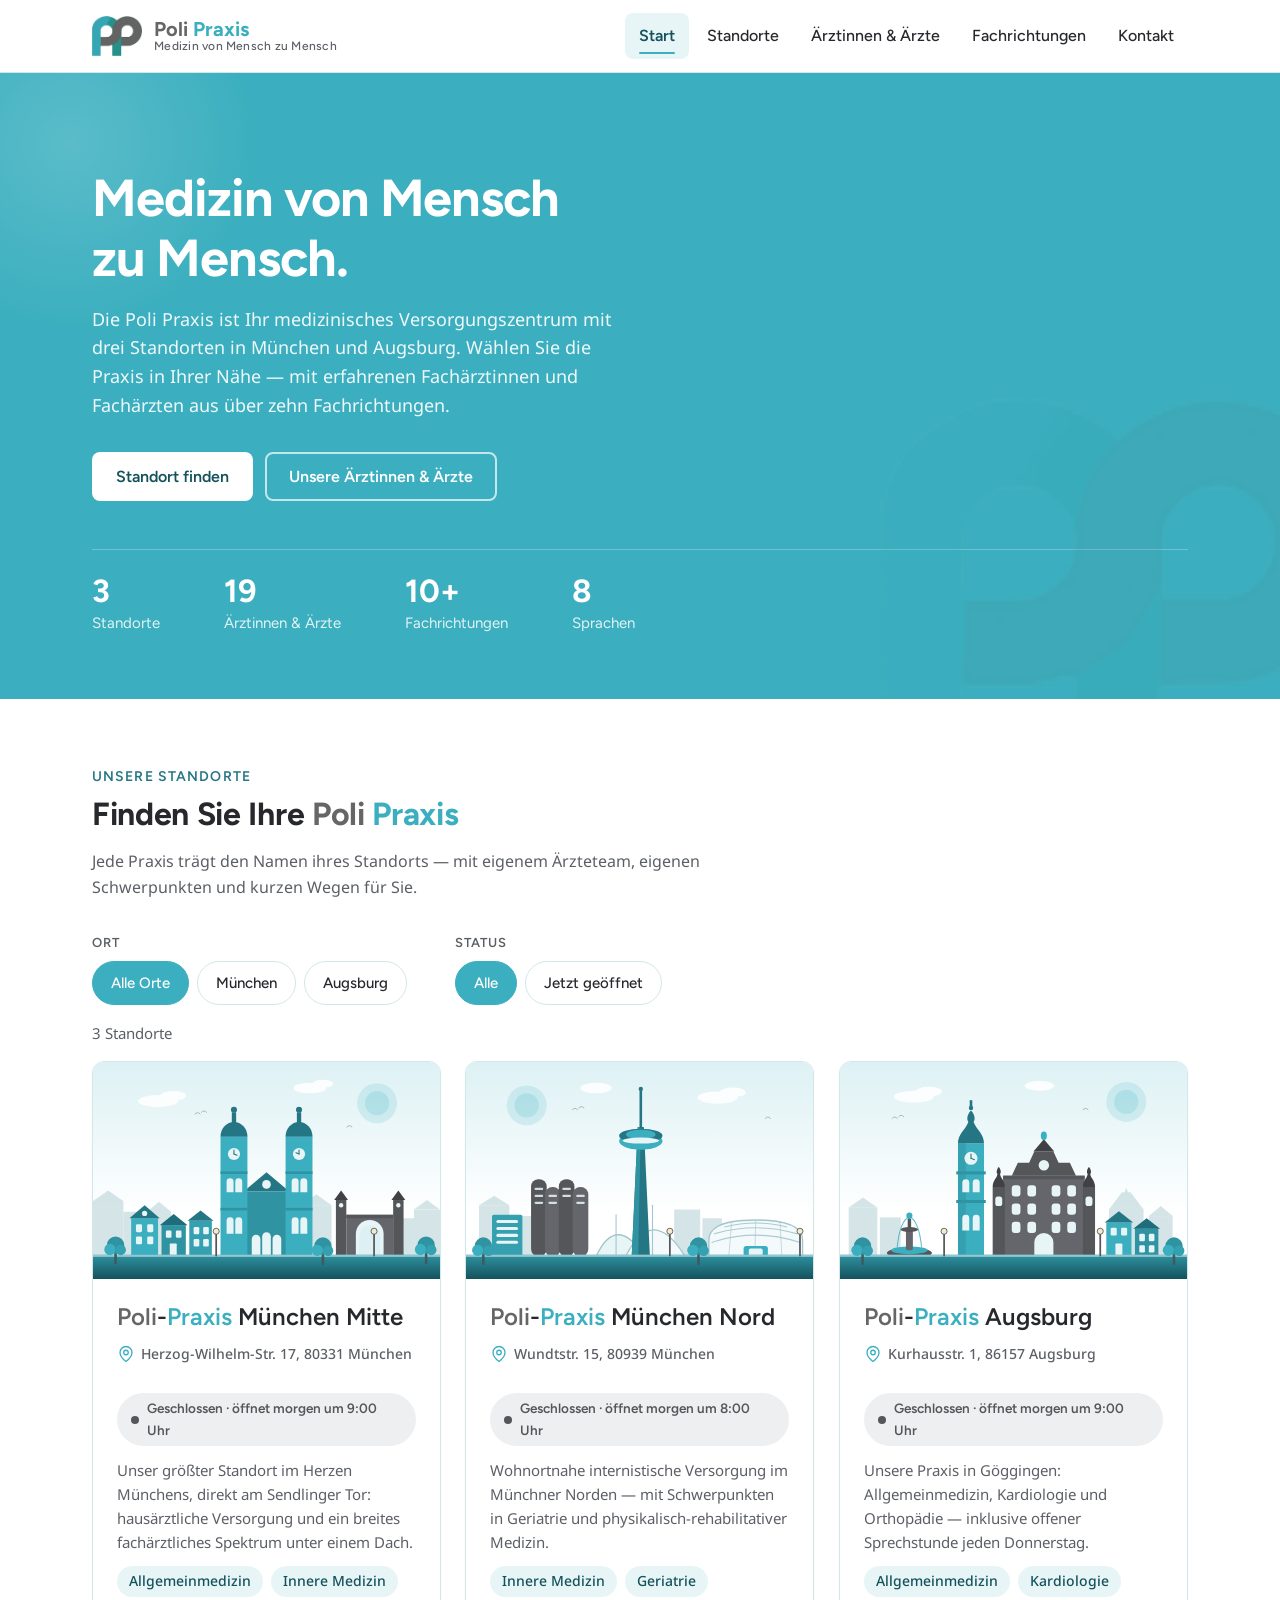
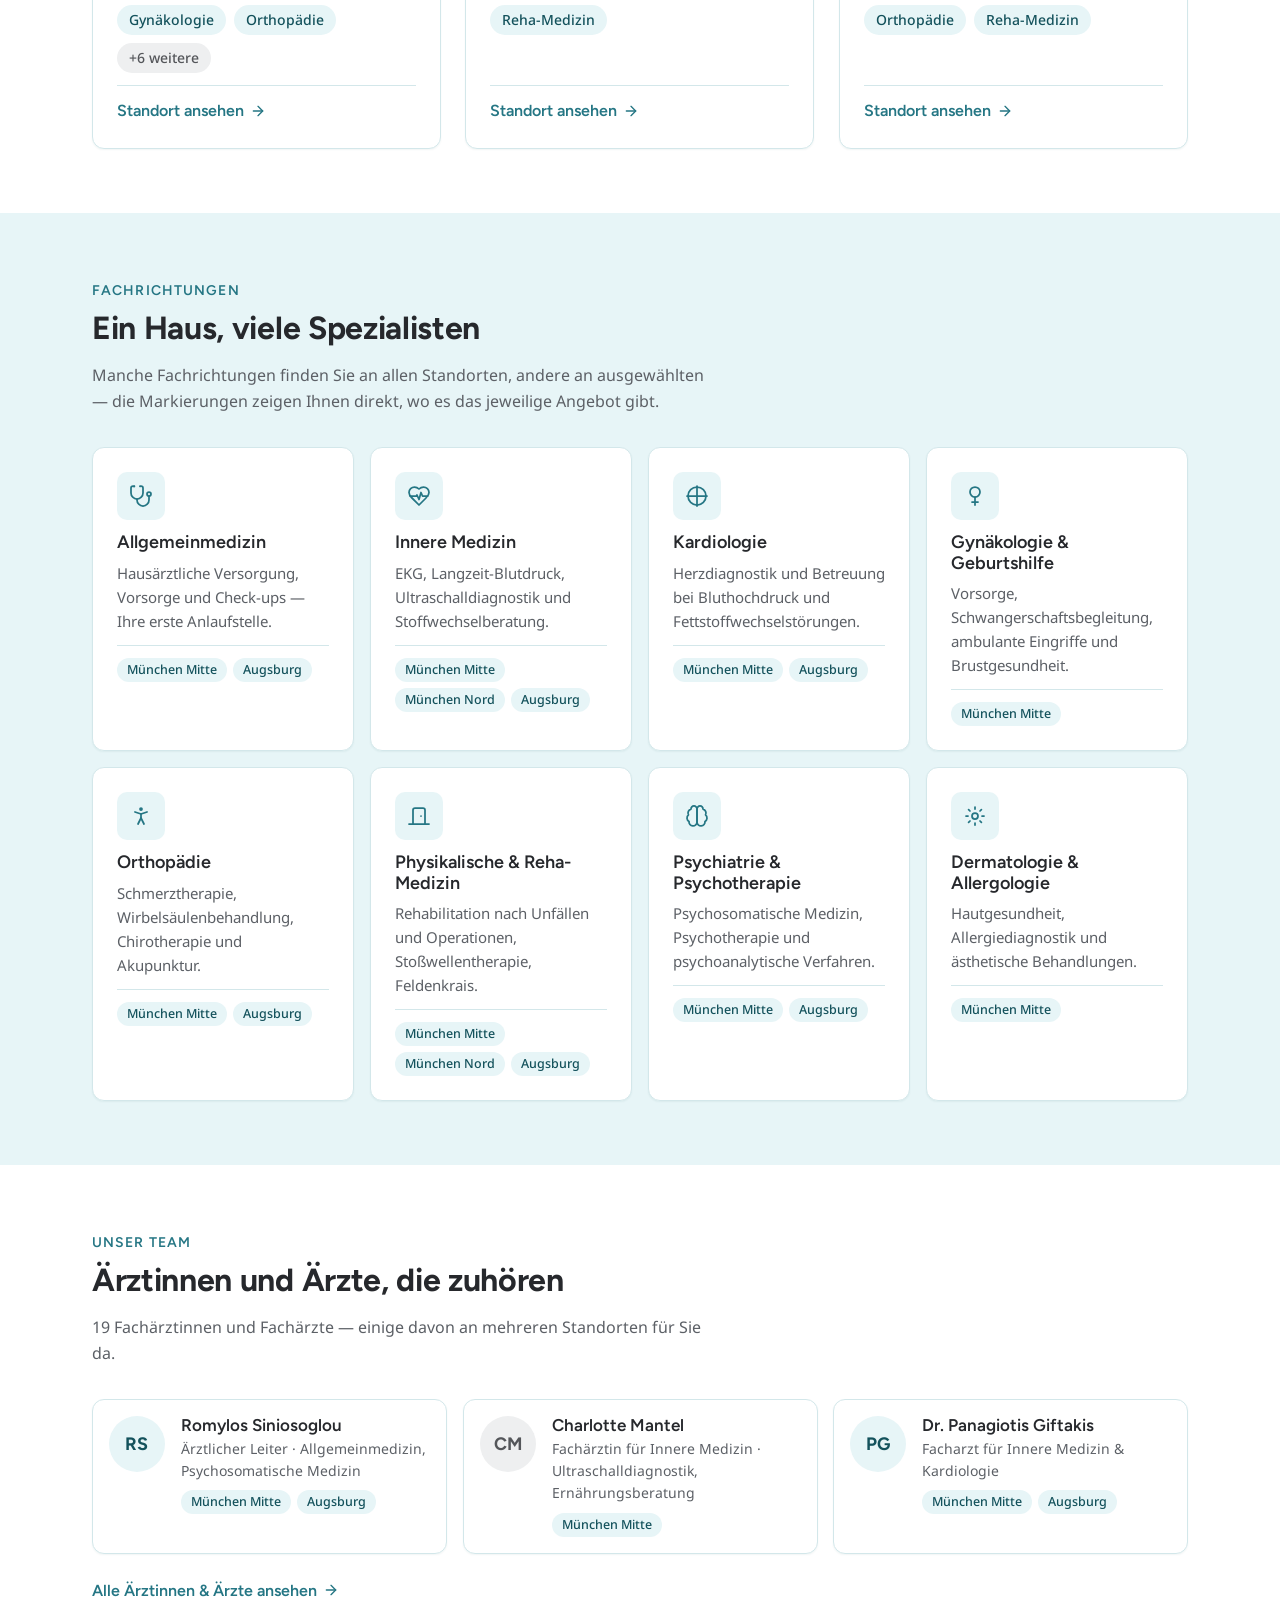
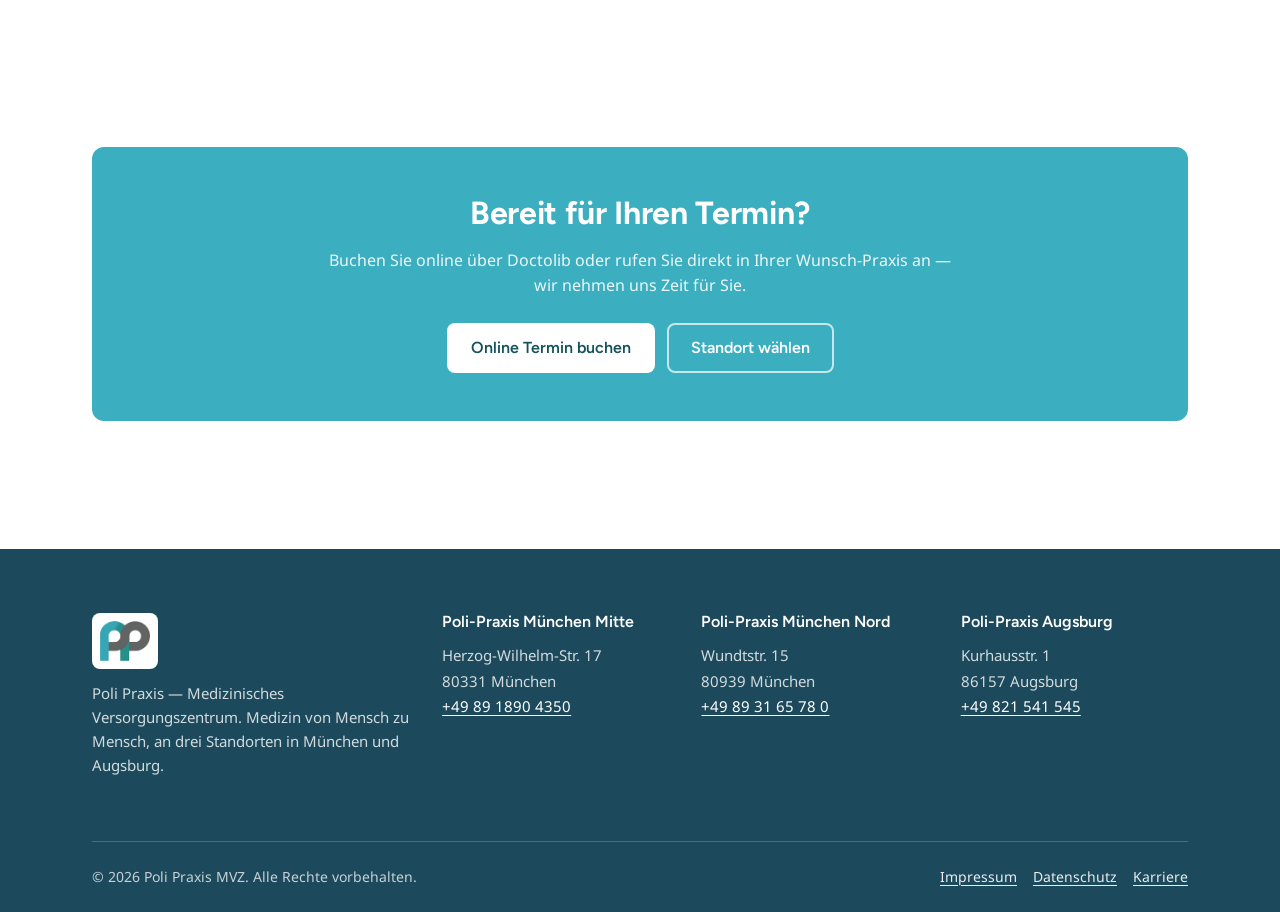
==== index.html @ f50aab5e "Add title glow treatment, homepage office filters, and header cleanup - Location page titles: white " ====
<!DOCTYPE html>
<html lang="de">
<head>
  <meta charset="UTF-8">
  <meta name="viewport" content="width=device-width, initial-scale=1">
  <title>Poli Praxis — Medizin von Mensch zu Mensch | Standorte München &amp; Augsburg</title>
  <meta name="description" content="Die Poli-Praxis-Standorte auf einen Blick: Poli-Praxis München Mitte, Poli-Praxis München Nord und Poli-Praxis Augsburg. Finden Sie Ihre Praxis nach Standort — mit Ärzteteam und Fachrichtungen.">
  <link rel="icon" type="image/png" href="assets/img/logo.png">
  <link rel="stylesheet" href="assets/css/styles.css">
</head>
<body>
  <a class="skip-link" href="#main">Zum Inhalt springen</a>

  <header class="site-header">
    <div class="container site-header__inner">
      <a class="brand" href="index.html" aria-label="Poli Praxis — Startseite">
        <img src="assets/img/logo.png" alt="" width="53" height="40">
        <span class="brand__name"><span class="brand-poli">Poli</span> <span class="brand-praxis">Praxis</span><span class="brand__sub">Medizin von Mensch zu Mensch</span></span>
      </a>

      <nav id="main-nav" class="main-nav" aria-label="Hauptnavigation">
        <ul>
          <li><a href="index.html" aria-current="page">Start</a></li>
          <li><a href="index.html#standorte">Standorte</a></li>
          <li><a href="aerzte.html">Ärztinnen &amp; Ärzte</a></li>
          <li><a href="index.html#fachrichtungen">Fachrichtungen</a></li>
          <li><a href="index.html#kontakt">Kontakt</a></li>
        </ul>
      </nav>


      <button class="nav-toggle" type="button" aria-expanded="false" aria-controls="main-nav">
        <svg width="24" height="24" viewBox="0 0 24 24" fill="none" stroke="currentColor" stroke-width="1.75" stroke-linecap="round" aria-hidden="true">
          <line x1="4" y1="6" x2="20" y2="6"/><line x1="4" y1="12" x2="20" y2="12"/><line x1="4" y1="18" x2="20" y2="18"/>
        </svg>
        <span class="visually-hidden">Menü öffnen</span>
      </button>
    </div>
  </header>

  <main id="main">

    <!-- ================= HERO ================= -->
    <section class="hero">
      <div class="container">
        <h1>Medizin von Mensch zu Mensch.</h1>
        <p class="lead">Die Poli Praxis ist Ihr medizinisches Versorgungszentrum mit drei Standorten in München und Augsburg. Wählen Sie die Praxis in Ihrer Nähe — mit erfahrenen Fachärztinnen und Fachärzten aus über zehn Fachrichtungen.</p>
        <div class="hero__actions">
          <a class="btn btn--primary" href="#standorte">Standort finden</a>
          <a class="btn btn--ghost-light" href="aerzte.html">Unsere Ärztinnen &amp; Ärzte</a>
        </div>
        <div class="hero__stats" role="list">
          <div class="hero__stat" role="listitem"><strong data-count="3">3</strong><span>Standorte</span></div>
          <div class="hero__stat" role="listitem"><strong data-count="19">19</strong><span>Ärztinnen &amp; Ärzte</span></div>
          <div class="hero__stat" role="listitem"><strong data-count="10" data-suffix="+">10+</strong><span>Fachrichtungen</span></div>
          <div class="hero__stat" role="listitem"><strong data-count="8">8</strong><span>Sprachen</span></div>
        </div>
      </div>
    </section>

    <!-- ================= STANDORTE ================= -->
    <section class="section" id="standorte">
      <div class="container">
        <div class="section-head">
          <span class="eyebrow">Unsere Standorte</span>
          <h2>Finden Sie Ihre <span class="brand-poli">Poli</span> <span class="brand-praxis">Praxis</span></h2>
          <p>Jede Praxis trägt den Namen ihres Standorts — mit eigenem Ärzteteam, eigenen Schwerpunkten und kurzen Wegen für Sie.</p>
        </div>

        <div class="office-filters">
          <div class="filter-group">
            <span class="filter-label" id="filter-label-ort">Ort</span>
            <div class="filter-bar" data-city-filter role="group" aria-labelledby="filter-label-ort">
              <button class="filter-btn" type="button" data-city="alle" aria-pressed="true">Alle Orte</button>
              <button class="filter-btn" type="button" data-city="muenchen" aria-pressed="false">München</button>
              <button class="filter-btn" type="button" data-city="augsburg" aria-pressed="false">Augsburg</button>
            </div>
          </div>
          <div class="filter-group">
            <span class="filter-label" id="filter-label-status">Status</span>
            <div class="filter-bar" data-status-filter role="group" aria-labelledby="filter-label-status">
              <button class="filter-btn" type="button" data-status="alle" aria-pressed="true">Alle</button>
              <button class="filter-btn" type="button" data-status="offen" aria-pressed="false">Jetzt geöffnet</button>
            </div>
          </div>
        </div>
        <p class="filter-count" data-office-count aria-live="polite"></p>

        <div class="office-grid">

          <!-- Poli-Praxis München Mitte -->
          <article class="office-card" data-office-card data-city="muenchen" data-slug="muenchen-mitte">
            <div class="office-card__media">
              <img src="assets/img/standort-mitte.svg" alt="Illustration: Frauenkirche und Sendlinger Tor in München Mitte" width="800" height="500" loading="lazy">
            </div>
            <div class="office-card__body">
              <h3><a href="standort-muenchen-mitte.html"><span class="brand-poli">Poli</span>-<span class="brand-praxis">Praxis</span> München&nbsp;Mitte</a></h3>
              <p class="office-card__location">
                <svg width="18" height="18" viewBox="0 0 24 24" fill="none" stroke="currentColor" stroke-width="1.75" stroke-linecap="round" stroke-linejoin="round" aria-hidden="true"><path d="M20 10c0 6-8 12-8 12s-8-6-8-12a8 8 0 0 1 16 0Z"/><circle cx="12" cy="10" r="3"/></svg>
                Herzog-Wilhelm-Str. 17, 80331 München
              </p>
              <span class="status-badge" data-open-status="muenchen-mitte" hidden></span>
              <p class="office-card__desc">Unser größter Standort im Herzen Münchens, direkt am Sendlinger Tor: hausärztliche Versorgung und ein breites fachärztliches Spektrum unter einem Dach.</p>
              <ul class="office-card__chips" aria-label="Schwerpunkte">
                <li class="chip">Allgemeinmedizin</li>
                <li class="chip">Innere Medizin</li>
                <li class="chip">Gynäkologie</li>
                <li class="chip">Orthopädie</li>
                <li class="chip chip--gray">+6 weitere</li>
              </ul>
              <div class="office-card__footer">
                <span class="text-link">Standort ansehen
                  <svg width="16" height="16" viewBox="0 0 24 24" fill="none" stroke="currentColor" stroke-width="2" stroke-linecap="round" stroke-linejoin="round" aria-hidden="true"><path d="M5 12h14"/><path d="m12 5 7 7-7 7"/></svg>
                </span>
              </div>
            </div>
          </article>

          <!-- Poli-Praxis München Nord -->
          <article class="office-card" data-office-card data-city="muenchen" data-slug="muenchen-nord">
            <div class="office-card__media">
              <img src="assets/img/standort-nord.svg" alt="Illustration: Olympiaturm und moderne Gebäude in München Nord" width="800" height="500" loading="lazy">
            </div>
            <div class="office-card__body">
              <h3><a href="standort-muenchen-nord.html"><span class="brand-poli">Poli</span>-<span class="brand-praxis">Praxis</span> München&nbsp;Nord</a></h3>
              <p class="office-card__location">
                <svg width="18" height="18" viewBox="0 0 24 24" fill="none" stroke="currentColor" stroke-width="1.75" stroke-linecap="round" stroke-linejoin="round" aria-hidden="true"><path d="M20 10c0 6-8 12-8 12s-8-6-8-12a8 8 0 0 1 16 0Z"/><circle cx="12" cy="10" r="3"/></svg>
                Wundtstr. 15, 80939 München
              </p>
              <span class="status-badge" data-open-status="muenchen-nord" hidden></span>
              <p class="office-card__desc">Wohnortnahe internistische Versorgung im Münchner Norden — mit Schwerpunkten in Geriatrie und physikalisch-rehabilitativer Medizin.</p>
              <ul class="office-card__chips" aria-label="Schwerpunkte">
                <li class="chip">Innere Medizin</li>
                <li class="chip">Geriatrie</li>
                <li class="chip">Reha-Medizin</li>
              </ul>
              <div class="office-card__footer">
                <span class="text-link">Standort ansehen
                  <svg width="16" height="16" viewBox="0 0 24 24" fill="none" stroke="currentColor" stroke-width="2" stroke-linecap="round" stroke-linejoin="round" aria-hidden="true"><path d="M5 12h14"/><path d="m12 5 7 7-7 7"/></svg>
                </span>
              </div>
            </div>
          </article>

          <!-- Poli-Praxis Augsburg -->
          <article class="office-card" data-office-card data-city="augsburg" data-slug="augsburg">
            <div class="office-card__media">
              <img src="assets/img/standort-augsburg.svg" alt="Illustration: Rathaus und Perlachturm in Augsburg" width="800" height="500" loading="lazy">
            </div>
            <div class="office-card__body">
              <h3><a href="standort-augsburg.html"><span class="brand-poli">Poli</span>-<span class="brand-praxis">Praxis</span> Augsburg</a></h3>
              <p class="office-card__location">
                <svg width="18" height="18" viewBox="0 0 24 24" fill="none" stroke="currentColor" stroke-width="1.75" stroke-linecap="round" stroke-linejoin="round" aria-hidden="true"><path d="M20 10c0 6-8 12-8 12s-8-6-8-12a8 8 0 0 1 16 0Z"/><circle cx="12" cy="10" r="3"/></svg>
                Kurhausstr. 1, 86157 Augsburg
              </p>
              <span class="status-badge" data-open-status="augsburg" hidden></span>
              <p class="office-card__desc">Unsere Praxis in Göggingen: Allgemeinmedizin, Kardiologie und Orthopädie — inklusive offener Sprechstunde jeden Donnerstag.</p>
              <ul class="office-card__chips" aria-label="Schwerpunkte">
                <li class="chip">Allgemeinmedizin</li>
                <li class="chip">Kardiologie</li>
                <li class="chip">Orthopädie</li>
                <li class="chip">Reha-Medizin</li>
              </ul>
              <div class="office-card__footer">
                <span class="text-link">Standort ansehen
                  <svg width="16" height="16" viewBox="0 0 24 24" fill="none" stroke="currentColor" stroke-width="2" stroke-linecap="round" stroke-linejoin="round" aria-hidden="true"><path d="M5 12h14"/><path d="m12 5 7 7-7 7"/></svg>
                </span>
              </div>
            </div>
          </article>

        </div>
      </div>
    </section>

    <!-- ================= FACHRICHTUNGEN ================= -->
    <section class="section section--tint" id="fachrichtungen">
      <div class="container">
        <div class="section-head">
          <span class="eyebrow">Fachrichtungen</span>
          <h2>Ein Haus, viele Spezialisten</h2>
          <p>Manche Fachrichtungen finden Sie an allen Standorten, andere an ausgewählten — die Markierungen zeigen Ihnen direkt, wo es das jeweilige Angebot gibt.</p>
        </div>

        <div class="feature-grid">
          <div class="feature-card">
            <span class="feature-card__icon" aria-hidden="true">
              <svg width="24" height="24" viewBox="0 0 24 24" fill="none" stroke="currentColor" stroke-width="1.75" stroke-linecap="round" stroke-linejoin="round"><path d="M4.8 2.3A.3.3 0 1 0 5 2H4a2 2 0 0 0-2 2v5a6 6 0 0 0 6 6a6 6 0 0 0 6-6V4a2 2 0 0 0-2-2h-1a.2.2 0 1 0 .3.3"/><path d="M8 15v1a6 6 0 0 0 6 6a6 6 0 0 0 6-6v-4"/><circle cx="20" cy="10" r="2"/></svg>
            </span>
            <h3>Allgemeinmedizin</h3>
            <p>Hausärztliche Versorgung, Vorsorge und Check-ups — Ihre erste Anlaufstelle.</p>
            <div class="feature-card__tags" aria-label="Verfügbar an folgenden Standorten"><span class="chip">München Mitte</span><span class="chip">Augsburg</span></div>
          </div>
          <div class="feature-card">
            <span class="feature-card__icon" aria-hidden="true">
              <svg width="24" height="24" viewBox="0 0 24 24" fill="none" stroke="currentColor" stroke-width="1.75" stroke-linecap="round" stroke-linejoin="round"><path d="M19 14c1.49-1.46 3-3.21 3-5.5A5.5 5.5 0 0 0 16.5 3c-1.76 0-3 .5-4.5 2-1.5-1.5-2.74-2-4.5-2A5.5 5.5 0 0 0 2 8.5c0 2.3 1.5 4.05 3 5.5l7 7Z"/><path d="M3.22 12H9.5l.5-1 2 4.5 2-7 1.5 3.5h5.27"/></svg>
            </span>
            <h3>Innere Medizin</h3>
            <p>EKG, Langzeit-Blutdruck, Ultraschalldiagnostik und Stoffwechselberatung.</p>
            <div class="feature-card__tags" aria-label="Verfügbar an folgenden Standorten"><span class="chip">München Mitte</span><span class="chip">München Nord</span><span class="chip">Augsburg</span></div>
          </div>
          <div class="feature-card">
            <span class="feature-card__icon" aria-hidden="true">
              <svg width="24" height="24" viewBox="0 0 24 24" fill="none" stroke="currentColor" stroke-width="1.75" stroke-linecap="round" stroke-linejoin="round"><path d="M12 2v20"/><path d="M2 12h20"/><circle cx="12" cy="12" r="9"/></svg>
            </span>
            <h3>Kardiologie</h3>
            <p>Herzdiagnostik und Betreuung bei Bluthochdruck und Fettstoffwechselstörungen.</p>
            <div class="feature-card__tags" aria-label="Verfügbar an folgenden Standorten"><span class="chip">München Mitte</span><span class="chip">Augsburg</span></div>
          </div>
          <div class="feature-card">
            <span class="feature-card__icon" aria-hidden="true">
              <svg width="24" height="24" viewBox="0 0 24 24" fill="none" stroke="currentColor" stroke-width="1.75" stroke-linecap="round" stroke-linejoin="round"><circle cx="12" cy="8" r="5"/><path d="M12 13v8"/><path d="M9 18h6"/></svg>
            </span>
            <h3>Gynäkologie &amp; Geburtshilfe</h3>
            <p>Vorsorge, Schwangerschaftsbegleitung, ambulante Eingriffe und Brustgesundheit.</p>
            <div class="feature-card__tags" aria-label="Verfügbar an folgenden Standorten"><span class="chip">München Mitte</span></div>
          </div>
          <div class="feature-card">
            <span class="feature-card__icon" aria-hidden="true">
              <svg width="24" height="24" viewBox="0 0 24 24" fill="none" stroke="currentColor" stroke-width="1.75" stroke-linecap="round" stroke-linejoin="round"><circle cx="12" cy="5" r="1"/><path d="m9 20 3-6 3 6"/><path d="m6 8 6 2 6-2"/><path d="M12 10v4"/></svg>
            </span>
            <h3>Orthopädie</h3>
            <p>Schmerztherapie, Wirbelsäulenbehandlung, Chirotherapie und Akupunktur.</p>
            <div class="feature-card__tags" aria-label="Verfügbar an folgenden Standorten"><span class="chip">München Mitte</span><span class="chip">Augsburg</span></div>
          </div>
          <div class="feature-card">
            <span class="feature-card__icon" aria-hidden="true">
              <svg width="24" height="24" viewBox="0 0 24 24" fill="none" stroke="currentColor" stroke-width="1.75" stroke-linecap="round" stroke-linejoin="round"><path d="M18 20V6a2 2 0 0 0-2-2H8a2 2 0 0 0-2 2v14"/><path d="M2 20h20"/><path d="M14 12v.01"/></svg>
            </span>
            <h3>Physikalische &amp; Reha-Medizin</h3>
            <p>Rehabilitation nach Unfällen und Operationen, Stoßwellentherapie, Feldenkrais.</p>
            <div class="feature-card__tags" aria-label="Verfügbar an folgenden Standorten"><span class="chip">München Mitte</span><span class="chip">München Nord</span><span class="chip">Augsburg</span></div>
          </div>
          <div class="feature-card">
            <span class="feature-card__icon" aria-hidden="true">
              <svg width="24" height="24" viewBox="0 0 24 24" fill="none" stroke="currentColor" stroke-width="1.75" stroke-linecap="round" stroke-linejoin="round"><path d="M12 5a3 3 0 1 0-5.997.125 4 4 0 0 0-2.526 5.77 4 4 0 0 0 .556 6.588A4 4 0 1 0 12 18Z"/><path d="M12 5a3 3 0 1 1 5.997.125 4 4 0 0 1 2.526 5.77 4 4 0 0 1-.556 6.588A4 4 0 1 1 12 18Z"/></svg>
            </span>
            <h3>Psychiatrie &amp; Psychotherapie</h3>
            <p>Psychosomatische Medizin, Psychotherapie und psychoanalytische Verfahren.</p>
            <div class="feature-card__tags" aria-label="Verfügbar an folgenden Standorten"><span class="chip">München Mitte</span><span class="chip">Augsburg</span></div>
          </div>
          <div class="feature-card">
            <span class="feature-card__icon" aria-hidden="true">
              <svg width="24" height="24" viewBox="0 0 24 24" fill="none" stroke="currentColor" stroke-width="1.75" stroke-linecap="round" stroke-linejoin="round"><circle cx="12" cy="12" r="3"/><path d="M12 3v2"/><path d="M12 19v2"/><path d="m5.6 5.6 1.4 1.4"/><path d="m17 17 1.4 1.4"/><path d="M3 12h2"/><path d="M19 12h2"/><path d="m5.6 18.4 1.4-1.4"/><path d="m17 7 1.4-1.4"/></svg>
            </span>
            <h3>Dermatologie &amp; Allergologie</h3>
            <p>Hautgesundheit, Allergiediagnostik und ästhetische Behandlungen.</p>
            <div class="feature-card__tags" aria-label="Verfügbar an folgenden Standorten"><span class="chip">München Mitte</span></div>
          </div>
        </div>
      </div>
    </section>

    <!-- ================= ÄRZTE-TEASER ================= -->
    <section class="section">
      <div class="container">
        <div class="section-head">
          <span class="eyebrow">Unser Team</span>
          <h2>Ärztinnen und Ärzte, die zuhören</h2>
          <p>19 Fachärztinnen und Fachärzte — einige davon an mehreren Standorten für Sie da.</p>
        </div>

        <div class="doctor-grid">
          <article class="doctor-card">
            <span class="avatar" aria-hidden="true">RS</span>
            <div class="doctor-card__body">
              <h3>Romylos Siniosoglou</h3>
              <p class="doctor-card__specialty">Ärztlicher Leiter · Allgemeinmedizin, Psychosomatische Medizin</p>
              <div class="doctor-card__tags">
                <span class="chip">München Mitte</span>
                <span class="chip">Augsburg</span>
              </div>
            </div>
          </article>
          <article class="doctor-card">
            <span class="avatar" aria-hidden="true">CM</span>
            <div class="doctor-card__body">
              <h3>Charlotte Mantel</h3>
              <p class="doctor-card__specialty">Fachärztin für Innere Medizin · Ultraschalldiagnostik, Ernährungsberatung</p>
              <div class="doctor-card__tags">
                <span class="chip">München Mitte</span>
              </div>
            </div>
          </article>
          <article class="doctor-card">
            <span class="avatar" aria-hidden="true">PG</span>
            <div class="doctor-card__body">
              <h3>Dr. Panagiotis Giftakis</h3>
              <p class="doctor-card__specialty">Facharzt für Innere Medizin &amp; Kardiologie</p>
              <div class="doctor-card__tags">
                <span class="chip">München Mitte</span>
                <span class="chip">Augsburg</span>
              </div>
            </div>
          </article>
        </div>

        <p style="margin-top: var(--sp-5);">
          <a class="text-link" href="aerzte.html">Alle Ärztinnen &amp; Ärzte ansehen
            <svg width="16" height="16" viewBox="0 0 24 24" fill="none" stroke="currentColor" stroke-width="2" stroke-linecap="round" stroke-linejoin="round" aria-hidden="true"><path d="M5 12h14"/><path d="m12 5 7 7-7 7"/></svg>
          </a>
        </p>
      </div>
    </section>

    <!-- ================= CTA ================= -->
    <section class="section" aria-label="Termin vereinbaren">
      <div class="container">
        <div class="cta-band">
          <h2>Bereit für Ihren Termin?</h2>
          <p>Buchen Sie online über Doctolib oder rufen Sie direkt in Ihrer Wunsch-Praxis an — wir nehmen uns Zeit für Sie.</p>
          <div class="cta-band__actions">
            <a class="btn btn--primary" href="https://www.doctolib.de" rel="noopener">Online Termin buchen</a>
            <a class="btn btn--ghost-light" href="#standorte">Standort wählen</a>
          </div>
        </div>
      </div>
    </section>

  </main>

  <!-- ================= FOOTER ================= -->
  <footer class="site-footer" id="kontakt">
    <div class="container">
      <div class="footer-grid">
        <div class="footer-brand">
          <img src="assets/img/logo.png" alt="Poli Praxis Logo" width="59" height="44">
          <p>Poli Praxis — Medizinisches Versorgungszentrum. Medizin von Mensch zu Mensch, an drei Standorten in München und Augsburg.</p>
        </div>
        <div class="footer-office">
          <h3>Poli-Praxis München Mitte</h3>
          <address>Herzog-Wilhelm-Str. 17<br>80331 München</address>
          <a href="tel:+498918904350">+49 89 1890 4350</a>
        </div>
        <div class="footer-office">
          <h3>Poli-Praxis München Nord</h3>
          <address>Wundtstr. 15<br>80939 München</address>
          <a href="tel:+49893165780">+49 89 31 65 78 0</a>
        </div>
        <div class="footer-office">
          <h3>Poli-Praxis Augsburg</h3>
          <address>Kurhausstr. 1<br>86157 Augsburg</address>
          <a href="tel:+49821541545">+49 821 541 545</a>
        </div>
      </div>
      <div class="footer-bottom">
        <p class="mb-0">© 2026 Poli Praxis MVZ. Alle Rechte vorbehalten.</p>
        <ul>
          <li><a href="#">Impressum</a></li>
          <li><a href="#">Datenschutz</a></li>
          <li><a href="#">Karriere</a></li>
        </ul>
      </div>
    </div>
  </footer>

  <script src="assets/js/main.js"></script>
</body>
</html>
---- assets/css/styles.css ----
/* ==========================================================================
   Poli-Praxis — Design System Stylesheet
   Source of truth: design-system/MASTER.md
   ========================================================================== */

@import url('https://fonts.googleapis.com/css2?family=Figtree:wght@400;600;700&family=Noto+Sans:wght@400;500;700&display=swap');

/* --------------------------------------------------------------------------
   1. Design Tokens
   -------------------------------------------------------------------------- */
:root {
  /* Brand colors (from PP logo) */
  --pp-teal:       #3BAFBF;
  --pp-teal-dark:  #257684;
  --pp-teal-deep:  #14525C;
  --pp-teal-night: #1C4A5C; /* footer: dark petrol, hue-matched to #3BAFBF (less green) */
  --pp-teal-tint:  #E7F5F7;
  --pp-gray:       #54565A;
  --pp-ink:        #26282C;
  --pp-text-muted: #5C6066;
  --pp-bg:         #FFFFFF;
  --pp-surface:    #F6FAF9;
  --pp-border:     #D3E7EA;
  --pp-ring:       #3BAFBF;
  --pp-danger:     #C4342D;

  /* Typography */
  --font-heading: 'Figtree', 'Segoe UI', sans-serif;
  --font-body: 'Noto Sans', 'Segoe UI', sans-serif;

  /* Spacing scale */
  --sp-1: 4px;  --sp-2: 8px;  --sp-3: 12px; --sp-4: 16px;
  --sp-5: 24px; --sp-6: 32px; --sp-7: 48px; --sp-8: 64px; --sp-9: 96px;

  /* Radii & shadows */
  --radius-card: 12px;
  --radius-btn: 8px;
  --radius-pill: 999px;
  --shadow-sm: 0 1px 2px rgba(20, 82, 92, .06);
  --shadow-md: 0 6px 24px rgba(20, 82, 92, .10);

  /* Motion */
  --ease-out: cubic-bezier(.16, 1, .3, 1);
  --dur: 200ms;
}

/* --------------------------------------------------------------------------
   2. Base
   -------------------------------------------------------------------------- */
*, *::before, *::after { box-sizing: border-box; }

html { scroll-behavior: smooth; }

body {
  margin: 0;
  font-family: var(--font-body);
  font-size: 16px;
  line-height: 1.6;
  color: var(--pp-ink);
  background: var(--pp-bg);
  -webkit-font-smoothing: antialiased;
}

h1, h2, h3, h4 {
  font-family: var(--font-heading);
  line-height: 1.15;
  color: var(--pp-ink);
  margin: 0 0 var(--sp-4);
}

h1 { font-size: clamp(32px, 5vw, 52px); font-weight: 700; letter-spacing: -.02em; }
h2 { font-size: clamp(26px, 3.5vw, 32px); font-weight: 700; letter-spacing: -.01em; }
h3 { font-size: 24px; font-weight: 600; }
h4 { font-size: 20px; font-weight: 600; }

p { margin: 0 0 var(--sp-4); max-width: 70ch; }

a { color: var(--pp-teal-dark); text-decoration-thickness: 1px; text-underline-offset: 3px; }
a:hover { color: var(--pp-teal-deep); }

img, svg { display: block; max-width: 100%; }

ul { margin: 0; padding: 0; list-style: none; }

/* [hidden] must always win — even over display:flex on cards (filters rely on it) */
[hidden] { display: none !important; }

/* Visible focus for keyboard users */
:focus-visible {
  outline: 3px solid var(--pp-ring);
  outline-offset: 2px;
  border-radius: 4px;
}

.skip-link {
  position: absolute;
  left: -9999px;
  top: 0;
  background: var(--pp-teal-deep);
  color: #fff;
  padding: var(--sp-3) var(--sp-4);
  border-radius: 0 0 var(--radius-btn) 0;
  z-index: 200;
}
.skip-link:focus { left: 0; color: #fff; }

@media (prefers-reduced-motion: reduce) {
  *, *::before, *::after {
    animation-duration: .01ms !important;
    transition-duration: .01ms !important;
    scroll-behavior: auto !important;
  }
}

/* --------------------------------------------------------------------------
   3. Layout helpers
   -------------------------------------------------------------------------- */
.container {
  max-width: 1160px;
  margin-inline: auto;
  padding-inline: 20px;
}
@media (min-width: 768px) {
  .container { padding-inline: 32px; }
}

.section { padding-block: var(--sp-8); }
.section--tint { background: var(--pp-teal-tint); }
.section--surface { background: var(--pp-surface); }

.section-head { max-width: 640px; margin-bottom: var(--sp-6); }
.section-head .eyebrow {
  display: inline-block;
  font-family: var(--font-heading);
  font-weight: 600;
  font-size: 14px;
  letter-spacing: .08em;
  text-transform: uppercase;
  color: var(--pp-teal-dark);
  margin-bottom: var(--sp-2);
}
.section-head p { color: var(--pp-text-muted); margin-bottom: 0; }

/* --------------------------------------------------------------------------
   4. Buttons & chips
   -------------------------------------------------------------------------- */
.btn {
  display: inline-flex;
  align-items: center;
  justify-content: center;
  gap: var(--sp-2);
  min-height: 44px;
  padding: 10px 22px;
  border-radius: var(--radius-btn);
  border: 2px solid transparent;
  font-family: var(--font-heading);
  font-size: 16px;
  font-weight: 600;
  text-decoration: none;
  cursor: pointer;
  transition: background-color var(--dur) var(--ease-out),
              border-color var(--dur) var(--ease-out),
              color var(--dur) var(--ease-out),
              transform var(--dur) var(--ease-out);
}
.btn:active { transform: scale(.98); }

.btn--primary { background: var(--pp-teal); color: #fff; }
.btn--primary:hover { background: var(--pp-teal-dark); color: #fff; }

.btn--secondary {
  background: #fff;
  color: var(--pp-teal-deep);
  border-color: var(--pp-teal);
}
.btn--secondary:hover { background: var(--pp-teal-tint); color: var(--pp-teal-deep); }

.btn--ghost-light { background: transparent; color: #fff; border-color: rgba(255,255,255,.7); }
.btn--ghost-light:hover { background: rgba(255,255,255,.12); color: #fff; }

.chip {
  display: inline-flex;
  align-items: center;
  gap: 6px;
  padding: 4px 12px;
  border-radius: var(--radius-pill);
  background: var(--pp-teal-tint);
  color: var(--pp-teal-deep);
  font-size: 14px;
  font-weight: 500;
  white-space: nowrap;
}
.chip--gray { background: #EEEFF0; color: var(--pp-gray); }

.text-link {
  display: inline-flex;
  align-items: center;
  gap: 6px;
  font-family: var(--font-heading);
  font-weight: 600;
  color: var(--pp-teal-dark);
  text-decoration: none;
}
.text-link:hover { color: var(--pp-teal-deep); text-decoration: underline; }
.text-link svg { transition: transform var(--dur) var(--ease-out); }
.text-link:hover svg { transform: translateX(3px); }

/* --------------------------------------------------------------------------
   5. Header / Navigation
   -------------------------------------------------------------------------- */
.site-header {
  position: sticky;
  top: 0;
  z-index: 100;
  background: rgba(255, 255, 255, .95);
  backdrop-filter: blur(8px);
  border-bottom: 1px solid var(--pp-border);
}

.site-header__inner {
  display: flex;
  align-items: center;
  justify-content: space-between;
  gap: var(--sp-4);
  min-height: 72px;
}

.brand {
  display: inline-flex;
  align-items: center;
  gap: var(--sp-3);
  text-decoration: none;
}
.brand img { height: 40px; width: auto; }
.brand__name {
  font-family: var(--font-heading);
  font-size: 20px;
  font-weight: 700;
  color: var(--pp-ink);
  line-height: 1.1;
}
.brand__name .brand__sub { display: block; font-size: 12px; font-weight: 500; color: var(--pp-text-muted); letter-spacing: .02em; }

/* Two-tone wordmark: "Poli" gray, "Praxis" teal (on light backgrounds) */
.brand-poli { color: #666666; }
.brand-praxis { color: #3BAFBF; }
/* On teal surfaces the wordmark stays white for readability */
.hero .brand-poli, .hero .brand-praxis,
.page-hero .brand-poli, .page-hero .brand-praxis,
.cta-band .brand-poli, .cta-band .brand-praxis,
.site-footer .brand-poli, .site-footer .brand-praxis { color: inherit; }

.main-nav ul { display: flex; gap: var(--sp-1); }
.main-nav a {
  display: inline-block;
  padding: 10px 14px;
  border-radius: var(--radius-btn);
  font-family: var(--font-heading);
  font-weight: 500;
  font-size: 16px;
  color: var(--pp-ink);
  text-decoration: none;
  transition: background-color var(--dur) var(--ease-out), color var(--dur) var(--ease-out);
}
.main-nav a:hover { background: var(--pp-teal-tint); color: var(--pp-teal-deep); }
.main-nav a[aria-current="page"] {
  color: var(--pp-teal-deep);
  background: var(--pp-teal-tint);
  font-weight: 600;
}

.header-cta { display: none; }

.nav-toggle {
  display: inline-flex;
  align-items: center;
  justify-content: center;
  width: 44px;
  height: 44px;
  border: 1px solid var(--pp-border);
  border-radius: var(--radius-btn);
  background: #fff;
  color: var(--pp-ink);
  cursor: pointer;
}

@media (max-width: 899px) {
  .main-nav {
    display: none;
    position: absolute;
    top: 100%;
    left: 0;
    right: 0;
    background: #fff;
    border-bottom: 1px solid var(--pp-border);
    box-shadow: var(--shadow-md);
    padding: var(--sp-3) 20px var(--sp-5);
  }
  .main-nav.is-open { display: block; }
  .main-nav ul { flex-direction: column; gap: 2px; }
  .main-nav a { display: block; padding: 12px 14px; }
  .main-nav .nav-cta { margin-top: var(--sp-3); }
}

@media (min-width: 900px) {
  .nav-toggle { display: none; }
  .header-cta { display: inline-flex; }
  .main-nav .nav-cta { display: none; }
}

/* --------------------------------------------------------------------------
   6. Hero
   -------------------------------------------------------------------------- */
.hero {
  background: var(--pp-teal);
  color: #fff;
  padding-block: var(--sp-9) var(--sp-8);
  position: relative;
  overflow: hidden;
}
.hero::after {
  /* subtle oversized PP monogram */
  content: "";
  position: absolute;
  right: -80px;
  bottom: -120px;
  width: 480px;
  height: 460px;
  background: url("../img/logo.png") no-repeat center / contain;
  opacity: .08;
  pointer-events: none;
}
.hero h1 { color: #fff; max-width: 15ch; }
.hero .lead {
  font-size: 18px;
  color: rgba(255, 255, 255, .92);
  max-width: 55ch;
  margin-bottom: var(--sp-6);
}
.hero__actions { display: flex; flex-wrap: wrap; gap: var(--sp-3); margin-bottom: var(--sp-7); }
.hero .btn--primary { background: #fff; color: var(--pp-teal-deep); }
.hero .btn--primary:hover { background: var(--pp-teal-tint); }

.hero__stats {
  display: flex;
  flex-wrap: wrap;
  gap: var(--sp-6) var(--sp-8);
  border-top: 1px solid rgba(255, 255, 255, .25);
  padding-top: var(--sp-5);
}
.hero__stat { font-family: var(--font-heading); }
.hero__stat strong { display: block; font-size: 32px; font-weight: 700; line-height: 1.1; }
.hero__stat span { font-size: 15px; color: rgba(255, 255, 255, .85); }

/* Sub-page hero */
.page-hero {
  position: relative;
  overflow: hidden;
  display: flex;
  align-items: center;
  min-height: 380px;
  background: var(--pp-teal);
  color: #fff;
  padding-block: var(--sp-7);
}
.page-hero .container { position: relative; z-index: 1; width: 100%; }

/* Location-specific hero art: city illustration blended behind the title.
   Width is capped relative to the hero height (image is 8:5) so the full
   scene — from tower tops to the ground line — fits without cropping. */
.page-hero__art {
  position: absolute;
  top: 0; bottom: 0; right: 0;
  width: min(56%, 620px);
  background-repeat: no-repeat;
  background-position: center bottom;
  background-size: cover;
}
.page-hero__art::before {
  content: "";
  position: absolute;
  inset: 0;
  background: linear-gradient(90deg,
    var(--pp-teal) 0%,
    rgba(59, 175, 191, .55) 40%,
    rgba(59, 175, 191, .25) 100%);
}
.page-hero--mitte    .page-hero__art { background-image: url("../img/standort-mitte.svg"); }
.page-hero--nord     .page-hero__art { background-image: url("../img/standort-nord.svg"); }
.page-hero--augsburg .page-hero__art { background-image: url("../img/standort-augsburg.svg"); }

/* Hero/header titles: white text, light logo gray on "Poli-", and a soft
   dark halo only behind "Praxis" — where the teal-on-teal actually needs it */
.hero h1,
.page-hero h1 { color: #fff; }
.hero h1 .brand-poli,
.page-hero h1 .brand-poli {
  color: #666666;
  position: relative;
  z-index: 1; /* keeps "Poli-" (incl. the hyphen) in front of the glow */
}
.hero h1 .brand-praxis,
.page-hero h1 .brand-praxis {
  color: #3BAFBF;
  position: relative;
  z-index: 0;
}
.hero h1 .brand-praxis::before,
.page-hero h1 .brand-praxis::before {
  content: "";
  position: absolute;
  inset: -.02em -.26em;
  z-index: -1;
  background: rgba(255, 255, 255, .8);
  border-radius: 999px;
  filter: blur(.22em); /* softer, wider fade into the teal */
}

@media (max-width: 699px) {
  .page-hero__art { width: 100%; }
  .page-hero__art::before { background: rgba(59, 175, 191, .78); }
}
.page-hero h1 { margin-bottom: var(--sp-2); } /* color comes from the halo-title rule above */
.page-hero .lead { color: rgba(255, 255, 255, .92); font-size: 18px; margin-bottom: 0; }
.breadcrumb {
  display: flex;
  flex-wrap: wrap;
  gap: var(--sp-2);
  font-size: 14px;
  margin-bottom: var(--sp-4);
  color: rgba(255, 255, 255, .8);
}
.breadcrumb a { color: rgba(255, 255, 255, .9); }
.breadcrumb a:hover { color: #fff; }

/* --------------------------------------------------------------------------
   7. Office cards (homepage)
   -------------------------------------------------------------------------- */
.office-grid {
  display: grid;
  gap: var(--sp-5);
  grid-template-columns: 1fr;
}
@media (min-width: 700px)  { .office-grid { grid-template-columns: repeat(2, 1fr); } }
@media (min-width: 1024px) { .office-grid { grid-template-columns: repeat(3, 1fr); } }

.office-card {
  display: flex;
  flex-direction: column;
  background: #fff;
  border: 1px solid var(--pp-border);
  border-radius: var(--radius-card);
  overflow: hidden;
  box-shadow: var(--shadow-sm);
  transition: transform var(--dur) var(--ease-out), box-shadow var(--dur) var(--ease-out);
}
.office-card:hover { transform: translateY(-3px); box-shadow: var(--shadow-md); }
.office-card:focus-within { box-shadow: var(--shadow-md); }

.office-card__media { aspect-ratio: 16 / 10; background: var(--pp-teal-tint); }
.office-card__media img { width: 100%; height: 100%; object-fit: cover; }

.office-card__body {
  display: flex;
  flex-direction: column;
  gap: var(--sp-3);
  padding: var(--sp-5);
  flex: 1;
}
.office-card__body h3 { margin: 0; }
.office-card__body h3 a {
  color: var(--pp-ink);
  text-decoration: none;
}
/* Stretch the title link over the whole card */
.office-card { position: relative; }
.office-card__body h3 a::after { content: ""; position: absolute; inset: 0; }
.office-card__body h3 a:hover { color: var(--pp-teal-deep); }

.office-card__location {
  display: flex;
  align-items: center;
  gap: 6px;
  font-size: 14px;
  font-weight: 500;
  color: var(--pp-text-muted);
}
.office-card__location svg { color: var(--pp-teal); flex-shrink: 0; }

.office-card__desc { color: var(--pp-text-muted); font-size: 15px; margin: 0; }

.office-card__chips { display: flex; flex-wrap: wrap; gap: var(--sp-2); }

.office-card__footer {
  margin-top: auto;
  padding-top: var(--sp-3);
  border-top: 1px solid var(--pp-border);
}

/* --------------------------------------------------------------------------
   8. Specialty & info cards
   -------------------------------------------------------------------------- */
.feature-grid {
  display: grid;
  gap: var(--sp-4);
  grid-template-columns: 1fr;
}
@media (min-width: 700px)  { .feature-grid { grid-template-columns: repeat(2, 1fr); } }
@media (min-width: 1024px) { .feature-grid { grid-template-columns: repeat(4, 1fr); } }

.feature-card {
  background: #fff;
  border: 1px solid var(--pp-border);
  border-radius: var(--radius-card);
  padding: var(--sp-5);
  box-shadow: var(--shadow-sm);
}
.feature-card__icon {
  display: inline-flex;
  align-items: center;
  justify-content: center;
  width: 48px;
  height: 48px;
  border-radius: 10px;
  background: var(--pp-teal-tint);
  color: var(--pp-teal-dark);
  margin-bottom: var(--sp-3);
}
.feature-card h3, .feature-card h4 { font-size: 18px; margin-bottom: var(--sp-2); }
.feature-card p { font-size: 15px; color: var(--pp-text-muted); margin: 0; }
.feature-card__tags {
  display: flex;
  flex-wrap: wrap;
  gap: 6px;
  margin-top: var(--sp-3);
  padding-top: var(--sp-3);
  border-top: 1px solid var(--pp-border);
}
.feature-card__tags .chip { font-size: 12.5px; padding: 2px 10px; }

.info-grid {
  display: grid;
  gap: var(--sp-4);
  grid-template-columns: 1fr;
}
@media (min-width: 900px) { .info-grid { grid-template-columns: repeat(3, 1fr); } }

.info-card {
  background: #fff;
  border: 1px solid var(--pp-border);
  border-radius: var(--radius-card);
  padding: var(--sp-5);
  box-shadow: var(--shadow-sm);
}
.info-card h2, .info-card h3 {
  display: flex;
  align-items: center;
  gap: var(--sp-2);
  font-size: 18px;
  margin-bottom: var(--sp-4);
}
.info-card h2 svg, .info-card h3 svg { color: var(--pp-teal-dark); flex-shrink: 0; }
.info-card address { font-style: normal; color: var(--pp-text-muted); }
.info-card a { font-weight: 500; }

.hours-table { width: 100%; border-collapse: collapse; font-size: 15px; }
.hours-table th, .hours-table td { text-align: left; padding: 6px 0; vertical-align: top; }
.hours-table th { font-weight: 600; color: var(--pp-ink); padding-right: var(--sp-4); white-space: nowrap; }
.hours-table td { color: var(--pp-text-muted); }
.hours-table tr + tr { border-top: 1px solid var(--pp-border); }

/* --------------------------------------------------------------------------
   9. Doctor cards
   -------------------------------------------------------------------------- */
.doctor-grid {
  display: grid;
  gap: var(--sp-4);
  grid-template-columns: 1fr;
}
@media (min-width: 640px)  { .doctor-grid { grid-template-columns: repeat(2, 1fr); } }
@media (min-width: 1024px) { .doctor-grid { grid-template-columns: repeat(3, 1fr); } }

.doctor-card {
  display: flex;
  gap: var(--sp-4);
  align-items: flex-start;
  background: #fff;
  border: 1px solid var(--pp-border);
  border-radius: var(--radius-card);
  padding: var(--sp-4);
  box-shadow: var(--shadow-sm);
}

.avatar {
  display: inline-flex;
  align-items: center;
  justify-content: center;
  width: 56px;
  height: 56px;
  border-radius: 50%;
  flex-shrink: 0;
  background: var(--pp-teal-tint);
  color: var(--pp-teal-deep);
  font-family: var(--font-heading);
  font-weight: 700;
  font-size: 18px;
  letter-spacing: .02em;
}
.doctor-card:nth-child(even) .avatar { background: #EEEFF0; color: var(--pp-gray); }

.doctor-card__body { min-width: 0; }
.doctor-card h3, .doctor-card h4 { font-size: 17px; margin-bottom: 2px; }
.doctor-card__specialty { font-size: 14px; color: var(--pp-text-muted); margin-bottom: var(--sp-2); }
.doctor-card__tags { display: flex; flex-wrap: wrap; gap: 6px; }
.doctor-card__tags .chip { font-size: 12.5px; padding: 2px 10px; }

/* Filter bar (Ärzte page) */
.filter-bar {
  display: flex;
  flex-wrap: wrap;
  gap: var(--sp-2);
  margin-bottom: var(--sp-6);
}
.filter-btn {
  min-height: 44px;
  padding: 8px 18px;
  border-radius: var(--radius-pill);
  border: 1.5px solid var(--pp-border);
  background: #fff;
  color: var(--pp-ink);
  font-family: var(--font-heading);
  font-size: 15px;
  font-weight: 500;
  cursor: pointer;
  transition: background-color var(--dur) var(--ease-out),
              border-color var(--dur) var(--ease-out),
              color var(--dur) var(--ease-out);
}
.filter-btn:hover { border-color: var(--pp-teal); color: var(--pp-teal-deep); }
.filter-btn[aria-pressed="true"] {
  background: var(--pp-teal);
  border-color: var(--pp-teal);
  color: #fff;
}
.filter-count { font-size: 15px; color: var(--pp-text-muted); margin-bottom: var(--sp-4); }

/* Filter groups (homepage office filters) */
.office-filters {
  display: flex;
  flex-wrap: wrap;
  gap: var(--sp-4) var(--sp-7);
  margin-bottom: var(--sp-4);
}
.office-filters .filter-bar { margin-bottom: 0; }
.filter-label {
  display: block;
  font-family: var(--font-heading);
  font-size: 13px;
  font-weight: 600;
  letter-spacing: .06em;
  text-transform: uppercase;
  color: var(--pp-text-muted);
  margin-bottom: var(--sp-2);
}

/* --------------------------------------------------------------------------
   10. CTA band & footer
   -------------------------------------------------------------------------- */
.cta-band {
  background: var(--pp-teal);
  color: #fff;
  border-radius: var(--radius-card);
  padding: var(--sp-7) var(--sp-5);
  text-align: center;
}
.cta-band h2 { color: #fff; }
.cta-band p { color: rgba(255,255,255,.9); margin-inline: auto; }
.cta-band .btn--primary { background: #fff; color: var(--pp-teal-deep); }
.cta-band .btn--primary:hover { background: var(--pp-teal-tint); }
.cta-band__actions { display: flex; flex-wrap: wrap; gap: var(--sp-3); justify-content: center; margin-top: var(--sp-5); }

.site-footer {
  background: var(--pp-teal-night);
  color: rgba(255, 255, 255, .88);
  padding-block: var(--sp-8) var(--sp-5);
  margin-top: var(--sp-8);
}
.site-footer a { color: #fff; }
.site-footer h3 {
  color: #fff;
  font-size: 16px;
  margin-bottom: var(--sp-3);
}
.footer-grid {
  display: grid;
  gap: var(--sp-6);
  grid-template-columns: 1fr;
  margin-bottom: var(--sp-7);
}
@media (min-width: 700px)  { .footer-grid { grid-template-columns: repeat(2, 1fr); } }
@media (min-width: 1024px) { .footer-grid { grid-template-columns: 1.4fr 1fr 1fr 1fr; } }

.footer-brand img { height: 56px; width: auto; margin-bottom: var(--sp-3); background: #fff; padding: 8px; border-radius: 8px; }
.footer-brand p { font-size: 15px; color: rgba(255,255,255,.8); }

.footer-office address { font-style: normal; font-size: 15px; line-height: 1.7; color: rgba(255,255,255,.8); }
.footer-office a { font-size: 15px; }

.footer-bottom {
  display: flex;
  flex-wrap: wrap;
  gap: var(--sp-4);
  justify-content: space-between;
  align-items: center;
  border-top: 1px solid rgba(255, 255, 255, .2);
  padding-top: var(--sp-5);
  font-size: 14px;
  color: rgba(255,255,255,.75);
}
.footer-bottom ul { display: flex; flex-wrap: wrap; gap: var(--sp-4); }
.footer-bottom a { color: rgba(255,255,255,.9); }

/* --------------------------------------------------------------------------
   11. Utilities
   -------------------------------------------------------------------------- */
.visually-hidden {
  position: absolute;
  width: 1px; height: 1px;
  margin: -1px; padding: 0;
  overflow: hidden;
  clip: rect(0 0 0 0);
  white-space: nowrap;
  border: 0;
}
.mt-0 { margin-top: 0; }
.mb-0 { margin-bottom: 0; }

/* --------------------------------------------------------------------------
   12. Dynamic layer — motion & live UI
   (all effects respect prefers-reduced-motion via the global override)
   -------------------------------------------------------------------------- */

/* Scroll reveal (only when JS is active, so content never hides without it) */
.js .reveal {
  opacity: 0;
  transform: translateY(22px);
  transition: opacity .55s var(--ease-out), transform .55s var(--ease-out);
  will-change: opacity, transform;
}
.js .reveal.is-visible { opacity: 1; transform: none; }

/* Header elevates once the page scrolls */
.site-header { transition: box-shadow var(--dur) var(--ease-out); }
.site-header.is-scrolled { box-shadow: 0 4px 18px rgba(20, 82, 92, .10); }

/* Animated underline on desktop nav links */
@media (min-width: 900px) {
  .main-nav a { position: relative; }
  .main-nav a::after {
    content: "";
    position: absolute;
    left: 14px; right: 14px; bottom: 5px;
    height: 2px;
    border-radius: 2px;
    background: var(--pp-teal);
    transform: scaleX(0);
    transform-origin: left;
    transition: transform var(--dur) var(--ease-out);
  }
  .main-nav a:hover::after,
  .main-nav a[aria-current="page"]::after { transform: scaleX(1); }
}

/* Mobile menu slides in */
.main-nav.is-open { animation: nav-drop .25s var(--ease-out); }
@keyframes nav-drop {
  from { opacity: 0; transform: translateY(-8px); }
  to   { opacity: 1; transform: none; }
}

/* Hero entrance + slow floating accents */
.hero .container > * { animation: rise-in .7s var(--ease-out) both; }
.hero h1             { animation-delay: .05s; }
.hero .lead          { animation-delay: .15s; }
.hero__actions       { animation-delay: .25s; }
.hero__stats         { animation-delay: .4s; }
@keyframes rise-in {
  from { opacity: 0; transform: translateY(26px); }
  to   { opacity: 1; transform: none; }
}
.hero::before {
  content: "";
  position: absolute;
  left: -120px; top: -120px;
  width: 380px; height: 380px;
  border-radius: 50%;
  background: radial-gradient(circle, rgba(255, 255, 255, .16), transparent 70%);
  animation: float 9s ease-in-out infinite alternate;
  pointer-events: none;
}
.hero::after { animation: float 13s ease-in-out infinite alternate-reverse; }
@keyframes float {
  from { transform: translate3d(0, 0, 0); }
  to   { transform: translate3d(26px, 18px, 0); }
}
.page-hero .container > * { animation: rise-in .6s var(--ease-out) both; }
.page-hero h1   { animation-delay: .08s; }
.page-hero .lead { animation-delay: .16s; }
.page-hero .status-badge { animation-delay: .26s; }

/* Office image zoom on card hover */
.office-card__media { overflow: hidden; }
.office-card__media img { transition: transform .5s var(--ease-out); }
.office-card:hover .office-card__media img,
.office-card:focus-within .office-card__media img { transform: scale(1.05); }

/* Lift for feature & doctor cards */
.feature-card, .doctor-card {
  transition: transform var(--dur) var(--ease-out), box-shadow var(--dur) var(--ease-out);
}
.feature-card:hover, .doctor-card:hover { transform: translateY(-3px); box-shadow: var(--shadow-md); }

/* Live opening-status badge (text is set by JS) */
.status-badge {
  display: inline-flex;
  align-items: center;
  gap: 8px;
  width: fit-content;
  padding: 5px 14px;
  border-radius: var(--radius-pill);
  font-family: var(--font-heading);
  font-size: 13.5px;
  font-weight: 600;
}
.status-badge__dot { width: 8px; height: 8px; border-radius: 50%; background: currentColor; flex-shrink: 0; }
.status-badge--open { background: #E3F4EC; color: #12684A; }
.status-badge--open .status-badge__dot { animation: pulse 2s infinite; }
.status-badge--closed { background: #EEEFF0; color: var(--pp-gray); }
.page-hero .status-badge { margin-top: var(--sp-4); }
@keyframes pulse {
  0%   { box-shadow: 0 0 0 0 rgba(18, 104, 74, .35); }
  70%  { box-shadow: 0 0 0 7px rgba(18, 104, 74, 0); }
  100% { box-shadow: 0 0 0 0 rgba(18, 104, 74, 0); }
}

/* Doctor cards pop back in after filtering */
.card-pop { animation: pop-in .35s var(--ease-out); }
@keyframes pop-in {
  from { opacity: 0; transform: scale(.96) translateY(8px); }
  to   { opacity: 1; transform: none; }
}

/* Google Maps embed (click-to-load for privacy) */
.map-embed {
  position: relative;
  display: flex;
  min-height: 420px;
  border: 1px solid var(--pp-border);
  border-radius: var(--radius-card);
  overflow: hidden;
  background:
    radial-gradient(circle at 20% 30%, rgba(59, 175, 191, .12), transparent 45%),
    radial-gradient(circle at 80% 70%, rgba(84, 86, 90, .08), transparent 45%),
    var(--pp-teal-tint);
  box-shadow: var(--shadow-sm);
}
.map-embed iframe { width: 100%; height: 420px; border: 0; display: block; }
.map-embed__placeholder {
  margin: auto;
  display: flex;
  flex-direction: column;
  align-items: center;
  gap: var(--sp-3);
  max-width: 480px;
  padding: var(--sp-6);
  text-align: center;
}
.map-embed__placeholder svg { color: var(--pp-teal-dark); }
.map-embed__placeholder p { color: var(--pp-text-muted); font-size: 15px; margin: 0; }

/* Back-to-top button (injected by JS) */
.back-to-top {
  position: fixed;
  right: 20px; bottom: 20px;
  width: 48px; height: 48px;
  border: none;
  border-radius: 50%;
  background: var(--pp-teal);
  color: #fff;
  display: inline-flex;
  align-items: center;
  justify-content: center;
  cursor: pointer;
  box-shadow: var(--shadow-md);
  opacity: 0;
  transform: translateY(12px);
  pointer-events: none;
  transition: opacity var(--dur) var(--ease-out), transform var(--dur) var(--ease-out), background-color var(--dur) var(--ease-out);
  z-index: 90;
}
.back-to-top.is-visible { opacity: 1; transform: none; pointer-events: auto; }
.back-to-top:hover { background: var(--pp-teal-deep); }
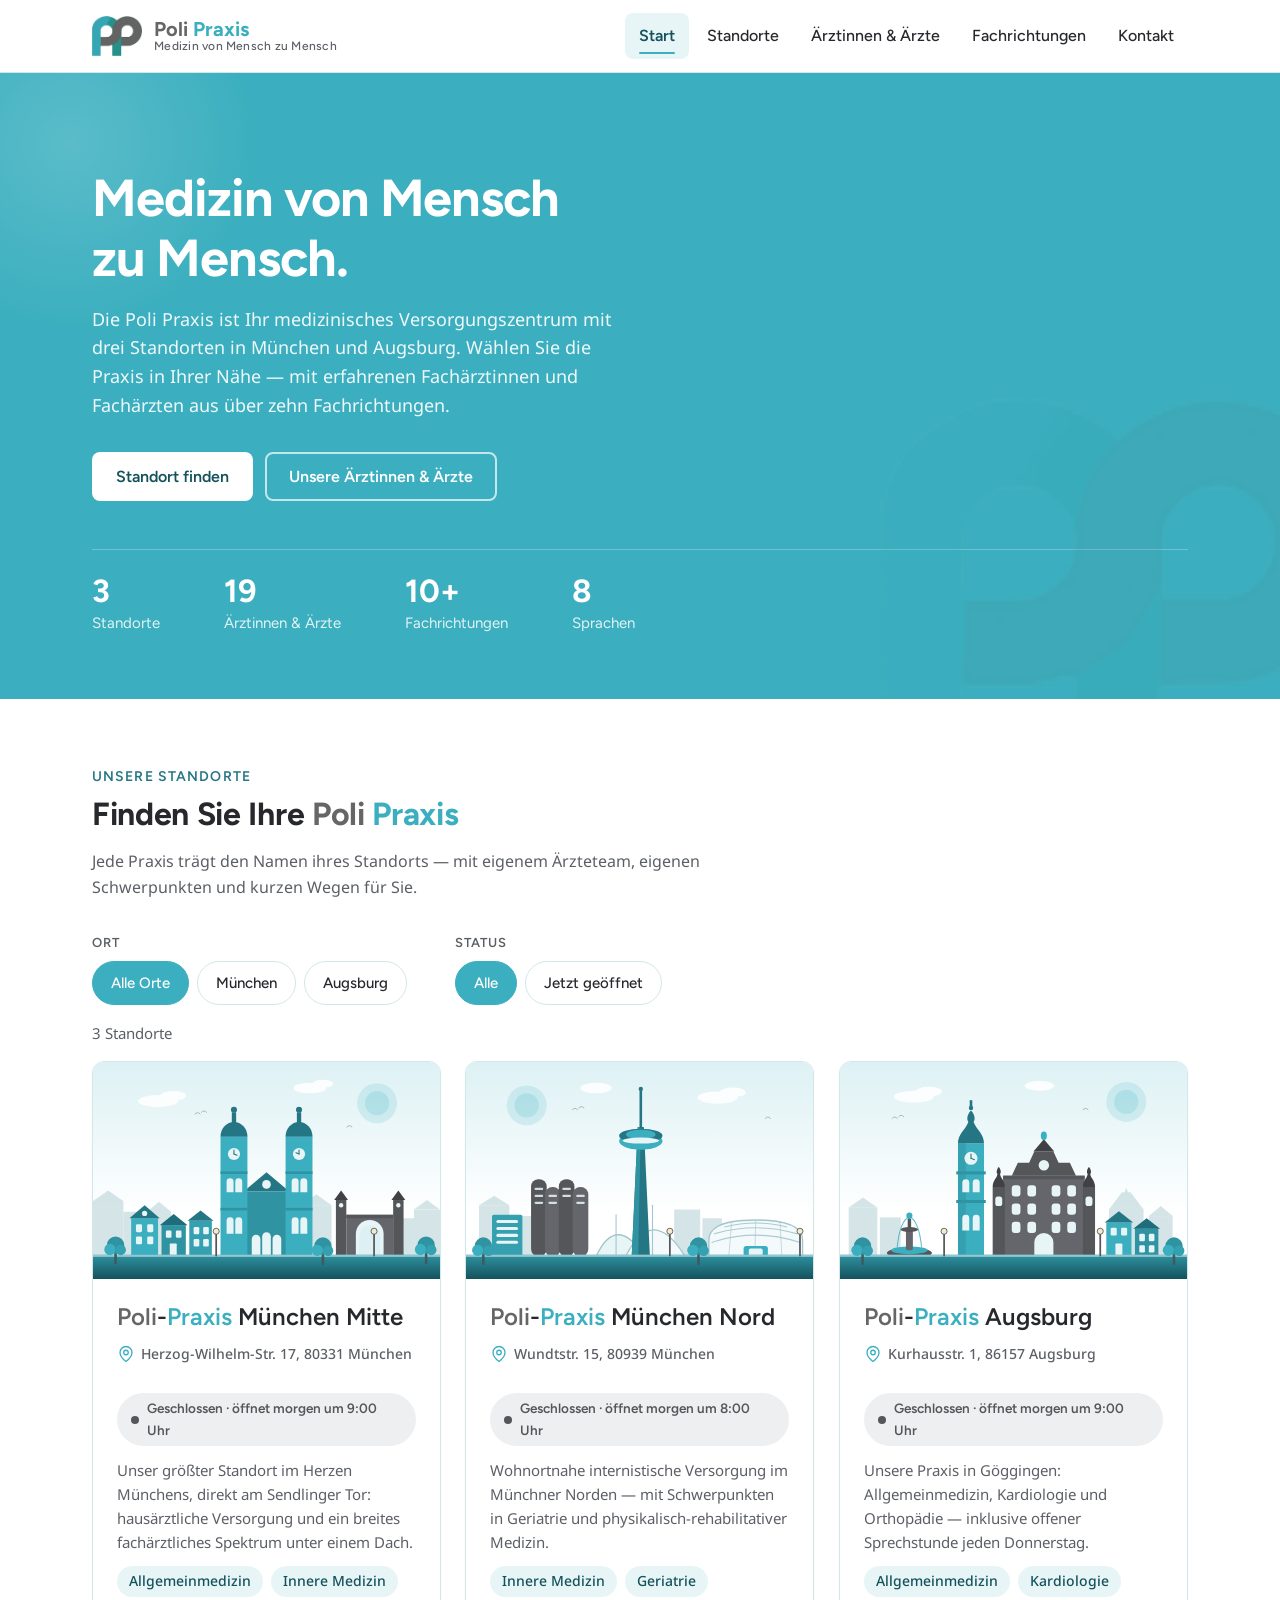
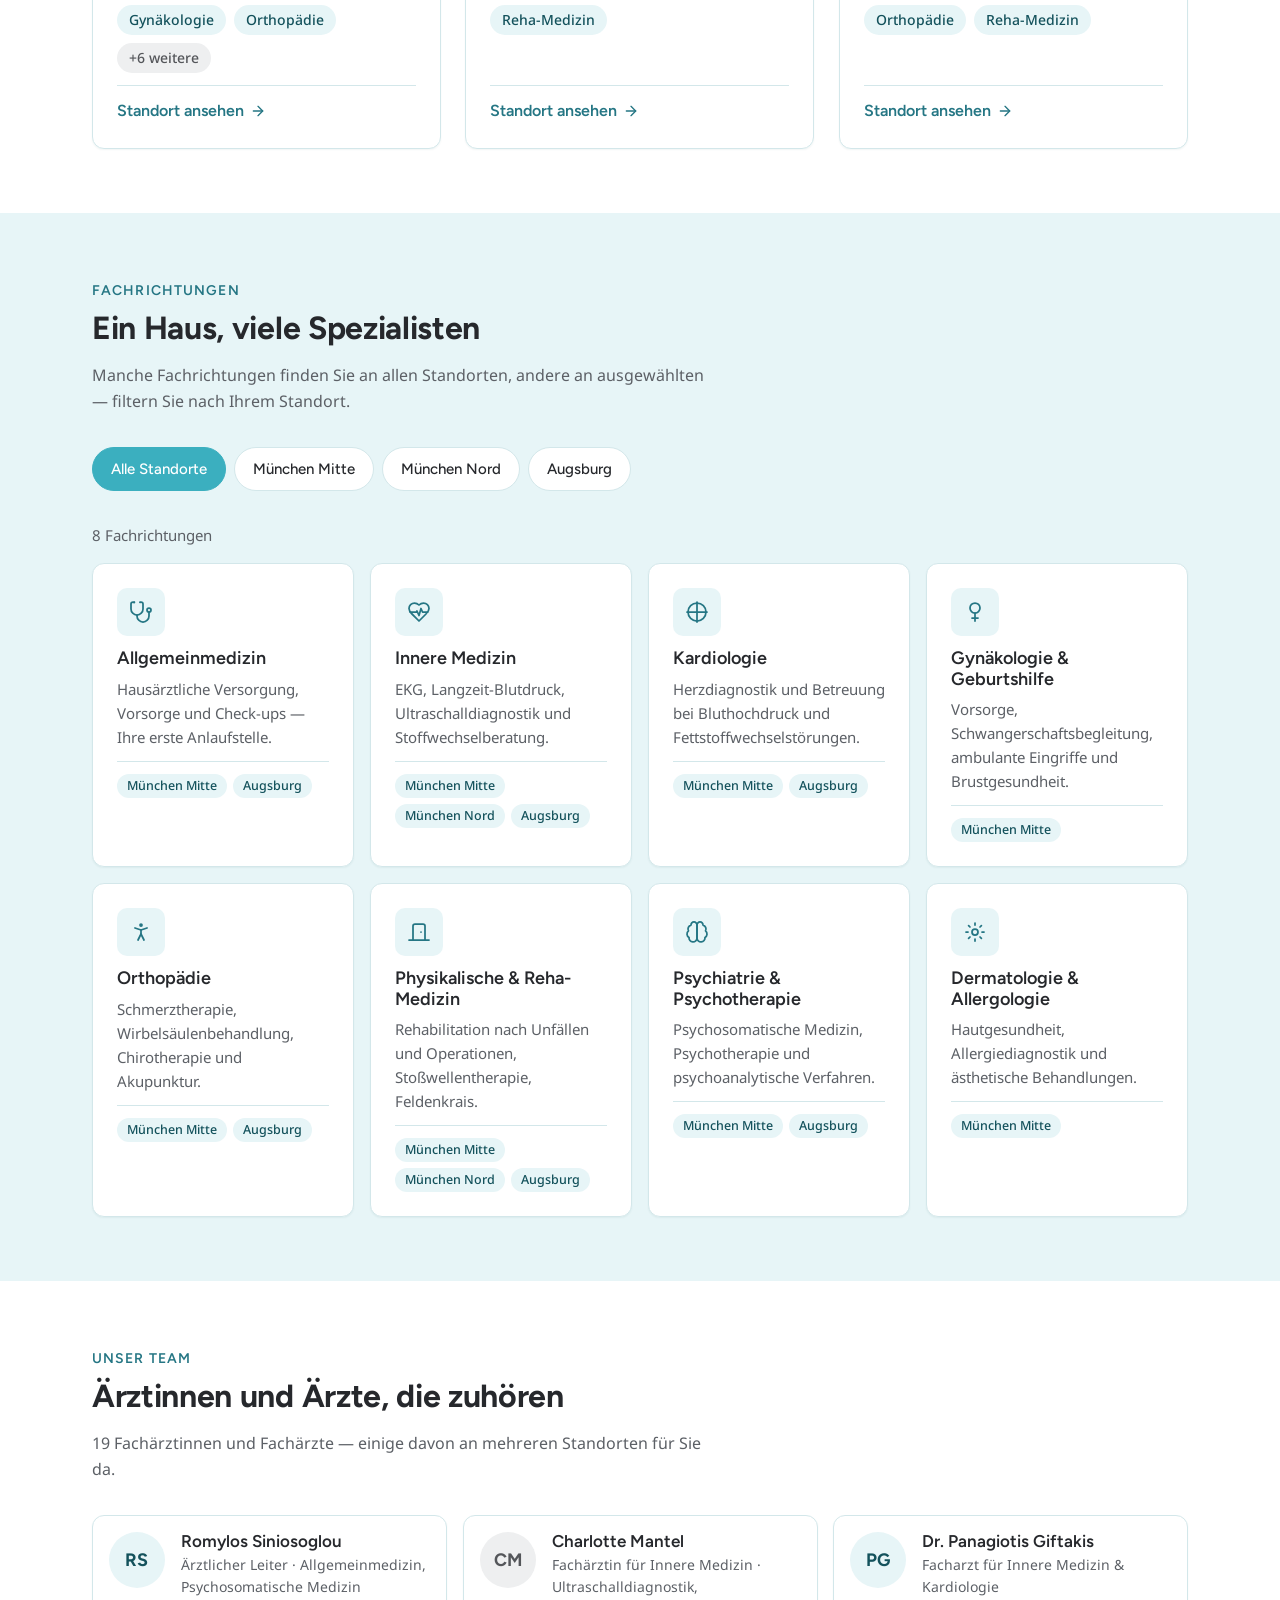
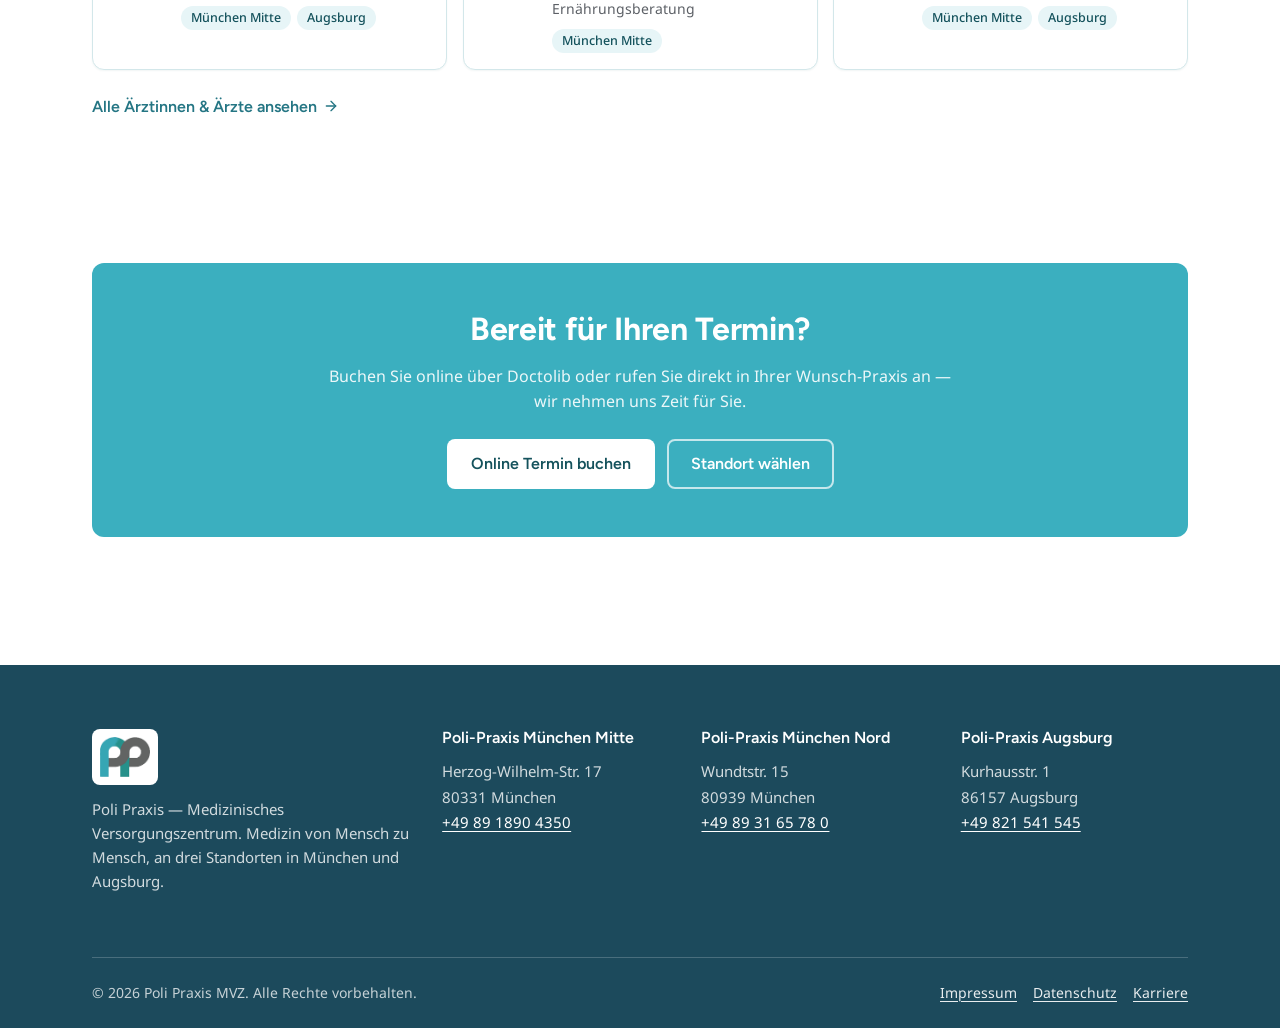
==== commit 788f551d: "Add specialty filters, per-day opening hours, and office emails - Fachrichtungen section: filter by " ====
--- a/index.html
+++ b/index.html
@@ -179,8 +179,16 @@
         <div class="section-head">
           <span class="eyebrow">Fachrichtungen</span>
           <h2>Ein Haus, viele Spezialisten</h2>
-          <p>Manche Fachrichtungen finden Sie an allen Standorten, andere an ausgewählten — die Markierungen zeigen Ihnen direkt, wo es das jeweilige Angebot gibt.</p>
-        </div>
+          <p>Manche Fachrichtungen finden Sie an allen Standorten, andere an ausgewählten — filtern Sie nach Ihrem Standort.</p>
+        </div>
+
+        <div class="filter-bar" data-filter-bar role="group" aria-label="Fachrichtungen nach Standort filtern">
+          <button class="filter-btn" type="button" data-office="alle" aria-pressed="true">Alle Standorte</button>
+          <button class="filter-btn" type="button" data-office="muenchen-mitte" aria-pressed="false">München Mitte</button>
+          <button class="filter-btn" type="button" data-office="muenchen-nord" aria-pressed="false">München Nord</button>
+          <button class="filter-btn" type="button" data-office="augsburg" aria-pressed="false">Augsburg</button>
+        </div>
+        <p class="filter-count" data-filter-count data-singular="Fachrichtung" data-plural="Fachrichtungen" aria-live="polite">8 Fachrichtungen</p>
 
         <div class="feature-grid">
           <div class="feature-card">
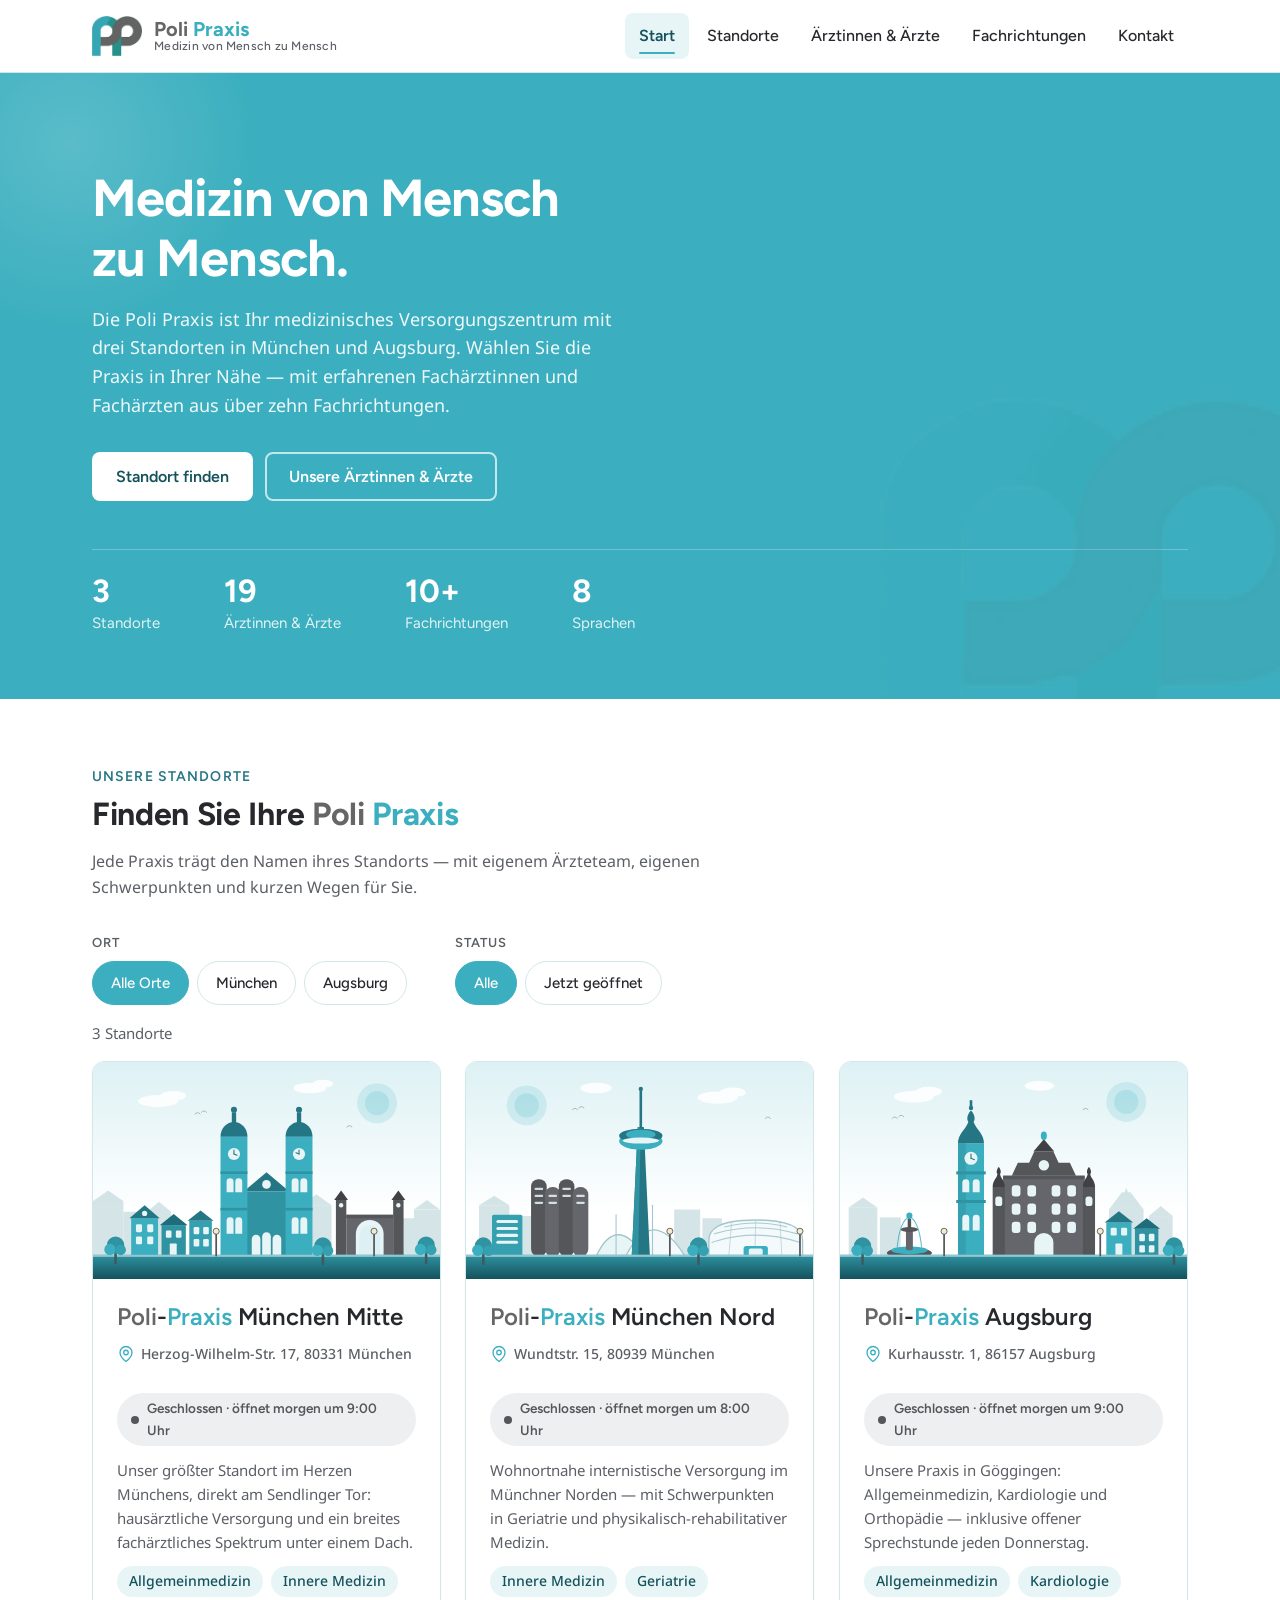
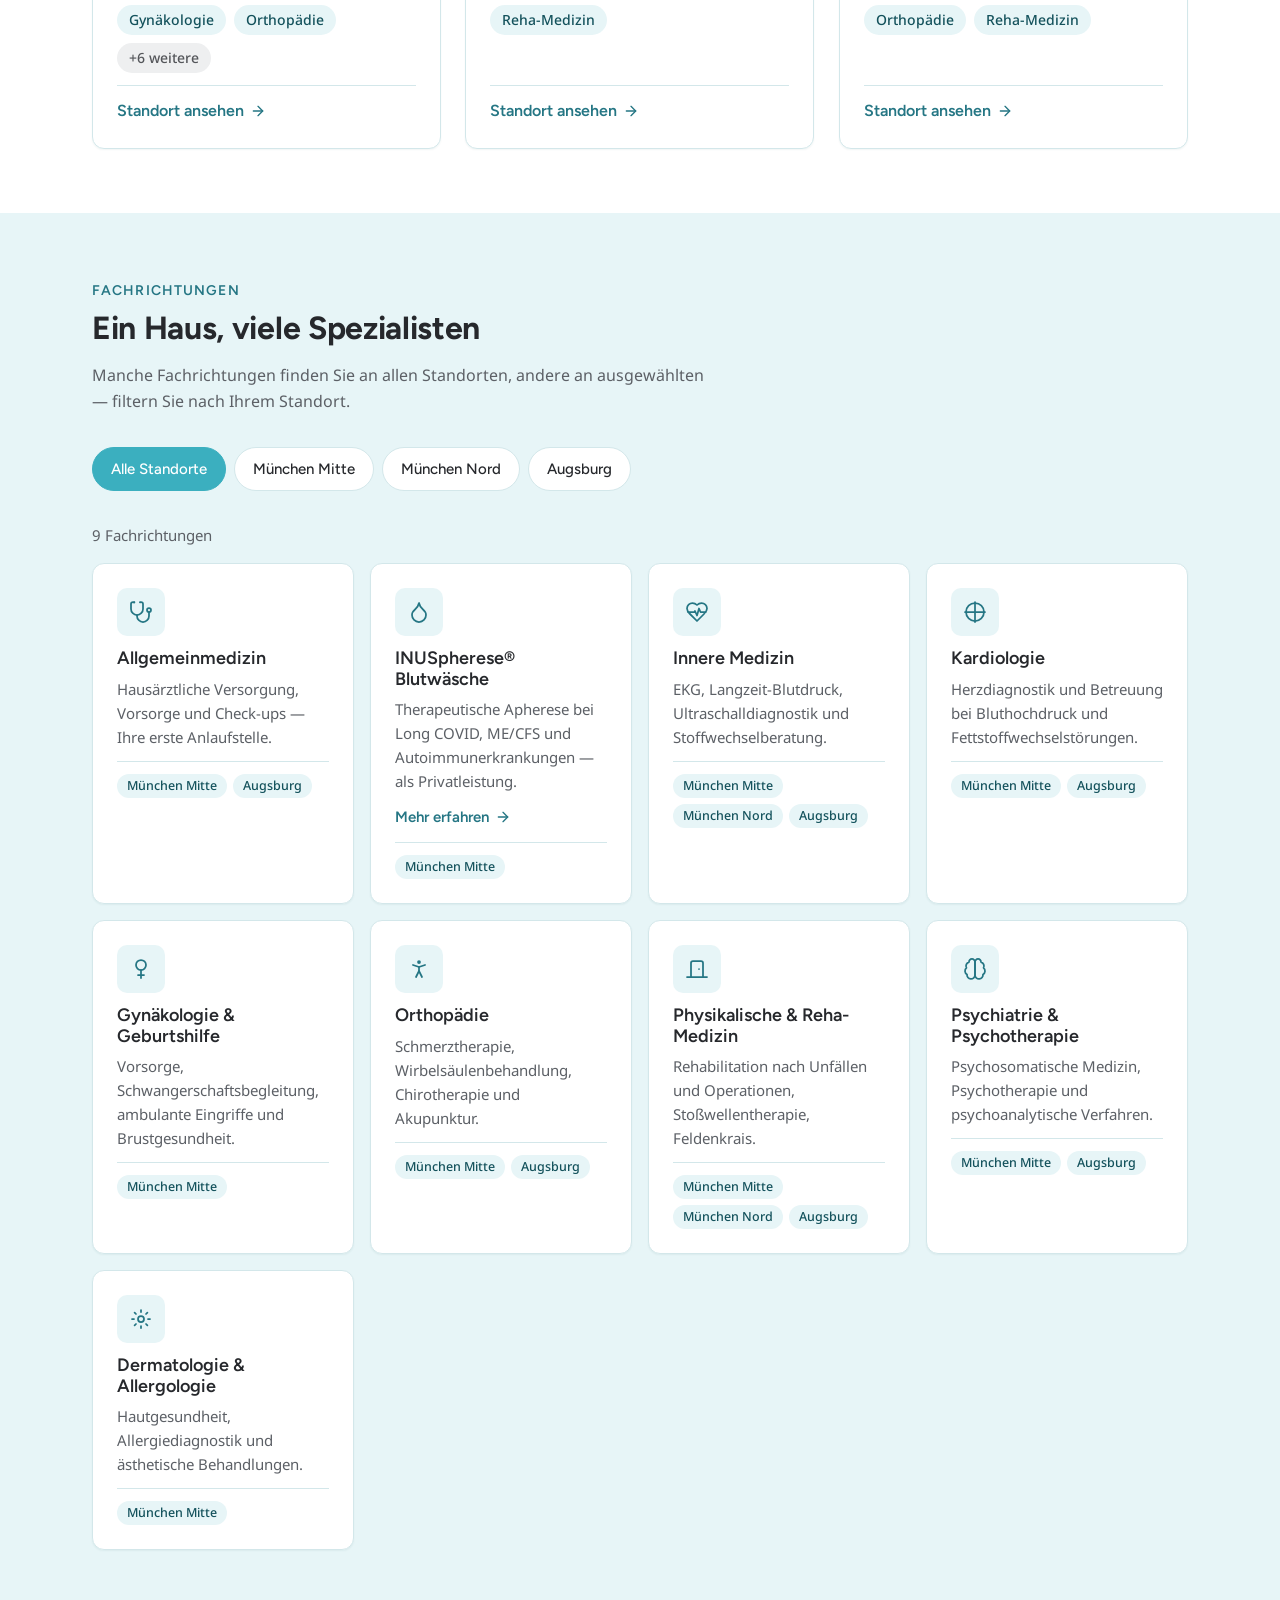
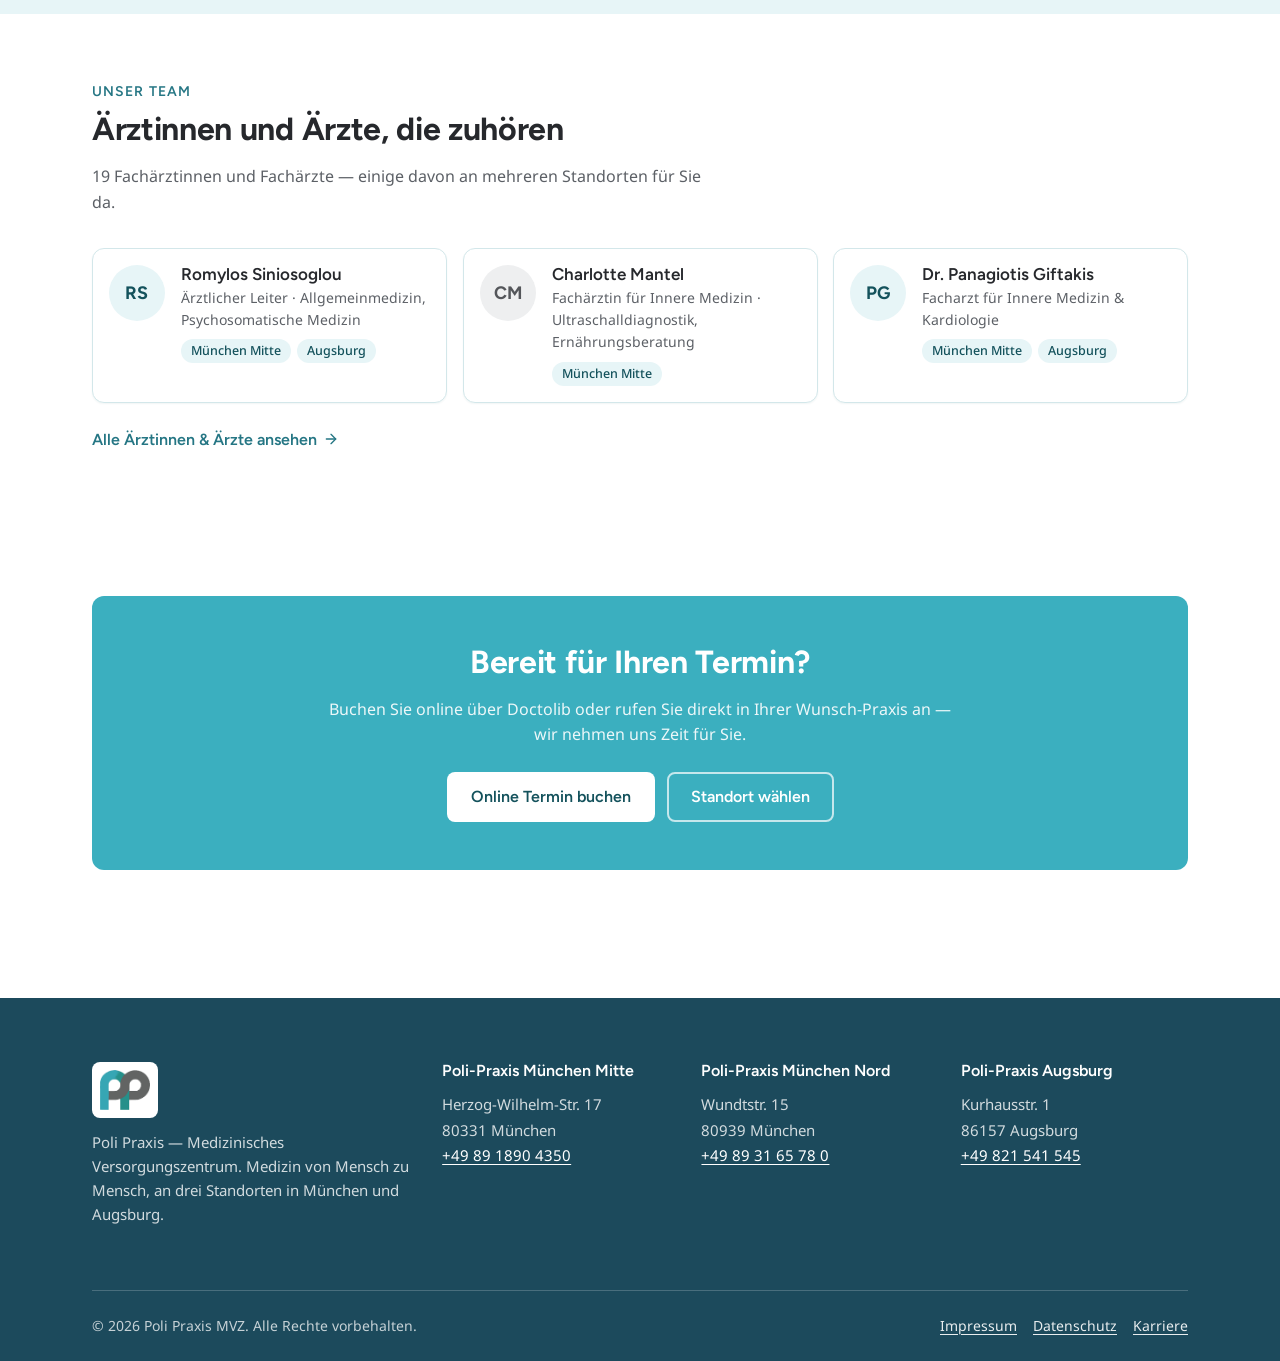
==== commit 724106dc: "Add INUSpherese therapy page, exclusive to Munich Mitte - inuspherese.html: full content from the Po" ====
--- a/index.html
+++ b/index.html
@@ -188,7 +188,7 @@
           <button class="filter-btn" type="button" data-office="muenchen-nord" aria-pressed="false">München Nord</button>
           <button class="filter-btn" type="button" data-office="augsburg" aria-pressed="false">Augsburg</button>
         </div>
-        <p class="filter-count" data-filter-count data-singular="Fachrichtung" data-plural="Fachrichtungen" aria-live="polite">8 Fachrichtungen</p>
+        <p class="filter-count" data-filter-count data-singular="Fachrichtung" data-plural="Fachrichtungen" aria-live="polite">9 Fachrichtungen</p>
 
         <div class="feature-grid">
           <div class="feature-card">
@@ -198,6 +198,17 @@
             <h3>Allgemeinmedizin</h3>
             <p>Hausärztliche Versorgung, Vorsorge und Check-ups — Ihre erste Anlaufstelle.</p>
             <div class="feature-card__tags" aria-label="Verfügbar an folgenden Standorten"><span class="chip">München Mitte</span><span class="chip">Augsburg</span></div>
+          </div>
+          <div class="feature-card">
+            <span class="feature-card__icon" aria-hidden="true">
+              <svg width="24" height="24" viewBox="0 0 24 24" fill="none" stroke="currentColor" stroke-width="1.75" stroke-linecap="round" stroke-linejoin="round"><path d="M12 22a7 7 0 0 0 7-7c0-2-1-3.9-3-5.5s-3.5-4-4-6.5c-.5 2.5-2 4.9-4 6.5C6 11.1 5 13 5 15a7 7 0 0 0 7 7Z"/></svg>
+            </span>
+            <h3><a href="inuspherese.html">INUSpherese® Blutwäsche</a></h3>
+            <p>Therapeutische Apherese bei Long COVID, ME/CFS und Autoimmunerkrankungen — als Privatleistung.</p>
+            <span class="text-link" style="font-size: 15px; margin-top: var(--sp-3);">Mehr erfahren
+              <svg width="16" height="16" viewBox="0 0 24 24" fill="none" stroke="currentColor" stroke-width="2" stroke-linecap="round" stroke-linejoin="round" aria-hidden="true"><path d="M5 12h14"/><path d="m12 5 7 7-7 7"/></svg>
+            </span>
+            <div class="feature-card__tags" aria-label="Verfügbar an folgenden Standorten"><span class="chip">München Mitte</span></div>
           </div>
           <div class="feature-card">
             <span class="feature-card__icon" aria-hidden="true">
--- a/assets/css/styles.css
+++ b/assets/css/styles.css
@@ -528,6 +528,12 @@
 }
 .feature-card h3, .feature-card h4 { font-size: 18px; margin-bottom: var(--sp-2); }
 .feature-card p { font-size: 15px; color: var(--pp-text-muted); margin: 0; }
+
+/* Linkable specialty card: title link stretches over the whole card */
+.feature-card { position: relative; }
+.feature-card h3 a { color: var(--pp-ink); text-decoration: none; }
+.feature-card h3 a::after { content: ""; position: absolute; inset: 0; }
+.feature-card h3 a:hover { color: var(--pp-teal-deep); }
 .feature-card__tags {
   display: flex;
   flex-wrap: wrap;
@@ -878,6 +884,93 @@
 .map-embed__placeholder svg { color: var(--pp-teal-dark); }
 .map-embed__placeholder p { color: var(--pp-text-muted); font-size: 15px; margin: 0; }
 
+/* Content pages (INUSpherese): two-column sections, TOC, quotes, prices */
+section[id] { scroll-margin-top: 90px; }
+
+.page-hero .toc {
+  columns: 2;
+  column-gap: var(--sp-6);
+  max-width: 680px;
+  margin-top: var(--sp-4);
+}
+.page-hero .toc li { padding: 4px 0; break-inside: avoid; }
+.page-hero .toc a {
+  display: inline-flex;
+  align-items: center;
+  gap: 8px;
+  color: #fff;
+  font-family: var(--font-heading);
+  font-weight: 500;
+  font-size: 15px;
+  text-decoration: none;
+}
+.page-hero .toc a::before {
+  content: "";
+  width: 6px; height: 6px;
+  border-radius: 50%;
+  background: #fff;
+  opacity: .8;
+  flex-shrink: 0;
+}
+.page-hero .toc a:hover { text-decoration: underline; }
+@media (max-width: 699px) { .page-hero .toc { columns: 1; } }
+
+.two-col {
+  display: grid;
+  grid-template-columns: 1fr;
+  gap: var(--sp-6);
+  align-items: center;
+}
+@media (min-width: 900px) {
+  .two-col { grid-template-columns: 1fr 1fr; gap: var(--sp-7); }
+  .two-col--reverse > :first-child { order: 2; }
+}
+.two-col img {
+  width: 100%;
+  height: auto;
+  border-radius: var(--radius-card);
+  box-shadow: var(--shadow-sm);
+}
+.two-col h2 { margin-bottom: var(--sp-4); }
+.two-col h2 span, .section-head h2 .accent { color: var(--pp-teal-dark); }
+
+.content-list {
+  list-style: disc;
+  padding-left: 22px;
+  margin: 0 0 var(--sp-4);
+  display: block;
+}
+.content-list li { margin-bottom: var(--sp-3); }
+.content-list li strong { color: var(--pp-ink); }
+
+.quote-teal {
+  border-left: 3px solid var(--pp-teal);
+  padding-left: var(--sp-4);
+  margin: var(--sp-4) 0;
+  font-style: italic;
+  color: var(--pp-ink);
+}
+.source-note { font-size: 14px; color: var(--pp-text-muted); }
+
+.price-card { text-align: center; }
+.price-card .price-label {
+  font-family: var(--font-heading);
+  font-size: 13px;
+  font-weight: 600;
+  letter-spacing: .1em;
+  text-transform: uppercase;
+  color: var(--pp-text-muted);
+  margin-bottom: var(--sp-2);
+}
+.price-card .price {
+  font-family: var(--font-heading);
+  font-size: 36px;
+  font-weight: 700;
+  color: var(--pp-teal-dark);
+  margin-bottom: var(--sp-2);
+}
+.price-card .price-note { font-size: 14.5px; color: var(--pp-text-muted); margin: 0; }
+
 /* Back-to-top button (injected by JS) */
 .back-to-top {
   position: fixed;
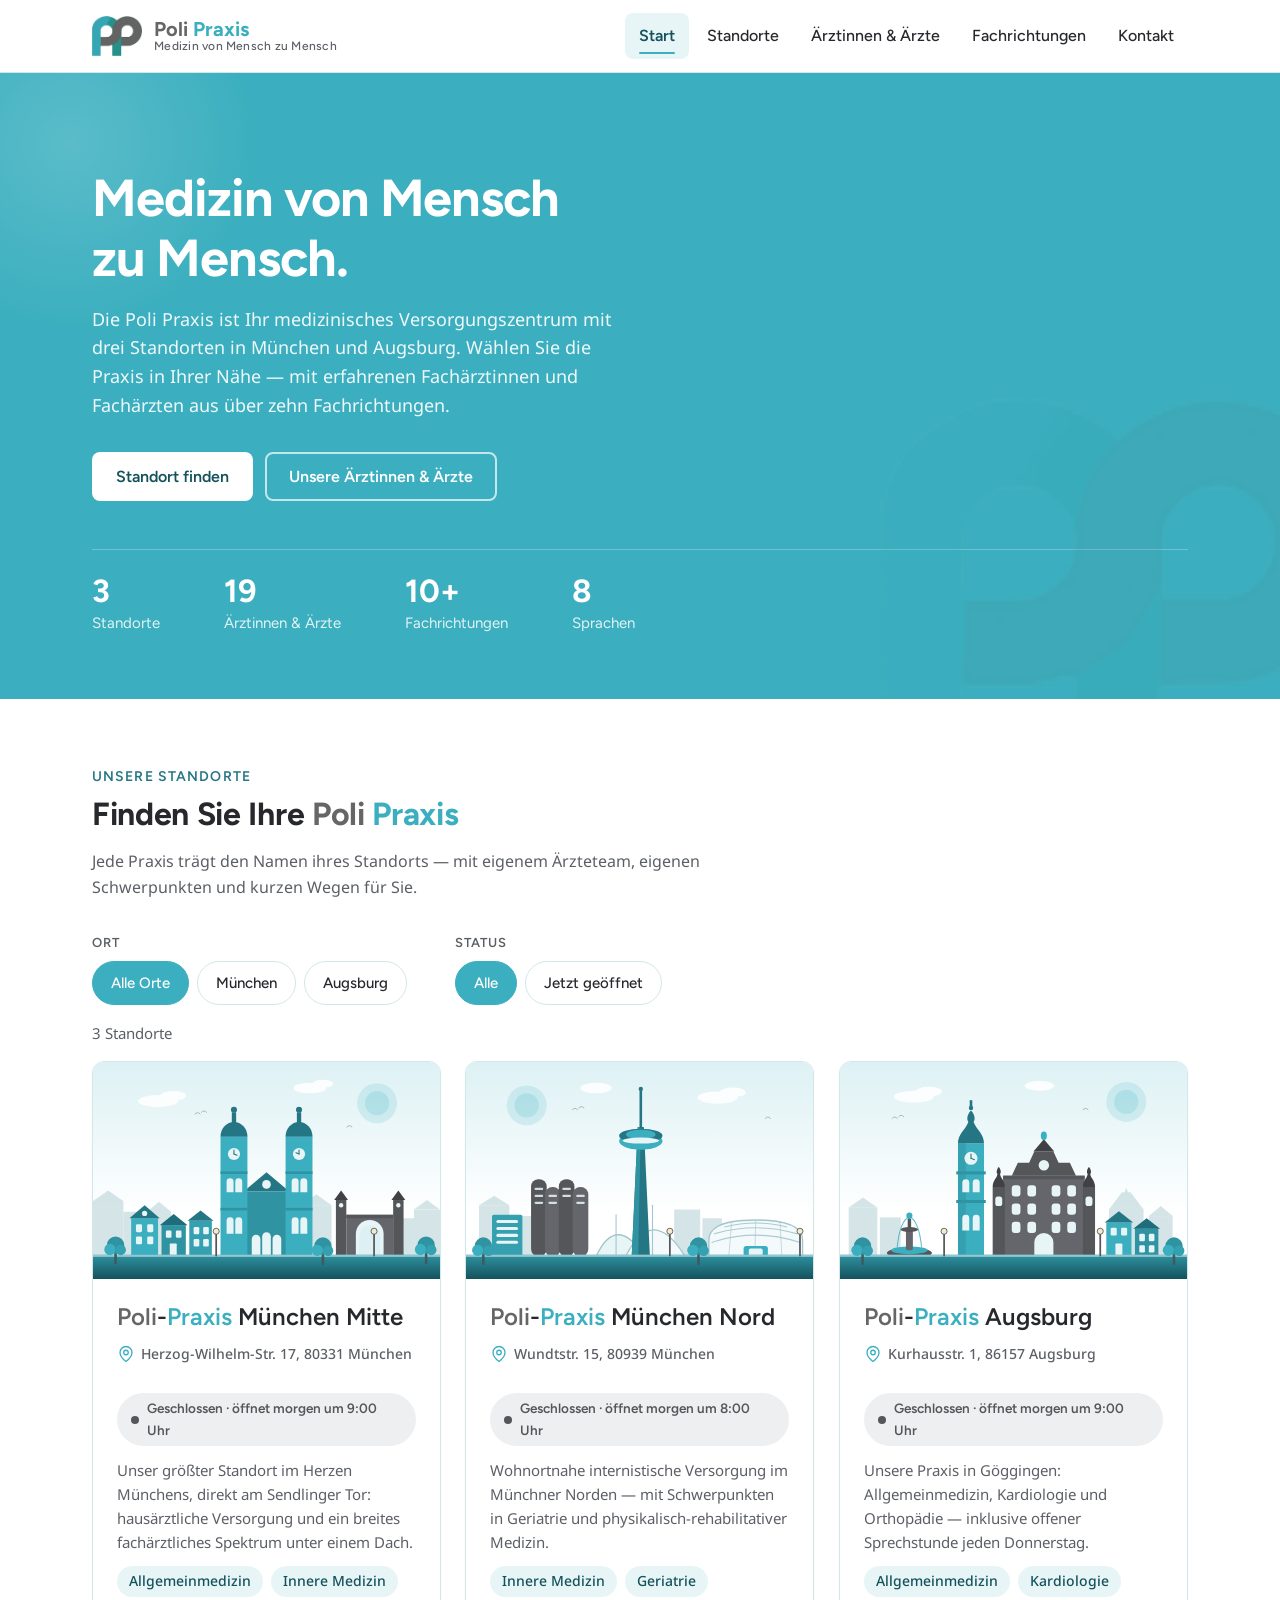
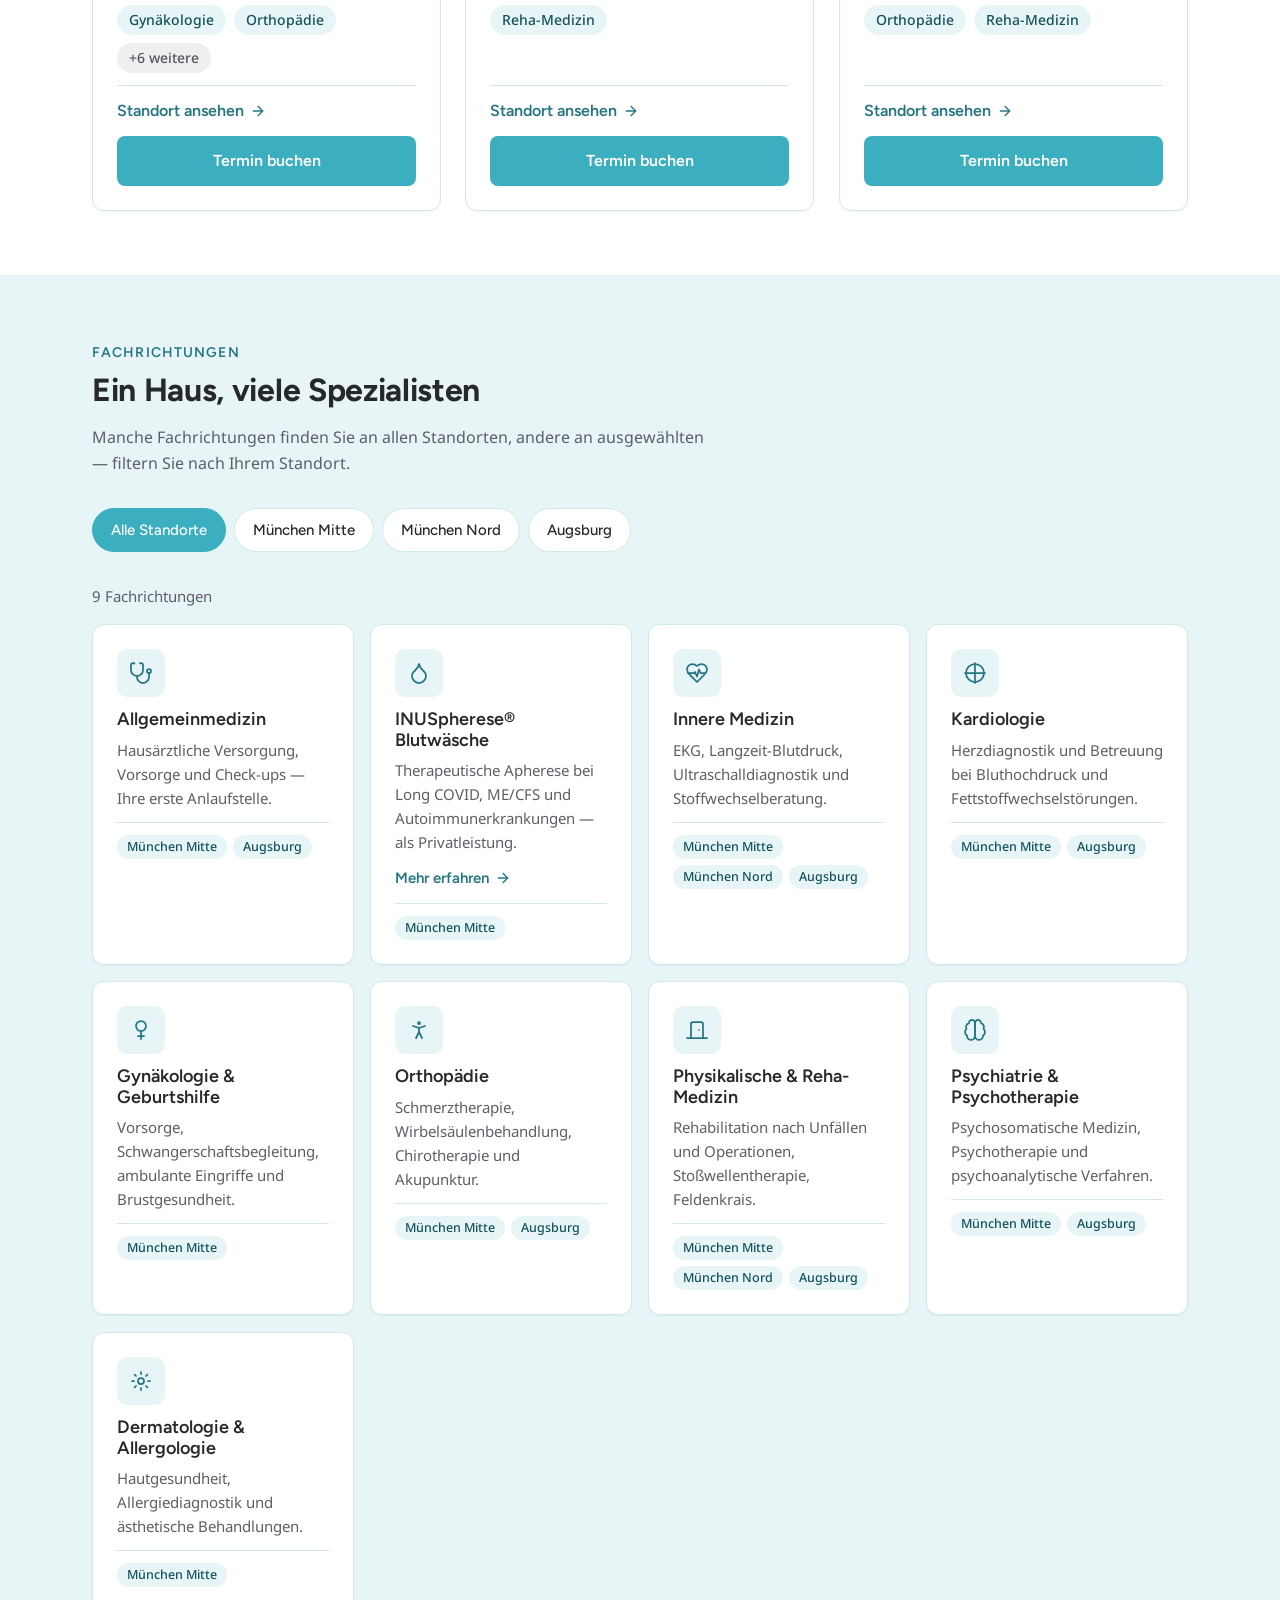
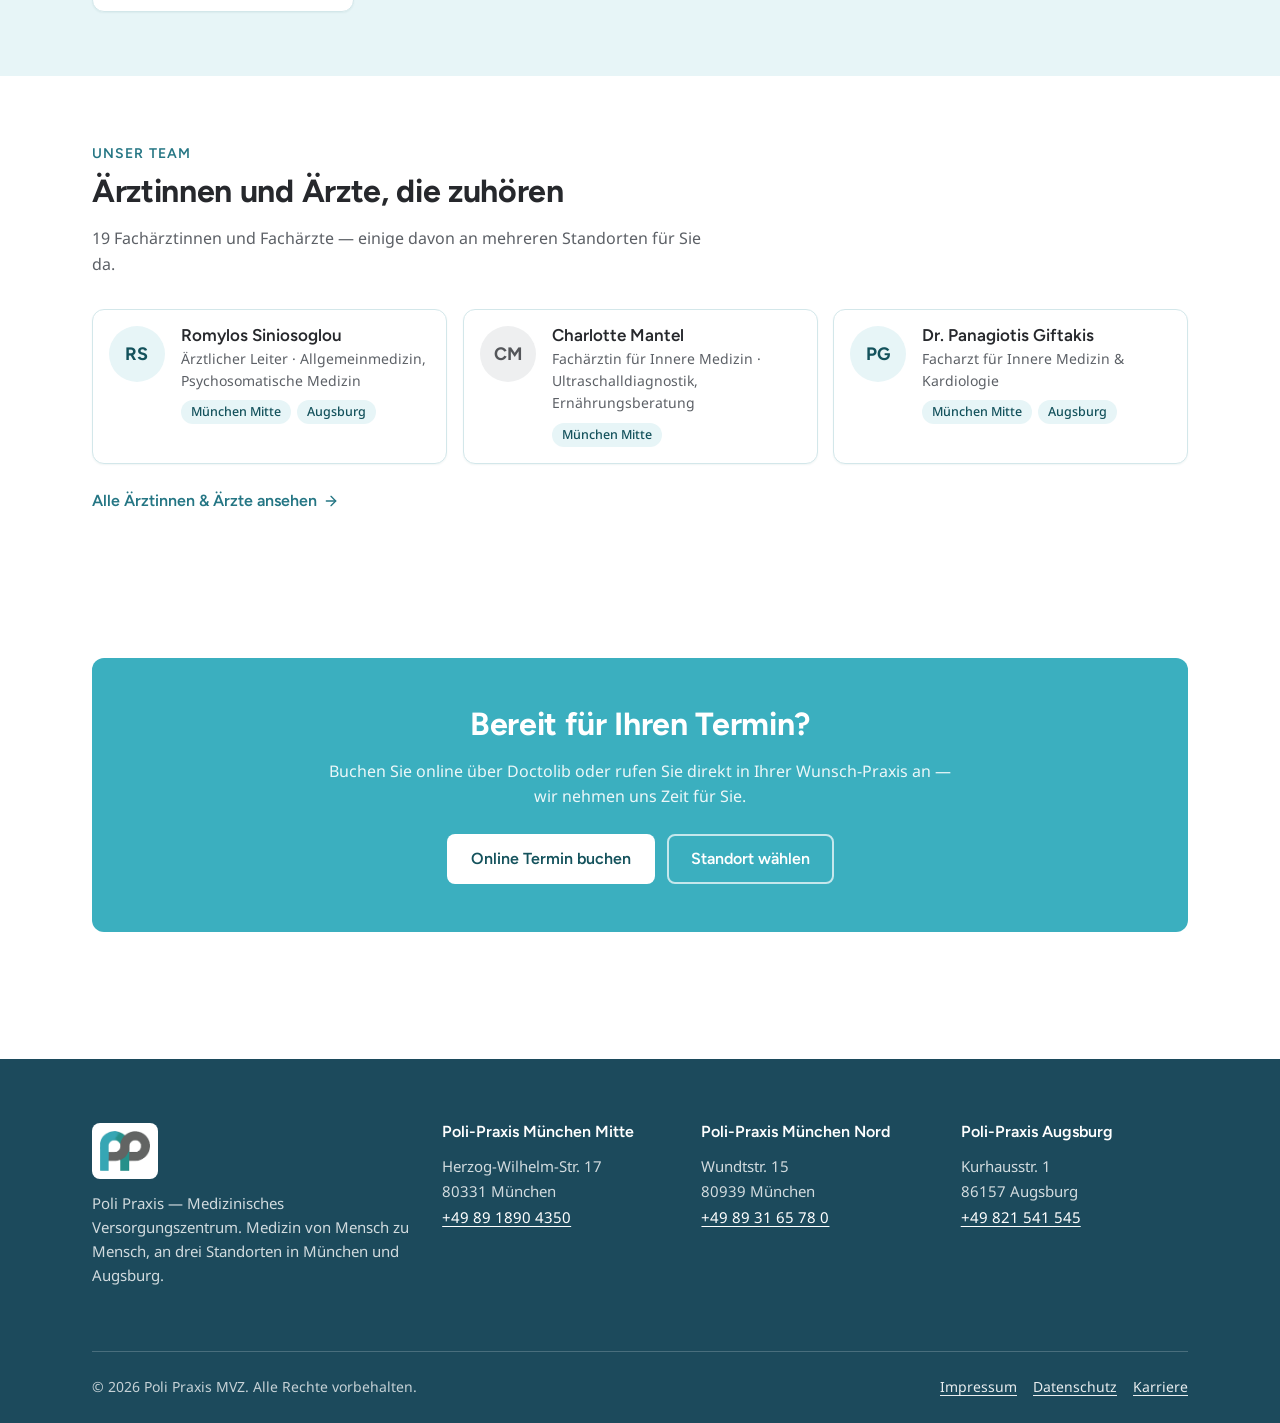
==== commit 8d28f1c6: "Add per-location booking buttons; external links open in new tab - Location cards on the homepage ge" ====
--- a/index.html
+++ b/index.html
@@ -112,6 +112,7 @@
                 <span class="text-link">Standort ansehen
                   <svg width="16" height="16" viewBox="0 0 24 24" fill="none" stroke="currentColor" stroke-width="2" stroke-linecap="round" stroke-linejoin="round" aria-hidden="true"><path d="M5 12h14"/><path d="m12 5 7 7-7 7"/></svg>
                 </span>
+                <a class="btn btn--primary" href="https://www.doctolib.de/medizinisches-versorgungszentrum-mvz/muenchen/poli-praxis-mvz-muenchen/booking/specialities?source=profile" target="_blank" rel="noopener">Termin buchen</a>
               </div>
             </div>
           </article>
@@ -138,6 +139,7 @@
                 <span class="text-link">Standort ansehen
                   <svg width="16" height="16" viewBox="0 0 24 24" fill="none" stroke="currentColor" stroke-width="2" stroke-linecap="round" stroke-linejoin="round" aria-hidden="true"><path d="M5 12h14"/><path d="m12 5 7 7-7 7"/></svg>
                 </span>
+                <a class="btn btn--primary" href="https://www.doctolib.de" target="_blank" rel="noopener">Termin buchen</a>
               </div>
             </div>
           </article>
@@ -165,6 +167,7 @@
                 <span class="text-link">Standort ansehen
                   <svg width="16" height="16" viewBox="0 0 24 24" fill="none" stroke="currentColor" stroke-width="2" stroke-linecap="round" stroke-linejoin="round" aria-hidden="true"><path d="M5 12h14"/><path d="m12 5 7 7-7 7"/></svg>
                 </span>
+                <a class="btn btn--primary" href="https://www.doctolib.de/praxis/augsburg/poli-praxis-mvz-augsburg/booking/specialities?source=profile" target="_blank" rel="noopener">Termin buchen</a>
               </div>
             </div>
           </article>
@@ -329,7 +332,7 @@
           <h2>Bereit für Ihren Termin?</h2>
           <p>Buchen Sie online über Doctolib oder rufen Sie direkt in Ihrer Wunsch-Praxis an — wir nehmen uns Zeit für Sie.</p>
           <div class="cta-band__actions">
-            <a class="btn btn--primary" href="https://www.doctolib.de" rel="noopener">Online Termin buchen</a>
+            <a class="btn btn--primary" href="https://www.doctolib.de" target="_blank" rel="noopener">Online Termin buchen</a>
             <a class="btn btn--ghost-light" href="#standorte">Standort wählen</a>
           </div>
         </div>
--- a/assets/css/styles.css
+++ b/assets/css/styles.css
@@ -495,6 +495,15 @@
   margin-top: auto;
   padding-top: var(--sp-3);
   border-top: 1px solid var(--pp-border);
+  display: flex;
+  flex-direction: column;
+  gap: var(--sp-3);
+}
+/* The booking button must stay clickable above the card's stretched link */
+.office-card__footer .btn {
+  position: relative;
+  z-index: 2;
+  width: 100%;
 }
 
 /* --------------------------------------------------------------------------
@@ -534,6 +543,15 @@
 .feature-card h3 a { color: var(--pp-ink); text-decoration: none; }
 .feature-card h3 a::after { content: ""; position: absolute; inset: 0; }
 .feature-card h3 a:hover { color: var(--pp-teal-deep); }
+
+/* Clickable-card affordance: teal border on hover.
+   Applies to office cards and any feature card whose title is a link. */
+.office-card:hover,
+.office-card:focus-within,
+.feature-card:has(h3 a):hover,
+.feature-card:has(h3 a):focus-within {
+  border-color: var(--pp-teal);
+}
 .feature-card__tags {
   display: flex;
   flex-wrap: wrap;
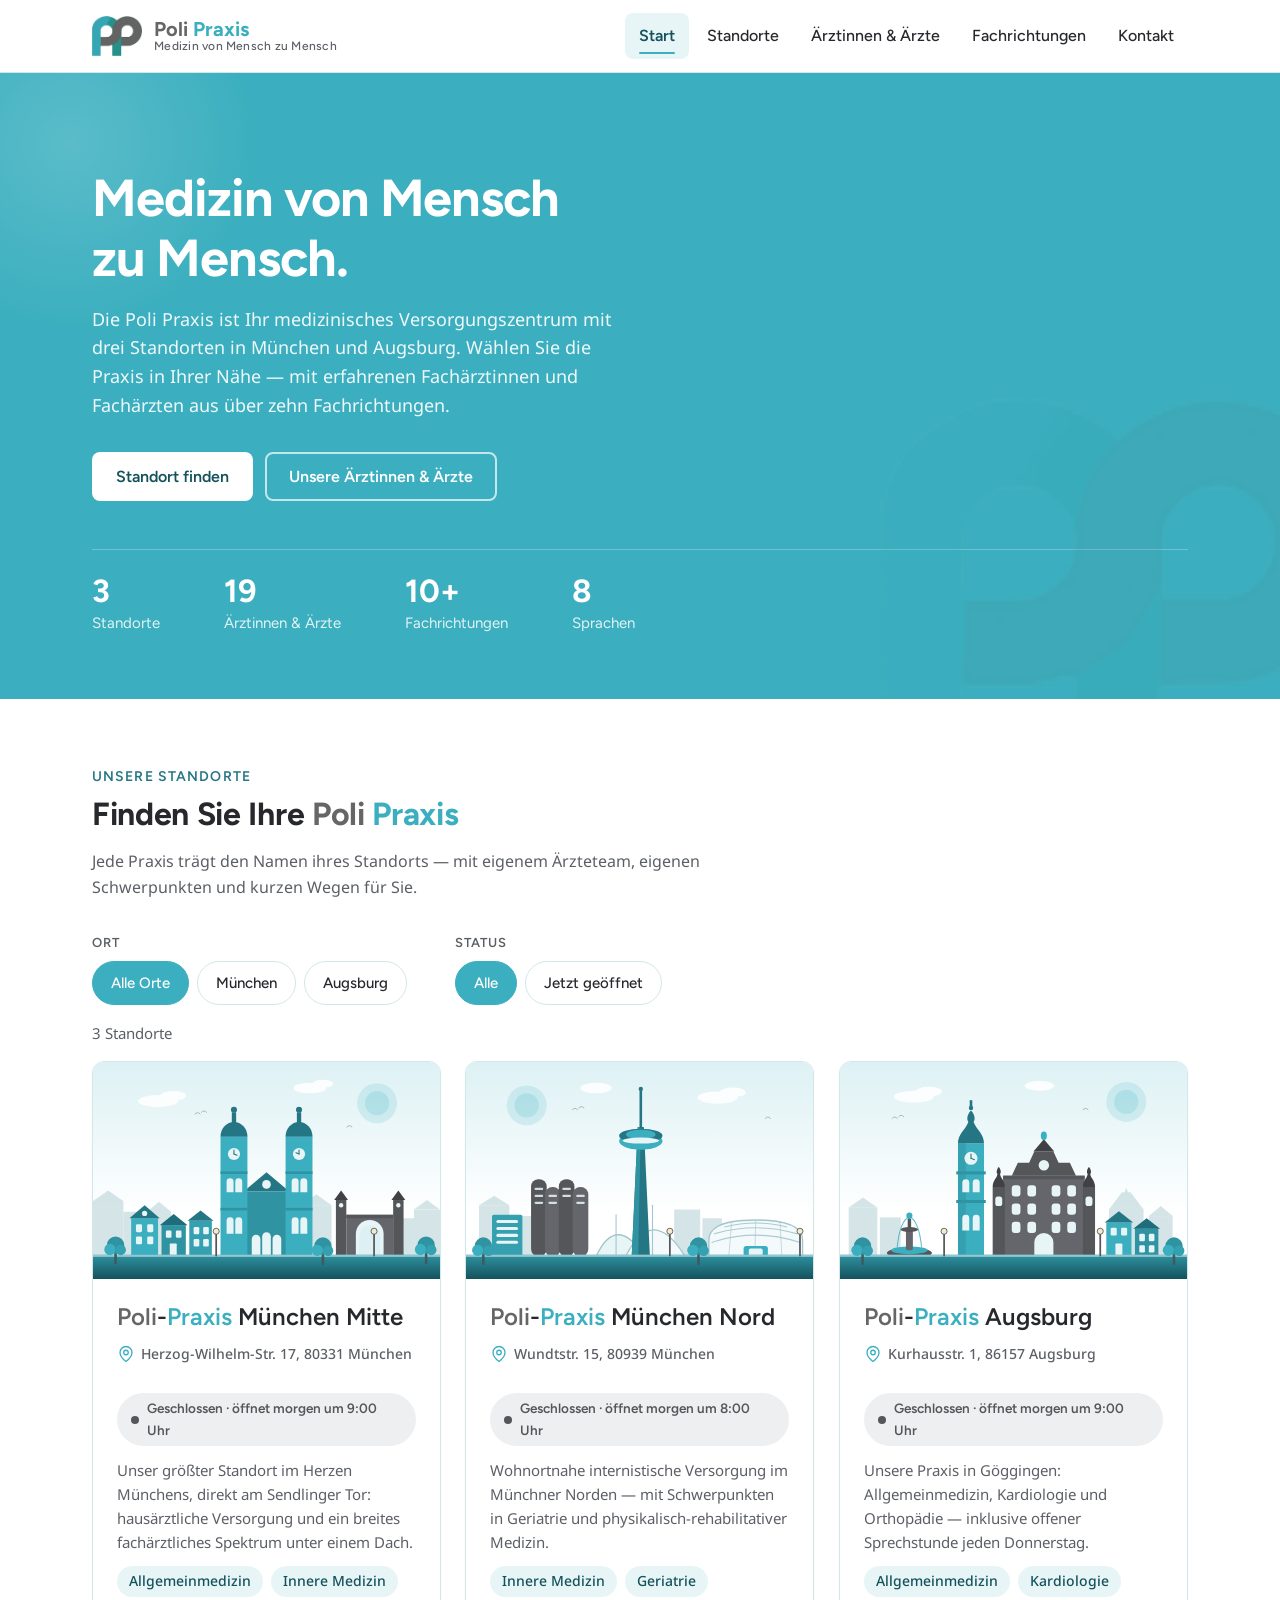
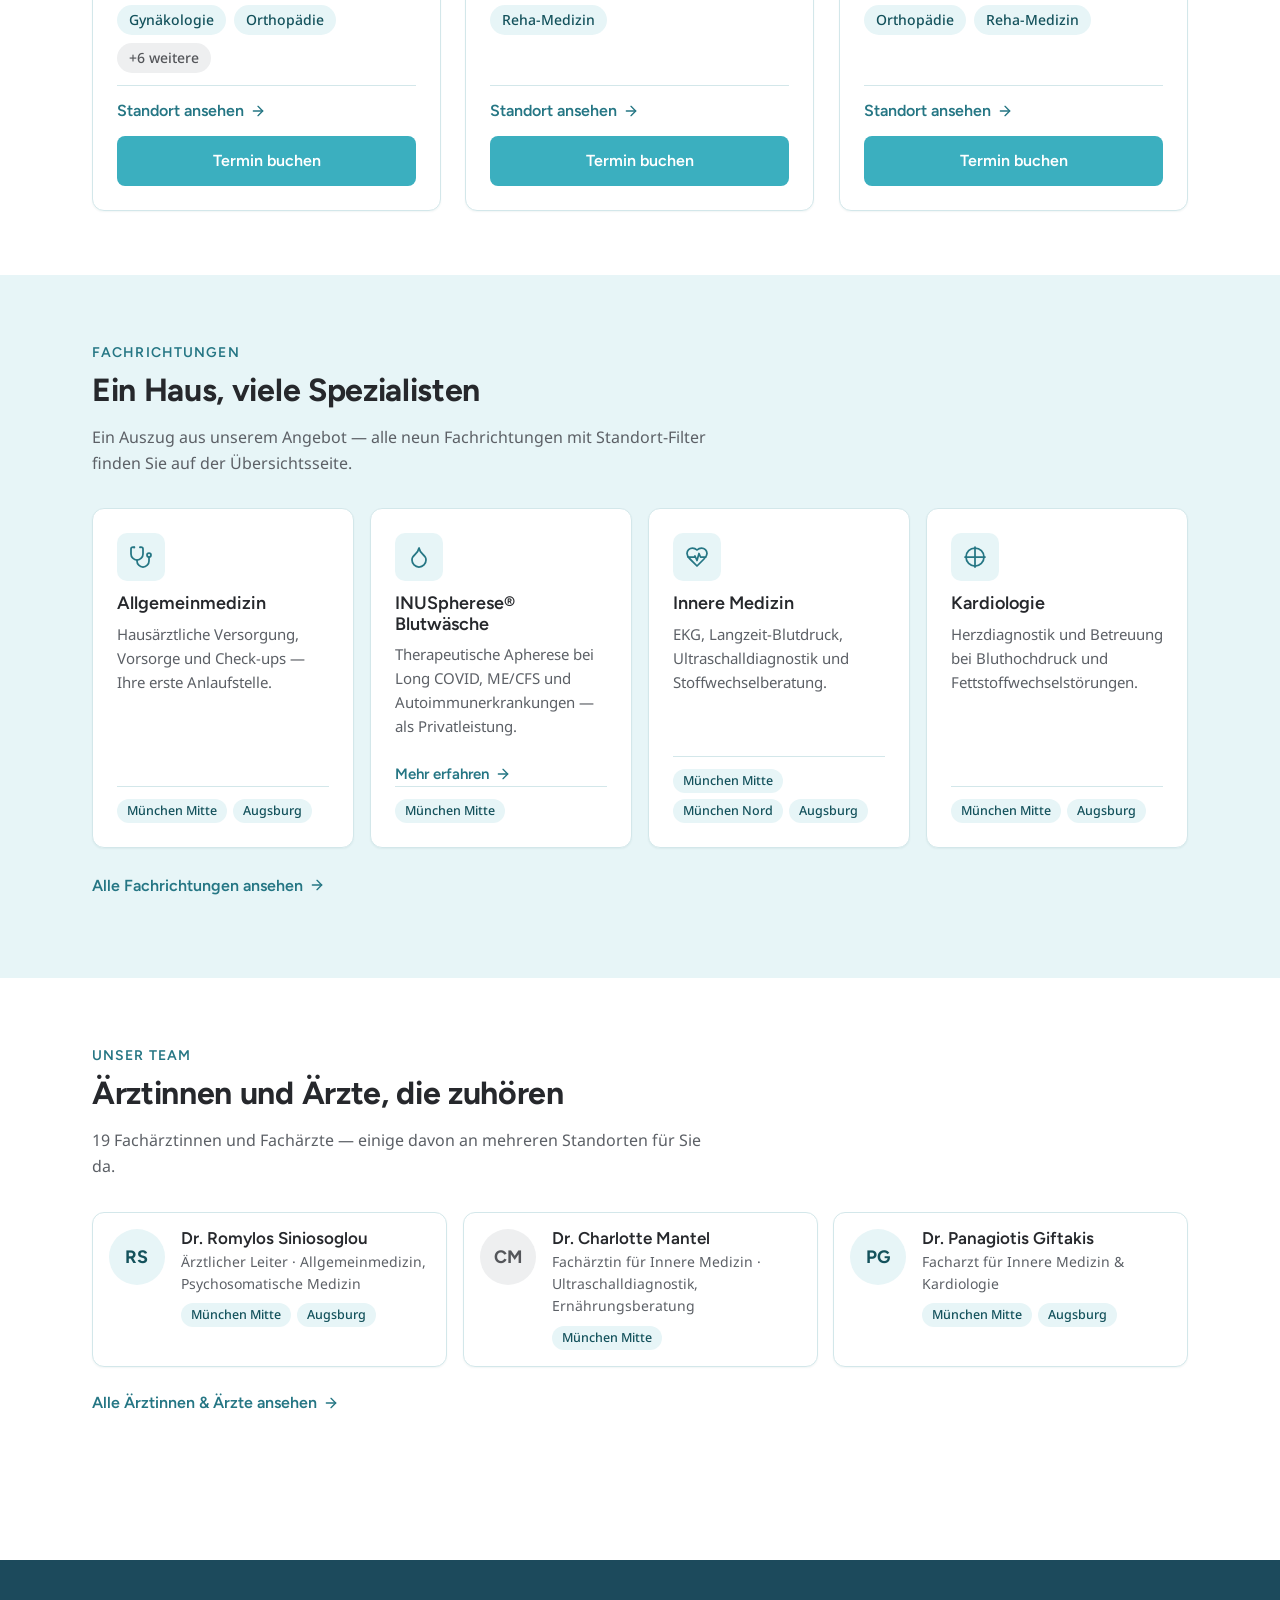
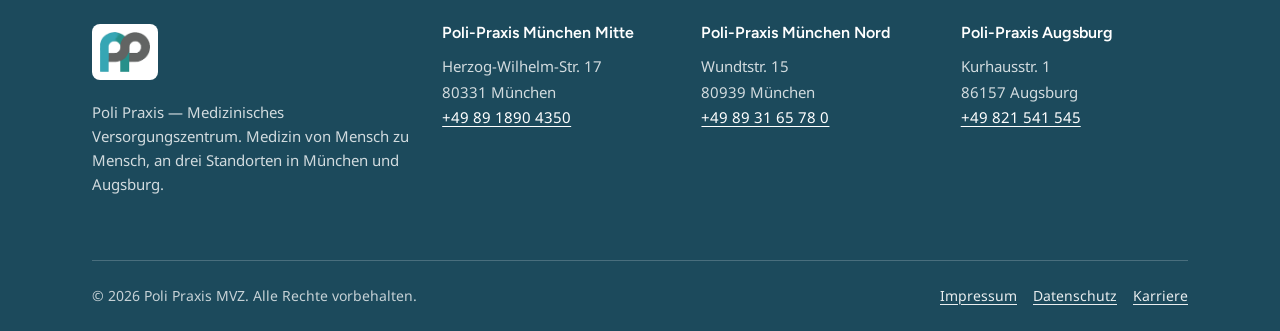
==== commit 1134dd7b: "Link footer logo to homepage; add Dr. prefix to remaining doctor cards" ====
--- a/index.html
+++ b/index.html
@@ -6,7 +6,7 @@
   <title>Poli Praxis — Medizin von Mensch zu Mensch | Standorte München &amp; Augsburg</title>
   <meta name="description" content="Die Poli-Praxis-Standorte auf einen Blick: Poli-Praxis München Mitte, Poli-Praxis München Nord und Poli-Praxis Augsburg. Finden Sie Ihre Praxis nach Standort — mit Ärzteteam und Fachrichtungen.">
   <link rel="icon" type="image/png" href="assets/img/logo.png">
-  <link rel="stylesheet" href="assets/css/styles.css">
+  <link rel="stylesheet" href="assets/css/styles.css?v=2">
 </head>
 <body>
   <a class="skip-link" href="#main">Zum Inhalt springen</a>
@@ -21,9 +21,9 @@
       <nav id="main-nav" class="main-nav" aria-label="Hauptnavigation">
         <ul>
           <li><a href="index.html" aria-current="page">Start</a></li>
-          <li><a href="index.html#standorte">Standorte</a></li>
+          <li><a href="standorte.html">Standorte</a></li>
           <li><a href="aerzte.html">Ärztinnen &amp; Ärzte</a></li>
-          <li><a href="index.html#fachrichtungen">Fachrichtungen</a></li>
+          <li><a href="fachrichtungen.html">Fachrichtungen</a></li>
           <li><a href="index.html#kontakt">Kontakt</a></li>
         </ul>
       </nav>
@@ -182,16 +182,8 @@
         <div class="section-head">
           <span class="eyebrow">Fachrichtungen</span>
           <h2>Ein Haus, viele Spezialisten</h2>
-          <p>Manche Fachrichtungen finden Sie an allen Standorten, andere an ausgewählten — filtern Sie nach Ihrem Standort.</p>
-        </div>
-
-        <div class="filter-bar" data-filter-bar role="group" aria-label="Fachrichtungen nach Standort filtern">
-          <button class="filter-btn" type="button" data-office="alle" aria-pressed="true">Alle Standorte</button>
-          <button class="filter-btn" type="button" data-office="muenchen-mitte" aria-pressed="false">München Mitte</button>
-          <button class="filter-btn" type="button" data-office="muenchen-nord" aria-pressed="false">München Nord</button>
-          <button class="filter-btn" type="button" data-office="augsburg" aria-pressed="false">Augsburg</button>
-        </div>
-        <p class="filter-count" data-filter-count data-singular="Fachrichtung" data-plural="Fachrichtungen" aria-live="polite">9 Fachrichtungen</p>
+          <p>Ein Auszug aus unserem Angebot — alle neun Fachrichtungen mit Standort-Filter finden Sie auf der Übersichtsseite.</p>
+        </div>
 
         <div class="feature-grid">
           <div class="feature-card">
@@ -200,7 +192,7 @@
             </span>
             <h3>Allgemeinmedizin</h3>
             <p>Hausärztliche Versorgung, Vorsorge und Check-ups — Ihre erste Anlaufstelle.</p>
-            <div class="feature-card__tags" aria-label="Verfügbar an folgenden Standorten"><span class="chip">München Mitte</span><span class="chip">Augsburg</span></div>
+            <div class="feature-card__tags" aria-label="Verfügbar an folgenden Standorten"><a class="chip" href="standort-muenchen-mitte.html">München Mitte</a><a class="chip" href="standort-augsburg.html">Augsburg</a></div>
           </div>
           <div class="feature-card">
             <span class="feature-card__icon" aria-hidden="true">
@@ -211,7 +203,7 @@
             <span class="text-link" style="font-size: 15px; margin-top: var(--sp-3);">Mehr erfahren
               <svg width="16" height="16" viewBox="0 0 24 24" fill="none" stroke="currentColor" stroke-width="2" stroke-linecap="round" stroke-linejoin="round" aria-hidden="true"><path d="M5 12h14"/><path d="m12 5 7 7-7 7"/></svg>
             </span>
-            <div class="feature-card__tags" aria-label="Verfügbar an folgenden Standorten"><span class="chip">München Mitte</span></div>
+            <div class="feature-card__tags" aria-label="Verfügbar an folgenden Standorten"><a class="chip" href="standort-muenchen-mitte.html">München Mitte</a></div>
           </div>
           <div class="feature-card">
             <span class="feature-card__icon" aria-hidden="true">
@@ -219,7 +211,7 @@
             </span>
             <h3>Innere Medizin</h3>
             <p>EKG, Langzeit-Blutdruck, Ultraschalldiagnostik und Stoffwechselberatung.</p>
-            <div class="feature-card__tags" aria-label="Verfügbar an folgenden Standorten"><span class="chip">München Mitte</span><span class="chip">München Nord</span><span class="chip">Augsburg</span></div>
+            <div class="feature-card__tags" aria-label="Verfügbar an folgenden Standorten"><a class="chip" href="standort-muenchen-mitte.html">München Mitte</a><a class="chip" href="standort-muenchen-nord.html">München Nord</a><a class="chip" href="standort-augsburg.html">Augsburg</a></div>
           </div>
           <div class="feature-card">
             <span class="feature-card__icon" aria-hidden="true">
@@ -227,49 +219,15 @@
             </span>
             <h3>Kardiologie</h3>
             <p>Herzdiagnostik und Betreuung bei Bluthochdruck und Fettstoffwechselstörungen.</p>
-            <div class="feature-card__tags" aria-label="Verfügbar an folgenden Standorten"><span class="chip">München Mitte</span><span class="chip">Augsburg</span></div>
-          </div>
-          <div class="feature-card">
-            <span class="feature-card__icon" aria-hidden="true">
-              <svg width="24" height="24" viewBox="0 0 24 24" fill="none" stroke="currentColor" stroke-width="1.75" stroke-linecap="round" stroke-linejoin="round"><circle cx="12" cy="8" r="5"/><path d="M12 13v8"/><path d="M9 18h6"/></svg>
-            </span>
-            <h3>Gynäkologie &amp; Geburtshilfe</h3>
-            <p>Vorsorge, Schwangerschaftsbegleitung, ambulante Eingriffe und Brustgesundheit.</p>
-            <div class="feature-card__tags" aria-label="Verfügbar an folgenden Standorten"><span class="chip">München Mitte</span></div>
-          </div>
-          <div class="feature-card">
-            <span class="feature-card__icon" aria-hidden="true">
-              <svg width="24" height="24" viewBox="0 0 24 24" fill="none" stroke="currentColor" stroke-width="1.75" stroke-linecap="round" stroke-linejoin="round"><circle cx="12" cy="5" r="1"/><path d="m9 20 3-6 3 6"/><path d="m6 8 6 2 6-2"/><path d="M12 10v4"/></svg>
-            </span>
-            <h3>Orthopädie</h3>
-            <p>Schmerztherapie, Wirbelsäulenbehandlung, Chirotherapie und Akupunktur.</p>
-            <div class="feature-card__tags" aria-label="Verfügbar an folgenden Standorten"><span class="chip">München Mitte</span><span class="chip">Augsburg</span></div>
-          </div>
-          <div class="feature-card">
-            <span class="feature-card__icon" aria-hidden="true">
-              <svg width="24" height="24" viewBox="0 0 24 24" fill="none" stroke="currentColor" stroke-width="1.75" stroke-linecap="round" stroke-linejoin="round"><path d="M18 20V6a2 2 0 0 0-2-2H8a2 2 0 0 0-2 2v14"/><path d="M2 20h20"/><path d="M14 12v.01"/></svg>
-            </span>
-            <h3>Physikalische &amp; Reha-Medizin</h3>
-            <p>Rehabilitation nach Unfällen und Operationen, Stoßwellentherapie, Feldenkrais.</p>
-            <div class="feature-card__tags" aria-label="Verfügbar an folgenden Standorten"><span class="chip">München Mitte</span><span class="chip">München Nord</span><span class="chip">Augsburg</span></div>
-          </div>
-          <div class="feature-card">
-            <span class="feature-card__icon" aria-hidden="true">
-              <svg width="24" height="24" viewBox="0 0 24 24" fill="none" stroke="currentColor" stroke-width="1.75" stroke-linecap="round" stroke-linejoin="round"><path d="M12 5a3 3 0 1 0-5.997.125 4 4 0 0 0-2.526 5.77 4 4 0 0 0 .556 6.588A4 4 0 1 0 12 18Z"/><path d="M12 5a3 3 0 1 1 5.997.125 4 4 0 0 1 2.526 5.77 4 4 0 0 1-.556 6.588A4 4 0 1 1 12 18Z"/></svg>
-            </span>
-            <h3>Psychiatrie &amp; Psychotherapie</h3>
-            <p>Psychosomatische Medizin, Psychotherapie und psychoanalytische Verfahren.</p>
-            <div class="feature-card__tags" aria-label="Verfügbar an folgenden Standorten"><span class="chip">München Mitte</span><span class="chip">Augsburg</span></div>
-          </div>
-          <div class="feature-card">
-            <span class="feature-card__icon" aria-hidden="true">
-              <svg width="24" height="24" viewBox="0 0 24 24" fill="none" stroke="currentColor" stroke-width="1.75" stroke-linecap="round" stroke-linejoin="round"><circle cx="12" cy="12" r="3"/><path d="M12 3v2"/><path d="M12 19v2"/><path d="m5.6 5.6 1.4 1.4"/><path d="m17 17 1.4 1.4"/><path d="M3 12h2"/><path d="M19 12h2"/><path d="m5.6 18.4 1.4-1.4"/><path d="m17 7 1.4-1.4"/></svg>
-            </span>
-            <h3>Dermatologie &amp; Allergologie</h3>
-            <p>Hautgesundheit, Allergiediagnostik und ästhetische Behandlungen.</p>
-            <div class="feature-card__tags" aria-label="Verfügbar an folgenden Standorten"><span class="chip">München Mitte</span></div>
-          </div>
-        </div>
+            <div class="feature-card__tags" aria-label="Verfügbar an folgenden Standorten"><a class="chip" href="standort-muenchen-mitte.html">München Mitte</a><a class="chip" href="standort-augsburg.html">Augsburg</a></div>
+          </div>
+        </div>
+
+        <p style="margin-top: var(--sp-5);">
+          <a class="text-link" href="fachrichtungen.html">Alle Fachrichtungen ansehen
+            <svg width="16" height="16" viewBox="0 0 24 24" fill="none" stroke="currentColor" stroke-width="2" stroke-linecap="round" stroke-linejoin="round" aria-hidden="true"><path d="M5 12h14"/><path d="m12 5 7 7-7 7"/></svg>
+          </a>
+        </p>
       </div>
     </section>
 
@@ -286,21 +244,21 @@
           <article class="doctor-card">
             <span class="avatar" aria-hidden="true">RS</span>
             <div class="doctor-card__body">
-              <h3>Romylos Siniosoglou</h3>
+              <h3>Dr. Romylos Siniosoglou</h3>
               <p class="doctor-card__specialty">Ärztlicher Leiter · Allgemeinmedizin, Psychosomatische Medizin</p>
               <div class="doctor-card__tags">
-                <span class="chip">München Mitte</span>
-                <span class="chip">Augsburg</span>
+                <a class="chip" href="standort-muenchen-mitte.html">München Mitte</a>
+                <a class="chip" href="standort-augsburg.html">Augsburg</a>
               </div>
             </div>
           </article>
           <article class="doctor-card">
             <span class="avatar" aria-hidden="true">CM</span>
             <div class="doctor-card__body">
-              <h3>Charlotte Mantel</h3>
+              <h3>Dr. Charlotte Mantel</h3>
               <p class="doctor-card__specialty">Fachärztin für Innere Medizin · Ultraschalldiagnostik, Ernährungsberatung</p>
               <div class="doctor-card__tags">
-                <span class="chip">München Mitte</span>
+                <a class="chip" href="standort-muenchen-mitte.html">München Mitte</a>
               </div>
             </div>
           </article>
@@ -310,8 +268,8 @@
               <h3>Dr. Panagiotis Giftakis</h3>
               <p class="doctor-card__specialty">Facharzt für Innere Medizin &amp; Kardiologie</p>
               <div class="doctor-card__tags">
-                <span class="chip">München Mitte</span>
-                <span class="chip">Augsburg</span>
+                <a class="chip" href="standort-muenchen-mitte.html">München Mitte</a>
+                <a class="chip" href="standort-augsburg.html">Augsburg</a>
               </div>
             </div>
           </article>
@@ -325,20 +283,6 @@
       </div>
     </section>
 
-    <!-- ================= CTA ================= -->
-    <section class="section" aria-label="Termin vereinbaren">
-      <div class="container">
-        <div class="cta-band">
-          <h2>Bereit für Ihren Termin?</h2>
-          <p>Buchen Sie online über Doctolib oder rufen Sie direkt in Ihrer Wunsch-Praxis an — wir nehmen uns Zeit für Sie.</p>
-          <div class="cta-band__actions">
-            <a class="btn btn--primary" href="https://www.doctolib.de" target="_blank" rel="noopener">Online Termin buchen</a>
-            <a class="btn btn--ghost-light" href="#standorte">Standort wählen</a>
-          </div>
-        </div>
-      </div>
-    </section>
-
   </main>
 
   <!-- ================= FOOTER ================= -->
@@ -346,7 +290,7 @@
     <div class="container">
       <div class="footer-grid">
         <div class="footer-brand">
-          <img src="assets/img/logo.png" alt="Poli Praxis Logo" width="59" height="44">
+          <a href="index.html" class="footer-logo-link" aria-label="Zur Startseite"><img src="assets/img/logo.png" alt="Poli Praxis Logo" width="59" height="44"></a>
           <p>Poli Praxis — Medizinisches Versorgungszentrum. Medizin von Mensch zu Mensch, an drei Standorten in München und Augsburg.</p>
         </div>
         <div class="footer-office">
@@ -368,8 +312,8 @@
       <div class="footer-bottom">
         <p class="mb-0">© 2026 Poli Praxis MVZ. Alle Rechte vorbehalten.</p>
         <ul>
-          <li><a href="#">Impressum</a></li>
-          <li><a href="#">Datenschutz</a></li>
+          <li><a href="impressum.html">Impressum</a></li>
+          <li><a href="datenschutz.html">Datenschutz</a></li>
           <li><a href="#">Karriere</a></li>
         </ul>
       </div>
--- a/assets/css/styles.css
+++ b/assets/css/styles.css
@@ -191,6 +191,19 @@
   white-space: nowrap;
 }
 .chip--gray { background: #EEEFF0; color: var(--pp-gray); }
+
+/* Location chips: behave like buttons — never underlined, in no state */
+a.chip,
+a.chip:link, a.chip:visited, a.chip:hover, a.chip:focus, a.chip:active {
+  text-decoration: none !important;
+}
+a.chip {
+  cursor: pointer;
+  position: relative;
+  z-index: 2; /* stays clickable above a card's stretched link */
+  transition: background-color var(--dur) var(--ease-out), color var(--dur) var(--ease-out);
+}
+a.chip:hover, a.chip:focus-visible { background: var(--pp-teal); color: #fff; }
 
 .text-link {
   display: inline-flex;
@@ -441,8 +454,8 @@
   gap: var(--sp-5);
   grid-template-columns: 1fr;
 }
-@media (min-width: 700px)  { .office-grid { grid-template-columns: repeat(2, 1fr); } }
-@media (min-width: 1024px) { .office-grid { grid-template-columns: repeat(3, 1fr); } }
+@media (min-width: 700px)  { .office-grid { grid-template-columns: repeat(2, minmax(0, 1fr)); } }
+@media (min-width: 1024px) { .office-grid { grid-template-columns: repeat(3, minmax(0, 1fr)); } }
 
 .office-card {
   display: flex;
@@ -467,14 +480,18 @@
   padding: var(--sp-5);
   flex: 1;
 }
-.office-card__body h3 { margin: 0; }
+.office-card__body h2,
+.office-card__body h3 { margin: 0; font-size: 24px; font-weight: 600; }
+.office-card__body h2 a,
 .office-card__body h3 a {
   color: var(--pp-ink);
   text-decoration: none;
 }
 /* Stretch the title link over the whole card */
 .office-card { position: relative; }
+.office-card__body h2 a::after,
 .office-card__body h3 a::after { content: ""; position: absolute; inset: 0; }
+.office-card__body h2 a:hover,
 .office-card__body h3 a:hover { color: var(--pp-teal-deep); }
 
 .office-card__location {
@@ -513,11 +530,14 @@
   display: grid;
   gap: var(--sp-4);
   grid-template-columns: 1fr;
-}
-@media (min-width: 700px)  { .feature-grid { grid-template-columns: repeat(2, 1fr); } }
-@media (min-width: 1024px) { .feature-grid { grid-template-columns: repeat(4, 1fr); } }
+  grid-auto-rows: 1fr; /* every card row gets the same height */
+}
+@media (min-width: 700px)  { .feature-grid { grid-template-columns: repeat(2, minmax(0, 1fr)); } }
+@media (min-width: 1024px) { .feature-grid { grid-template-columns: repeat(4, minmax(0, 1fr)); } }
 
 .feature-card {
+  display: flex;
+  flex-direction: column;
   background: #fff;
   border: 1px solid var(--pp-border);
   border-radius: var(--radius-card);
@@ -535,19 +555,29 @@
   color: var(--pp-teal-dark);
   margin-bottom: var(--sp-3);
 }
-.feature-card h3, .feature-card h4 { font-size: 18px; margin-bottom: var(--sp-2); }
+.feature-card h2, .feature-card h3, .feature-card h4 {
+  font-size: 18px;
+  margin-bottom: var(--sp-2);
+  overflow-wrap: break-word;
+  hyphens: auto; /* long German specialty names wrap cleanly */
+}
 .feature-card p { font-size: 15px; color: var(--pp-text-muted); margin: 0; }
 
 /* Linkable specialty card: title link stretches over the whole card */
 .feature-card { position: relative; }
+.feature-card h2 a,
 .feature-card h3 a { color: var(--pp-ink); text-decoration: none; }
+.feature-card h2 a::after,
 .feature-card h3 a::after { content: ""; position: absolute; inset: 0; }
+.feature-card h2 a:hover,
 .feature-card h3 a:hover { color: var(--pp-teal-deep); }
 
 /* Clickable-card affordance: teal border on hover.
    Applies to office cards and any feature card whose title is a link. */
 .office-card:hover,
 .office-card:focus-within,
+.feature-card:has(h2 a):hover,
+.feature-card:has(h2 a):focus-within,
 .feature-card:has(h3 a):hover,
 .feature-card:has(h3 a):focus-within {
   border-color: var(--pp-teal);
@@ -556,10 +586,11 @@
   display: flex;
   flex-wrap: wrap;
   gap: 6px;
-  margin-top: var(--sp-3);
+  margin-top: auto; /* pins the location tags to the card bottom */
   padding-top: var(--sp-3);
   border-top: 1px solid var(--pp-border);
 }
+.feature-card p { margin-bottom: var(--sp-3); }
 .feature-card__tags .chip { font-size: 12.5px; padding: 2px 10px; }
 
 .info-grid {
@@ -567,7 +598,7 @@
   gap: var(--sp-4);
   grid-template-columns: 1fr;
 }
-@media (min-width: 900px) { .info-grid { grid-template-columns: repeat(3, 1fr); } }
+@media (min-width: 900px) { .info-grid { grid-template-columns: repeat(3, minmax(0, 1fr)); } }
 
 .info-card {
   background: #fff;
@@ -601,8 +632,8 @@
   gap: var(--sp-4);
   grid-template-columns: 1fr;
 }
-@media (min-width: 640px)  { .doctor-grid { grid-template-columns: repeat(2, 1fr); } }
-@media (min-width: 1024px) { .doctor-grid { grid-template-columns: repeat(3, 1fr); } }
+@media (min-width: 640px)  { .doctor-grid { grid-template-columns: repeat(2, minmax(0, 1fr)); } }
+@media (min-width: 1024px) { .doctor-grid { grid-template-columns: repeat(3, minmax(0, 1fr)); } }
 
 .doctor-card {
   display: flex;
@@ -721,9 +752,10 @@
   grid-template-columns: 1fr;
   margin-bottom: var(--sp-7);
 }
-@media (min-width: 700px)  { .footer-grid { grid-template-columns: repeat(2, 1fr); } }
+@media (min-width: 700px)  { .footer-grid { grid-template-columns: repeat(2, minmax(0, 1fr)); } }
 @media (min-width: 1024px) { .footer-grid { grid-template-columns: 1.4fr 1fr 1fr 1fr; } }
 
+.footer-logo-link { display: inline-block; line-height: 0; }
 .footer-brand img { height: 56px; width: auto; margin-bottom: var(--sp-3); background: #fff; padding: 8px; border-radius: 8px; }
 .footer-brand p { font-size: 15px; color: rgba(255,255,255,.8); }
 
@@ -970,6 +1002,15 @@
 }
 .source-note { font-size: 14px; color: var(--pp-text-muted); }
 
+/* Placeholder values (e.g. in the Impressum) that must be replaced with real data */
+mark.placeholder {
+  background: #FDF3D7;
+  color: #7A5B14;
+  padding: 0 5px;
+  border-radius: 4px;
+  font-style: normal;
+}
+
 .price-card { text-align: center; }
 .price-card .price-label {
   font-family: var(--font-heading);
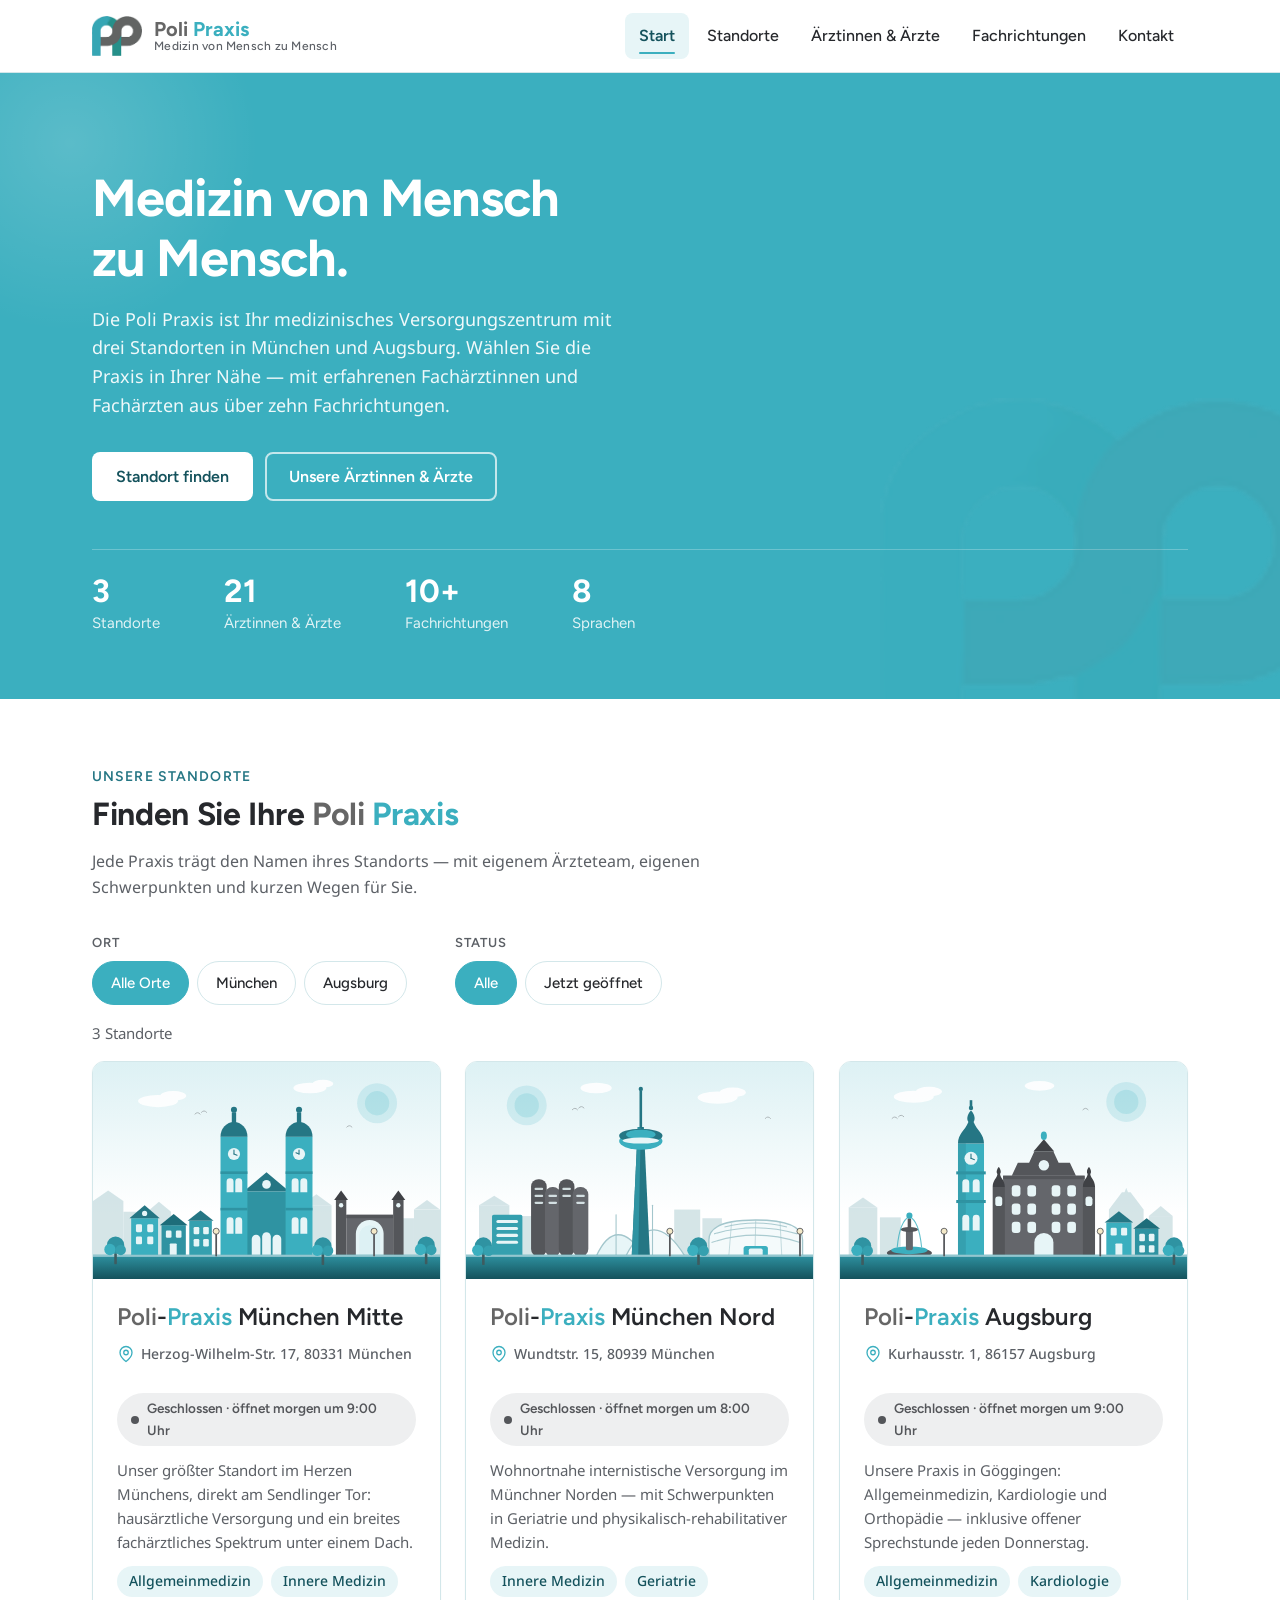
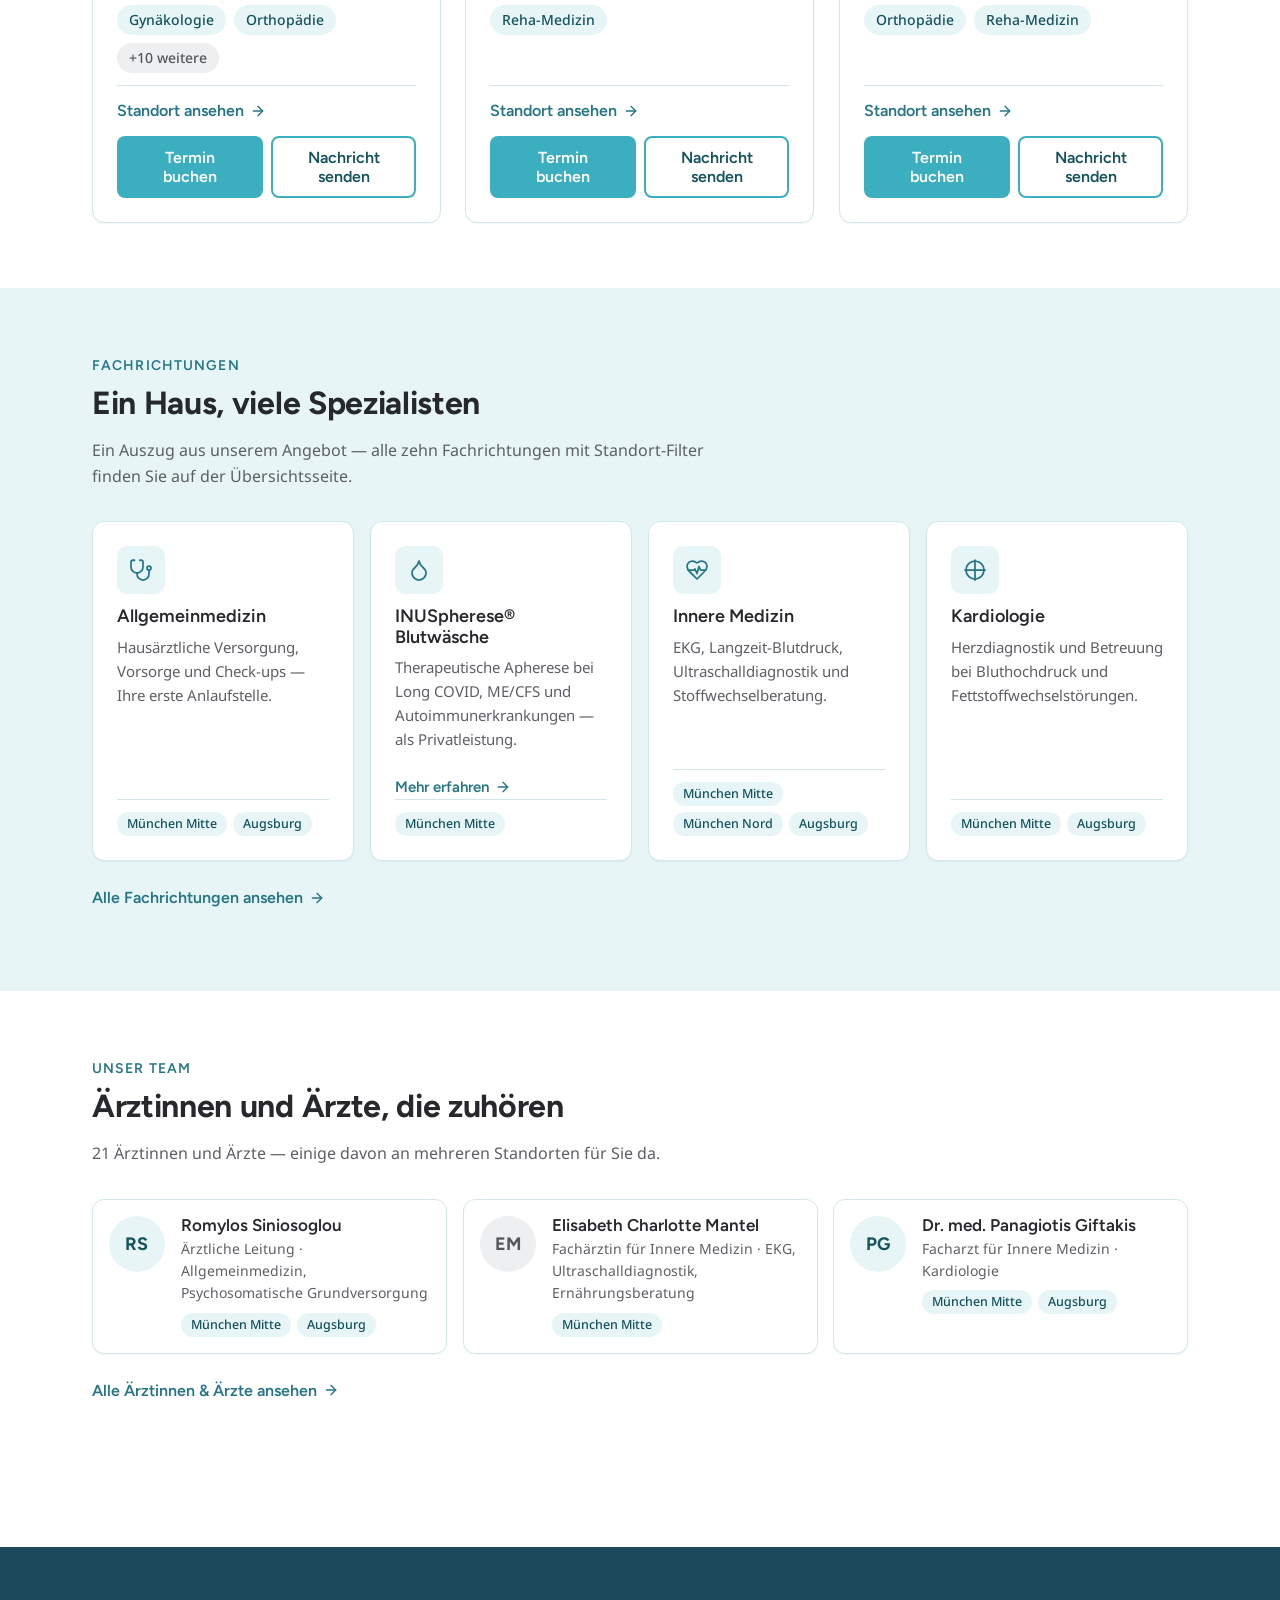
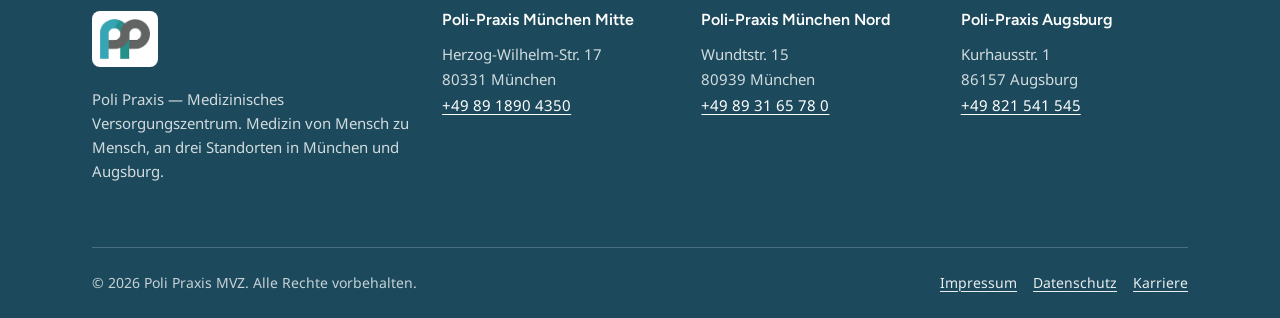
==== commit 9d8bb9a5: "Update doctor roster and specialties; add Nachricht senden buttons - Rebuild all doctor cards from t" ====
--- a/index.html
+++ b/index.html
@@ -6,7 +6,7 @@
   <title>Poli Praxis — Medizin von Mensch zu Mensch | Standorte München &amp; Augsburg</title>
   <meta name="description" content="Die Poli-Praxis-Standorte auf einen Blick: Poli-Praxis München Mitte, Poli-Praxis München Nord und Poli-Praxis Augsburg. Finden Sie Ihre Praxis nach Standort — mit Ärzteteam und Fachrichtungen.">
   <link rel="icon" type="image/png" href="assets/img/logo.png">
-  <link rel="stylesheet" href="assets/css/styles.css?v=2">
+  <link rel="stylesheet" href="assets/css/styles.css?v=4">
 </head>
 <body>
   <a class="skip-link" href="#main">Zum Inhalt springen</a>
@@ -51,7 +51,7 @@
         </div>
         <div class="hero__stats" role="list">
           <div class="hero__stat" role="listitem"><strong data-count="3">3</strong><span>Standorte</span></div>
-          <div class="hero__stat" role="listitem"><strong data-count="19">19</strong><span>Ärztinnen &amp; Ärzte</span></div>
+          <div class="hero__stat" role="listitem"><strong data-count="21">21</strong><span>Ärztinnen &amp; Ärzte</span></div>
           <div class="hero__stat" role="listitem"><strong data-count="10" data-suffix="+">10+</strong><span>Fachrichtungen</span></div>
           <div class="hero__stat" role="listitem"><strong data-count="8">8</strong><span>Sprachen</span></div>
         </div>
@@ -106,13 +106,16 @@
                 <li class="chip">Innere Medizin</li>
                 <li class="chip">Gynäkologie</li>
                 <li class="chip">Orthopädie</li>
-                <li class="chip chip--gray">+6 weitere</li>
+                <li class="chip chip--gray">+10 weitere</li>
               </ul>
               <div class="office-card__footer">
                 <span class="text-link">Standort ansehen
                   <svg width="16" height="16" viewBox="0 0 24 24" fill="none" stroke="currentColor" stroke-width="2" stroke-linecap="round" stroke-linejoin="round" aria-hidden="true"><path d="M5 12h14"/><path d="m12 5 7 7-7 7"/></svg>
                 </span>
-                <a class="btn btn--primary" href="https://www.doctolib.de/medizinisches-versorgungszentrum-mvz/muenchen/poli-praxis-mvz-muenchen/booking/specialities?source=profile" target="_blank" rel="noopener">Termin buchen</a>
+                <div class="office-card__actions">
+                  <a class="btn btn--primary" href="https://www.doctolib.de/medizinisches-versorgungszentrum-mvz/muenchen/poli-praxis-mvz-muenchen/booking/specialities?source=profile" target="_blank" rel="noopener">Termin<br>buchen</a>
+                  <a class="btn btn--secondary" href="https://www.doctolib.de/medizinisches-versorgungszentrum-mvz/muenchen/poli-praxis-mvz-muenchen/patient-request/patient-authentication?messagingProfileId=eyJfcmFpbHMiOnsibWVzc2FnZSI6Ik1UZzBNRFV4TURRMyIsImV4cCI6bnVsbCwicHVyIjoicGF0aWVudF9tZXNzYWdpbmdfcHJvL3Byb2ZpbGUifX0--a993211ee102c6d4c3ad0135d64e944a4b7ed125b55474461150ffaa0d539a62&amp;category=message" target="_blank" rel="noopener">Nachricht<br>senden</a>
+                </div>
               </div>
             </div>
           </article>
@@ -139,7 +142,10 @@
                 <span class="text-link">Standort ansehen
                   <svg width="16" height="16" viewBox="0 0 24 24" fill="none" stroke="currentColor" stroke-width="2" stroke-linecap="round" stroke-linejoin="round" aria-hidden="true"><path d="M5 12h14"/><path d="m12 5 7 7-7 7"/></svg>
                 </span>
-                <a class="btn btn--primary" href="https://www.doctolib.de" target="_blank" rel="noopener">Termin buchen</a>
+                <div class="office-card__actions">
+                  <a class="btn btn--primary" href="https://www.doctolib.de" target="_blank" rel="noopener">Termin<br>buchen</a>
+                  <a class="btn btn--secondary" href="#">Nachricht<br>senden</a>
+                </div>
               </div>
             </div>
           </article>
@@ -167,7 +173,10 @@
                 <span class="text-link">Standort ansehen
                   <svg width="16" height="16" viewBox="0 0 24 24" fill="none" stroke="currentColor" stroke-width="2" stroke-linecap="round" stroke-linejoin="round" aria-hidden="true"><path d="M5 12h14"/><path d="m12 5 7 7-7 7"/></svg>
                 </span>
-                <a class="btn btn--primary" href="https://www.doctolib.de/praxis/augsburg/poli-praxis-mvz-augsburg/booking/specialities?source=profile" target="_blank" rel="noopener">Termin buchen</a>
+                <div class="office-card__actions">
+                  <a class="btn btn--primary" href="https://www.doctolib.de/praxis/augsburg/poli-praxis-mvz-augsburg/booking/specialities?source=profile" target="_blank" rel="noopener">Termin<br>buchen</a>
+                  <a class="btn btn--secondary" href="https://www.doctolib.de/praxis/augsburg/poli-praxis-mvz-augsburg/patient-request/patient-authentication?messagingProfileId=eyJfcmFpbHMiOnsibWVzc2FnZSI6Ik1UZ3lPVEV3TXpReSIsImV4cCI6bnVsbCwicHVyIjoicGF0aWVudF9tZXNzYWdpbmdfcHJvL3Byb2ZpbGUifX0--6521f85fde4b1f743364b0e6f916bac147287a19af0dc5551dd709de862a710c&amp;category=message" target="_blank" rel="noopener">Nachricht<br>senden</a>
+                </div>
               </div>
             </div>
           </article>
@@ -182,7 +191,7 @@
         <div class="section-head">
           <span class="eyebrow">Fachrichtungen</span>
           <h2>Ein Haus, viele Spezialisten</h2>
-          <p>Ein Auszug aus unserem Angebot — alle neun Fachrichtungen mit Standort-Filter finden Sie auf der Übersichtsseite.</p>
+          <p>Ein Auszug aus unserem Angebot — alle zehn Fachrichtungen mit Standort-Filter finden Sie auf der Übersichtsseite.</p>
         </div>
 
         <div class="feature-grid">
@@ -237,15 +246,15 @@
         <div class="section-head">
           <span class="eyebrow">Unser Team</span>
           <h2>Ärztinnen und Ärzte, die zuhören</h2>
-          <p>19 Fachärztinnen und Fachärzte — einige davon an mehreren Standorten für Sie da.</p>
+          <p>21 Ärztinnen und Ärzte — einige davon an mehreren Standorten für Sie da.</p>
         </div>
 
         <div class="doctor-grid">
           <article class="doctor-card">
             <span class="avatar" aria-hidden="true">RS</span>
             <div class="doctor-card__body">
-              <h3>Dr. Romylos Siniosoglou</h3>
-              <p class="doctor-card__specialty">Ärztlicher Leiter · Allgemeinmedizin, Psychosomatische Medizin</p>
+              <h3>Romylos Siniosoglou</h3>
+              <p class="doctor-card__specialty">Ärztliche Leitung · Allgemeinmedizin, Psychosomatische Grundversorgung</p>
               <div class="doctor-card__tags">
                 <a class="chip" href="standort-muenchen-mitte.html">München Mitte</a>
                 <a class="chip" href="standort-augsburg.html">Augsburg</a>
@@ -253,10 +262,10 @@
             </div>
           </article>
           <article class="doctor-card">
-            <span class="avatar" aria-hidden="true">CM</span>
+            <span class="avatar" aria-hidden="true">EM</span>
             <div class="doctor-card__body">
-              <h3>Dr. Charlotte Mantel</h3>
-              <p class="doctor-card__specialty">Fachärztin für Innere Medizin · Ultraschalldiagnostik, Ernährungsberatung</p>
+              <h3>Elisabeth Charlotte Mantel</h3>
+              <p class="doctor-card__specialty">Fachärztin für Innere Medizin · EKG, Ultraschalldiagnostik, Ernährungsberatung</p>
               <div class="doctor-card__tags">
                 <a class="chip" href="standort-muenchen-mitte.html">München Mitte</a>
               </div>
@@ -265,8 +274,8 @@
           <article class="doctor-card">
             <span class="avatar" aria-hidden="true">PG</span>
             <div class="doctor-card__body">
-              <h3>Dr. Panagiotis Giftakis</h3>
-              <p class="doctor-card__specialty">Facharzt für Innere Medizin &amp; Kardiologie</p>
+              <h3>Dr. med. Panagiotis Giftakis</h3>
+              <p class="doctor-card__specialty">Facharzt für Innere Medizin · Kardiologie</p>
               <div class="doctor-card__tags">
                 <a class="chip" href="standort-muenchen-mitte.html">München Mitte</a>
                 <a class="chip" href="standort-augsburg.html">Augsburg</a>
--- a/assets/css/styles.css
+++ b/assets/css/styles.css
@@ -522,6 +522,11 @@
   z-index: 2;
   width: 100%;
 }
+.office-card__actions {
+  display: flex;
+  gap: var(--sp-2);
+}
+.office-card__actions .btn { flex: 1 1 0; width: auto; min-width: 0; padding-inline: 12px; text-align: center; line-height: 1.2; }
 
 /* --------------------------------------------------------------------------
    8. Specialty & info cards
@@ -617,6 +622,13 @@
 .info-card h2 svg, .info-card h3 svg { color: var(--pp-teal-dark); flex-shrink: 0; }
 .info-card address { font-style: normal; color: var(--pp-text-muted); }
 .info-card a { font-weight: 500; }
+.info-card__actions {
+  display: flex;
+  flex-direction: column;
+  gap: var(--sp-2);
+}
+.info-card__actions .btn { width: 100%; }
+.info-card__actions a { font-weight: 600; }
 
 .hours-table { width: 100%; border-collapse: collapse; font-size: 15px; }
 .hours-table th, .hours-table td { text-align: left; padding: 6px 0; vertical-align: top; }
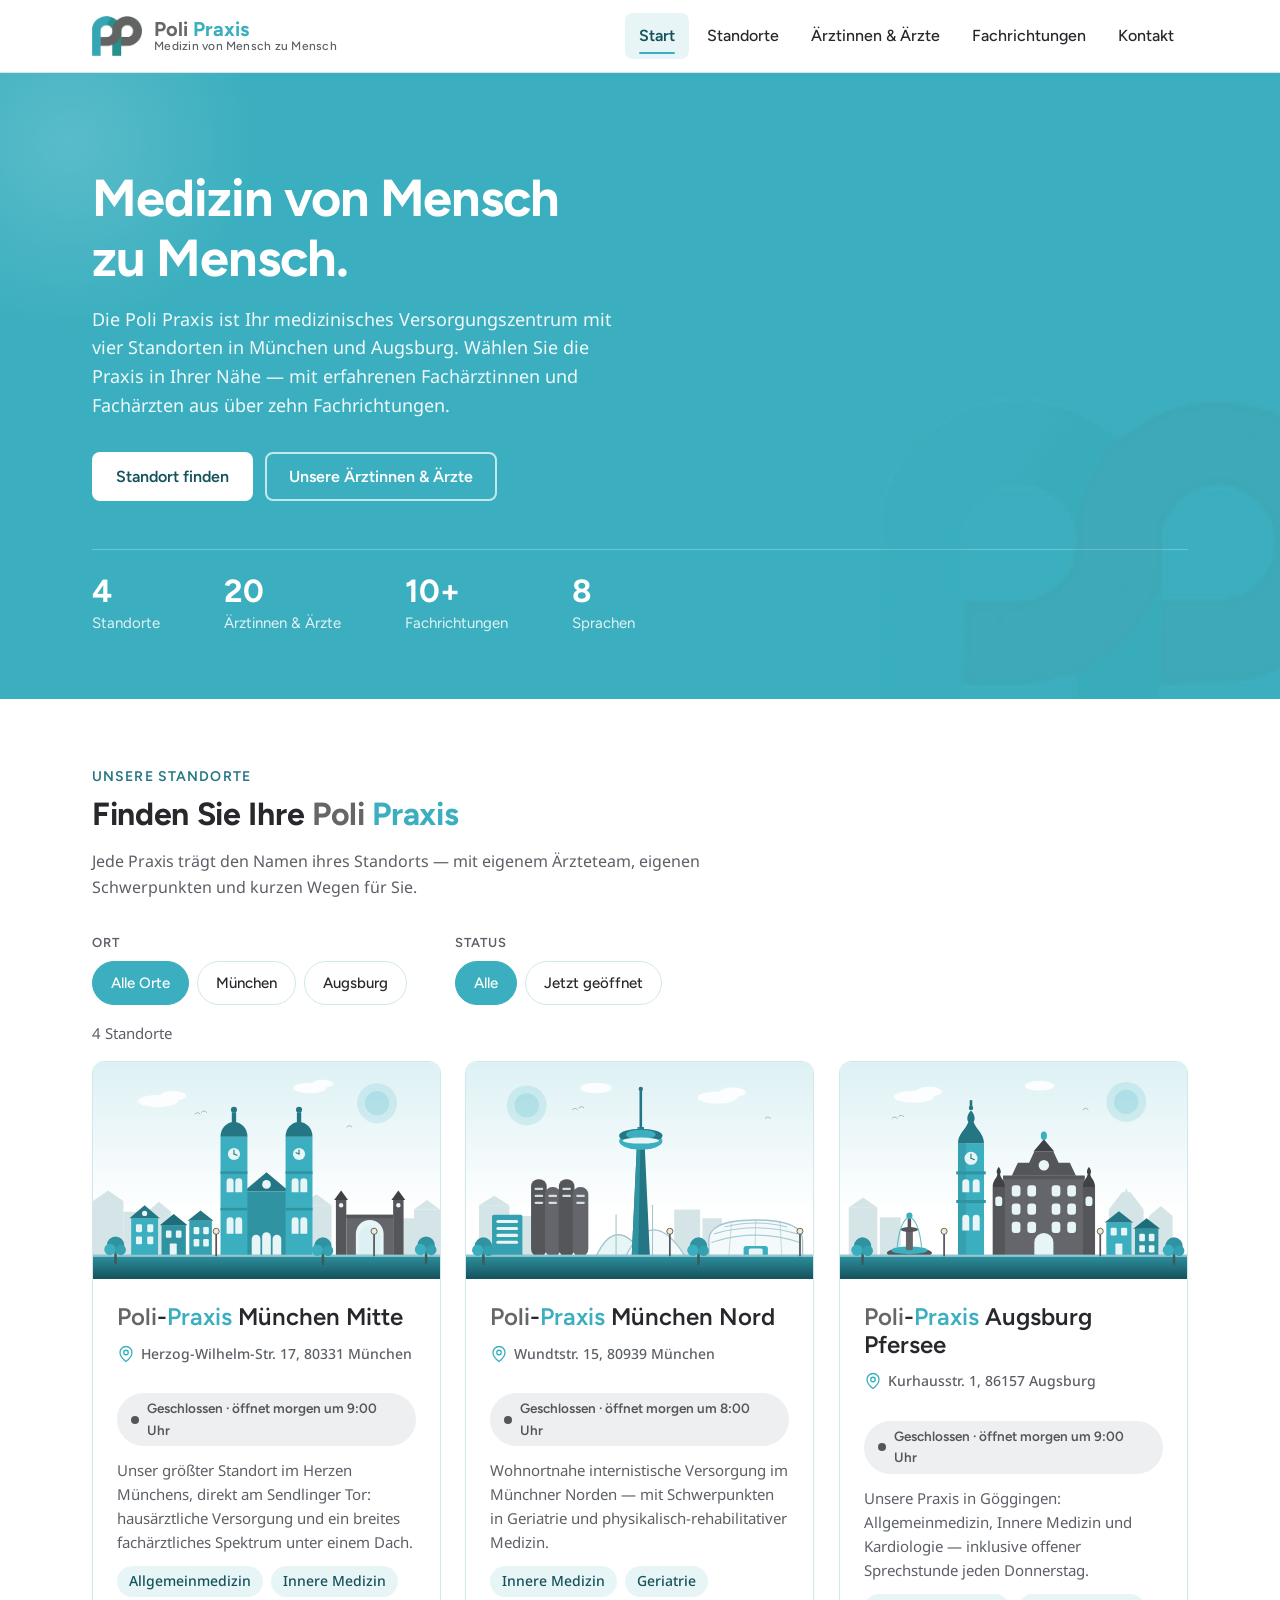
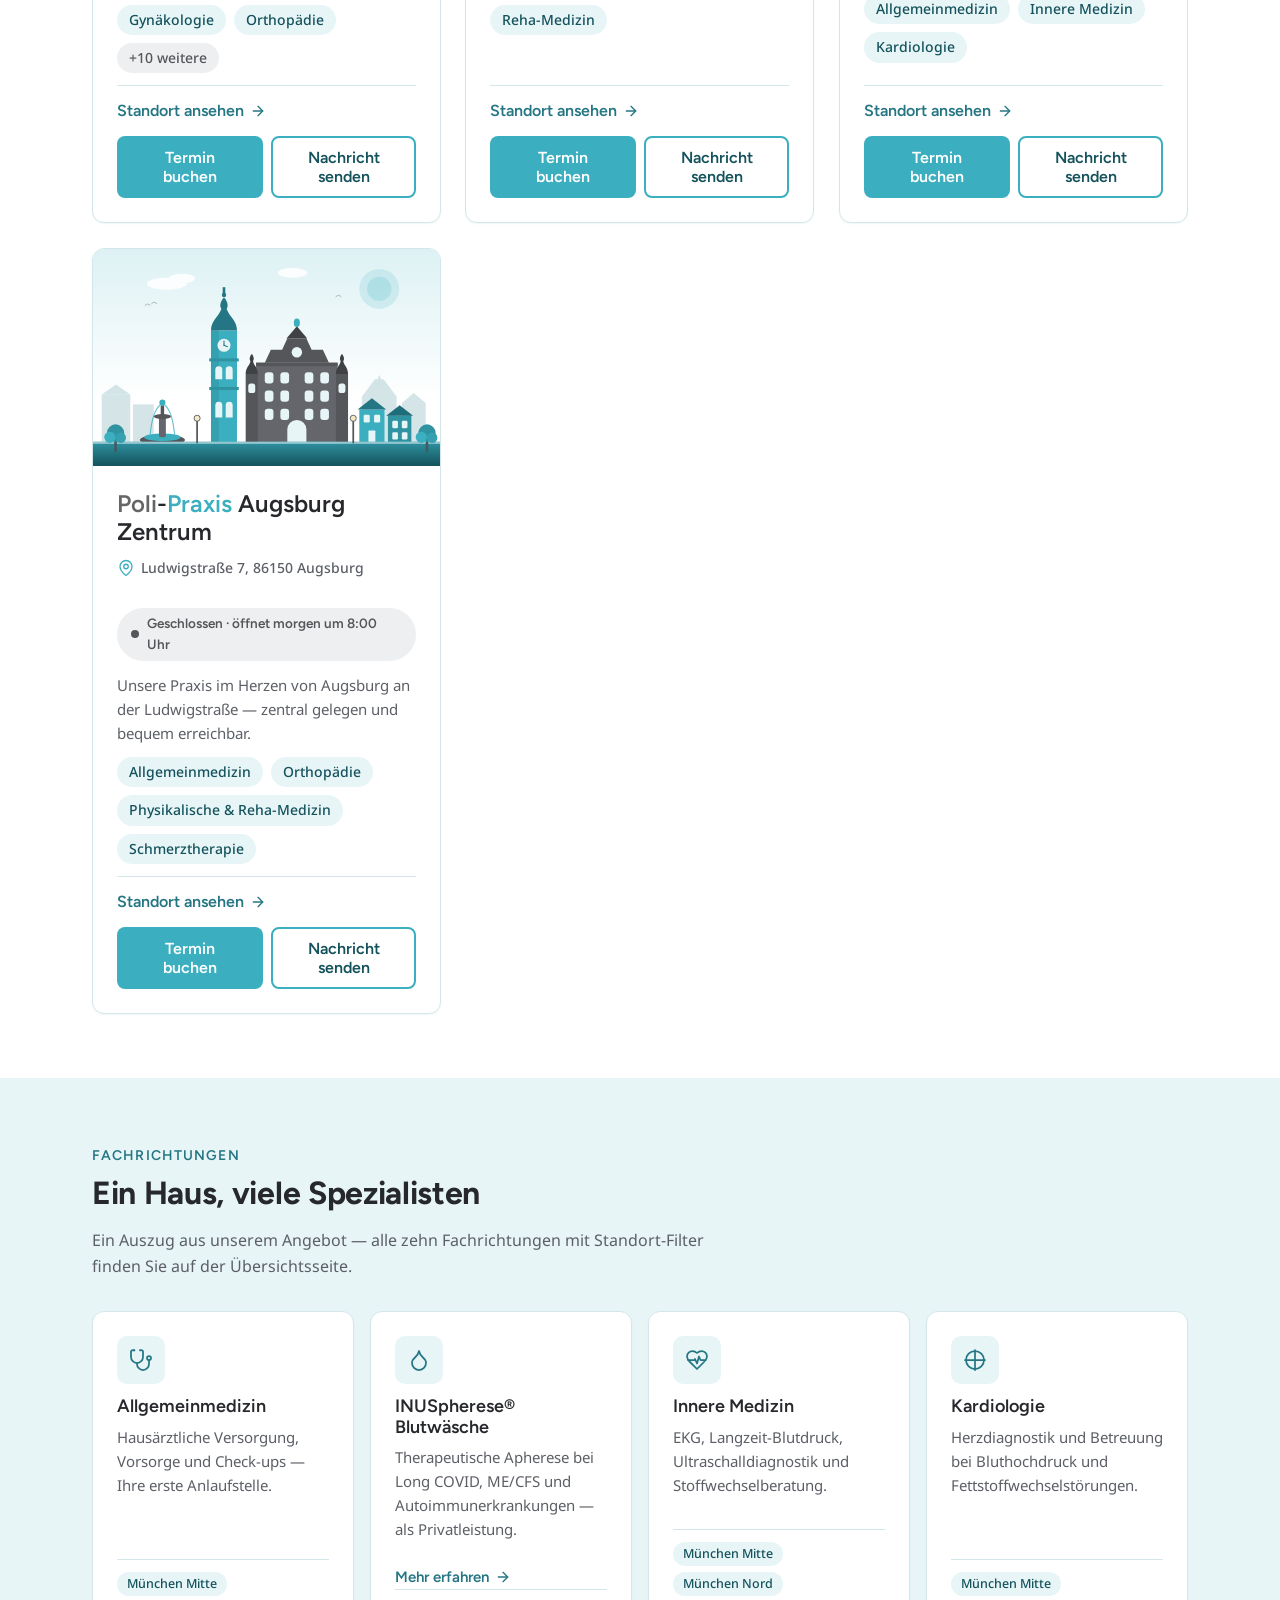
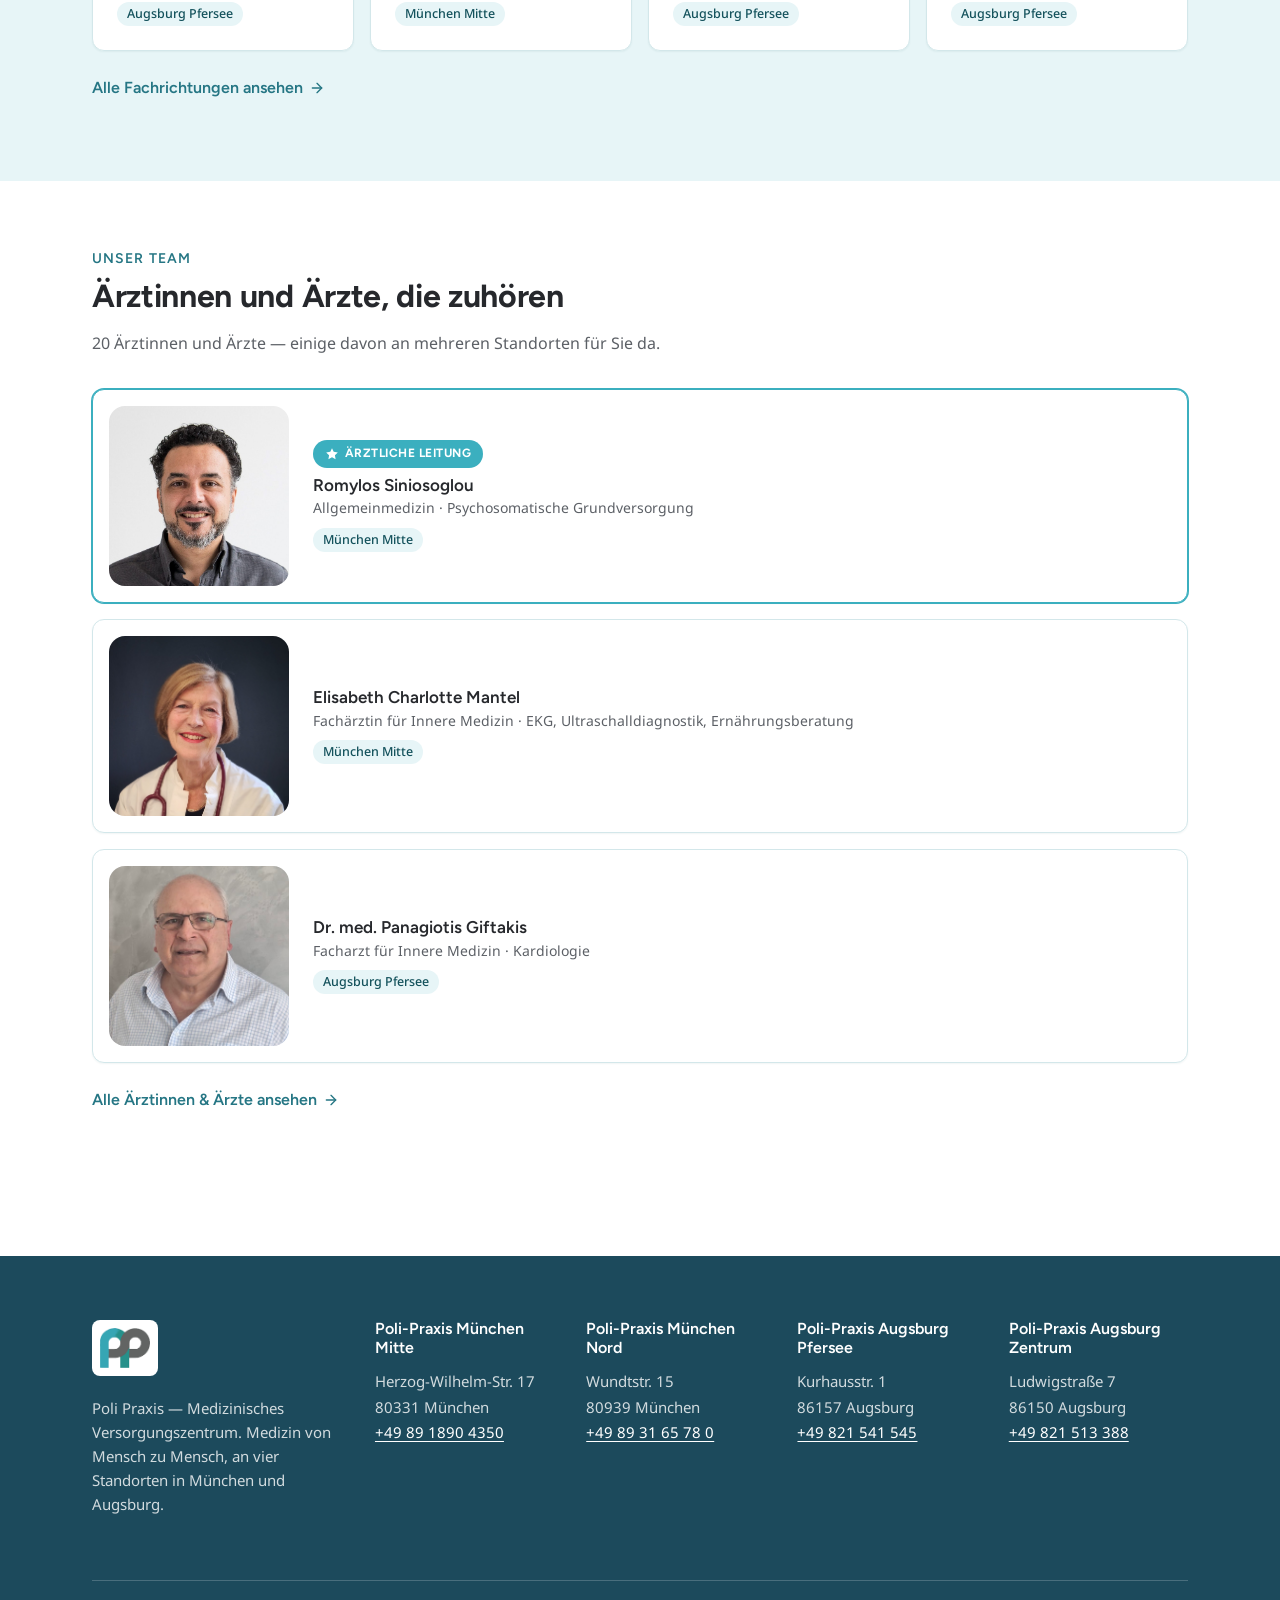
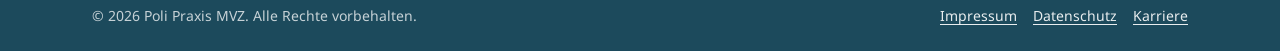
==== commit 5ff3695c: "Add Augsburg Zentrum location, rename Augsburg to Pfersee, add doctor photos - Add new Poli-Praxis A" ====
--- a/index.html
+++ b/index.html
@@ -4,9 +4,9 @@
   <meta charset="UTF-8">
   <meta name="viewport" content="width=device-width, initial-scale=1">
   <title>Poli Praxis — Medizin von Mensch zu Mensch | Standorte München &amp; Augsburg</title>
-  <meta name="description" content="Die Poli-Praxis-Standorte auf einen Blick: Poli-Praxis München Mitte, Poli-Praxis München Nord und Poli-Praxis Augsburg. Finden Sie Ihre Praxis nach Standort — mit Ärzteteam und Fachrichtungen.">
+  <meta name="description" content="Die Poli-Praxis-Standorte auf einen Blick: Poli-Praxis München Mitte, Poli-Praxis München Nord und Poli-Praxis Augsburg Pfersee und Poli-Praxis Augsburg Zentrum. Finden Sie Ihre Praxis nach Standort — mit Ärzteteam und Fachrichtungen.">
   <link rel="icon" type="image/png" href="assets/img/logo.png">
-  <link rel="stylesheet" href="assets/css/styles.css?v=4">
+  <link rel="stylesheet" href="assets/css/styles.css?v=5">
 </head>
 <body>
   <a class="skip-link" href="#main">Zum Inhalt springen</a>
@@ -24,7 +24,7 @@
           <li><a href="standorte.html">Standorte</a></li>
           <li><a href="aerzte.html">Ärztinnen &amp; Ärzte</a></li>
           <li><a href="fachrichtungen.html">Fachrichtungen</a></li>
-          <li><a href="index.html#kontakt">Kontakt</a></li>
+          <li><a href="index.html#kontakt" data-kontakt-trigger>Kontakt</a></li>
         </ul>
       </nav>
 
@@ -44,14 +44,14 @@
     <section class="hero">
       <div class="container">
         <h1>Medizin von Mensch zu Mensch.</h1>
-        <p class="lead">Die Poli Praxis ist Ihr medizinisches Versorgungszentrum mit drei Standorten in München und Augsburg. Wählen Sie die Praxis in Ihrer Nähe — mit erfahrenen Fachärztinnen und Fachärzten aus über zehn Fachrichtungen.</p>
+        <p class="lead">Die Poli Praxis ist Ihr medizinisches Versorgungszentrum mit vier Standorten in München und Augsburg. Wählen Sie die Praxis in Ihrer Nähe — mit erfahrenen Fachärztinnen und Fachärzten aus über zehn Fachrichtungen.</p>
         <div class="hero__actions">
           <a class="btn btn--primary" href="#standorte">Standort finden</a>
           <a class="btn btn--ghost-light" href="aerzte.html">Unsere Ärztinnen &amp; Ärzte</a>
         </div>
         <div class="hero__stats" role="list">
-          <div class="hero__stat" role="listitem"><strong data-count="3">3</strong><span>Standorte</span></div>
-          <div class="hero__stat" role="listitem"><strong data-count="21">21</strong><span>Ärztinnen &amp; Ärzte</span></div>
+          <div class="hero__stat" role="listitem"><strong data-count="4">4</strong><span>Standorte</span></div>
+          <div class="hero__stat" role="listitem"><strong data-count="20">20</strong><span>Ärztinnen &amp; Ärzte</span></div>
           <div class="hero__stat" role="listitem"><strong data-count="10" data-suffix="+">10+</strong><span>Fachrichtungen</span></div>
           <div class="hero__stat" role="listitem"><strong data-count="8">8</strong><span>Sprachen</span></div>
         </div>
@@ -156,26 +156,56 @@
               <img src="assets/img/standort-augsburg.svg" alt="Illustration: Rathaus und Perlachturm in Augsburg" width="800" height="500" loading="lazy">
             </div>
             <div class="office-card__body">
-              <h3><a href="standort-augsburg.html"><span class="brand-poli">Poli</span>-<span class="brand-praxis">Praxis</span> Augsburg</a></h3>
+              <h3><a href="standort-augsburg-pfersee.html"><span class="brand-poli">Poli</span>-<span class="brand-praxis">Praxis</span> Augsburg Pfersee</a></h3>
               <p class="office-card__location">
                 <svg width="18" height="18" viewBox="0 0 24 24" fill="none" stroke="currentColor" stroke-width="1.75" stroke-linecap="round" stroke-linejoin="round" aria-hidden="true"><path d="M20 10c0 6-8 12-8 12s-8-6-8-12a8 8 0 0 1 16 0Z"/><circle cx="12" cy="10" r="3"/></svg>
                 Kurhausstr. 1, 86157 Augsburg
               </p>
               <span class="status-badge" data-open-status="augsburg" hidden></span>
-              <p class="office-card__desc">Unsere Praxis in Göggingen: Allgemeinmedizin, Kardiologie und Orthopädie — inklusive offener Sprechstunde jeden Donnerstag.</p>
+              <p class="office-card__desc">Unsere Praxis in Göggingen: Allgemeinmedizin, Innere Medizin und Kardiologie — inklusive offener Sprechstunde jeden Donnerstag.</p>
               <ul class="office-card__chips" aria-label="Schwerpunkte">
                 <li class="chip">Allgemeinmedizin</li>
+                <li class="chip">Innere Medizin</li>
                 <li class="chip">Kardiologie</li>
-                <li class="chip">Orthopädie</li>
-                <li class="chip">Reha-Medizin</li>
               </ul>
               <div class="office-card__footer">
                 <span class="text-link">Standort ansehen
                   <svg width="16" height="16" viewBox="0 0 24 24" fill="none" stroke="currentColor" stroke-width="2" stroke-linecap="round" stroke-linejoin="round" aria-hidden="true"><path d="M5 12h14"/><path d="m12 5 7 7-7 7"/></svg>
                 </span>
                 <div class="office-card__actions">
-                  <a class="btn btn--primary" href="https://www.doctolib.de/praxis/augsburg/poli-praxis-mvz-augsburg/booking/specialities?source=profile" target="_blank" rel="noopener">Termin<br>buchen</a>
+                  <a class="btn btn--primary" href="https://www.doctolib.de/medizinisches-versorgungszentrum-mvz/augsburg/poli-praxis-mvz-augsburg-augsburg/booking/specialities?source=profile" target="_blank" rel="noopener">Termin<br>buchen</a>
                   <a class="btn btn--secondary" href="https://www.doctolib.de/praxis/augsburg/poli-praxis-mvz-augsburg/patient-request/patient-authentication?messagingProfileId=eyJfcmFpbHMiOnsibWVzc2FnZSI6Ik1UZ3lPVEV3TXpReSIsImV4cCI6bnVsbCwicHVyIjoicGF0aWVudF9tZXNzYWdpbmdfcHJvL3Byb2ZpbGUifX0--6521f85fde4b1f743364b0e6f916bac147287a19af0dc5551dd709de862a710c&amp;category=message" target="_blank" rel="noopener">Nachricht<br>senden</a>
+                </div>
+              </div>
+            </div>
+          </article>
+
+          <!-- Poli-Praxis Augsburg Zentrum -->
+          <article class="office-card" data-office-card data-city="augsburg" data-slug="augsburg-zentrum">
+            <div class="office-card__media">
+              <img src="assets/img/standort-augsburg.svg" alt="Illustration: Rathaus und Perlachturm in Augsburg" width="800" height="500" loading="lazy">
+            </div>
+            <div class="office-card__body">
+              <h3><a href="standort-augsburg-zentrum.html"><span class="brand-poli">Poli</span>-<span class="brand-praxis">Praxis</span> Augsburg Zentrum</a></h3>
+              <p class="office-card__location">
+                <svg width="18" height="18" viewBox="0 0 24 24" fill="none" stroke="currentColor" stroke-width="1.75" stroke-linecap="round" stroke-linejoin="round" aria-hidden="true"><path d="M20 10c0 6-8 12-8 12s-8-6-8-12a8 8 0 0 1 16 0Z"/><circle cx="12" cy="10" r="3"/></svg>
+                Ludwigstraße 7, 86150 Augsburg
+              </p>
+              <span class="status-badge" data-open-status="augsburg-zentrum" hidden></span>
+              <p class="office-card__desc">Unsere Praxis im Herzen von Augsburg an der Ludwigstraße — zentral gelegen und bequem erreichbar.</p>
+              <ul class="office-card__chips" aria-label="Schwerpunkte">
+                <li class="chip">Allgemeinmedizin</li>
+                <li class="chip">Orthopädie</li>
+                <li class="chip">Physikalische &amp; Reha-Medizin</li>
+                <li class="chip">Schmerztherapie</li>
+              </ul>
+              <div class="office-card__footer">
+                <span class="text-link">Standort ansehen
+                  <svg width="16" height="16" viewBox="0 0 24 24" fill="none" stroke="currentColor" stroke-width="2" stroke-linecap="round" stroke-linejoin="round" aria-hidden="true"><path d="M5 12h14"/><path d="m12 5 7 7-7 7"/></svg>
+                </span>
+                <div class="office-card__actions">
+                  <a class="btn btn--primary" href="https://www.doctolib.de/medizinisches-versorgungszentrum-mvz/augsburg/poli-praxis-mvz-augsburg-augsburg/booking/specialities?pid=practice-878593&amp;source=profile" target="_blank" rel="noopener">Termin<br>buchen</a>
+                  <a class="btn btn--secondary" href="#">Nachricht<br>senden</a>
                 </div>
               </div>
             </div>
@@ -201,7 +231,7 @@
             </span>
             <h3>Allgemeinmedizin</h3>
             <p>Hausärztliche Versorgung, Vorsorge und Check-ups — Ihre erste Anlaufstelle.</p>
-            <div class="feature-card__tags" aria-label="Verfügbar an folgenden Standorten"><a class="chip" href="standort-muenchen-mitte.html">München Mitte</a><a class="chip" href="standort-augsburg.html">Augsburg</a></div>
+            <div class="feature-card__tags" aria-label="Verfügbar an folgenden Standorten"><a class="chip" href="standort-muenchen-mitte.html">München Mitte</a><a class="chip" href="standort-augsburg-pfersee.html">Augsburg Pfersee</a></div>
           </div>
           <div class="feature-card">
             <span class="feature-card__icon" aria-hidden="true">
@@ -220,7 +250,7 @@
             </span>
             <h3>Innere Medizin</h3>
             <p>EKG, Langzeit-Blutdruck, Ultraschalldiagnostik und Stoffwechselberatung.</p>
-            <div class="feature-card__tags" aria-label="Verfügbar an folgenden Standorten"><a class="chip" href="standort-muenchen-mitte.html">München Mitte</a><a class="chip" href="standort-muenchen-nord.html">München Nord</a><a class="chip" href="standort-augsburg.html">Augsburg</a></div>
+            <div class="feature-card__tags" aria-label="Verfügbar an folgenden Standorten"><a class="chip" href="standort-muenchen-mitte.html">München Mitte</a><a class="chip" href="standort-muenchen-nord.html">München Nord</a><a class="chip" href="standort-augsburg-pfersee.html">Augsburg Pfersee</a></div>
           </div>
           <div class="feature-card">
             <span class="feature-card__icon" aria-hidden="true">
@@ -228,7 +258,7 @@
             </span>
             <h3>Kardiologie</h3>
             <p>Herzdiagnostik und Betreuung bei Bluthochdruck und Fettstoffwechselstörungen.</p>
-            <div class="feature-card__tags" aria-label="Verfügbar an folgenden Standorten"><a class="chip" href="standort-muenchen-mitte.html">München Mitte</a><a class="chip" href="standort-augsburg.html">Augsburg</a></div>
+            <div class="feature-card__tags" aria-label="Verfügbar an folgenden Standorten"><a class="chip" href="standort-muenchen-mitte.html">München Mitte</a><a class="chip" href="standort-augsburg-pfersee.html">Augsburg Pfersee</a></div>
           </div>
         </div>
 
@@ -246,23 +276,23 @@
         <div class="section-head">
           <span class="eyebrow">Unser Team</span>
           <h2>Ärztinnen und Ärzte, die zuhören</h2>
-          <p>21 Ärztinnen und Ärzte — einige davon an mehreren Standorten für Sie da.</p>
+          <p>20 Ärztinnen und Ärzte — einige davon an mehreren Standorten für Sie da.</p>
         </div>
 
         <div class="doctor-grid">
-          <article class="doctor-card">
-            <span class="avatar" aria-hidden="true">RS</span>
+          <article class="doctor-card doctor-card--lead">
+            <img class="avatar avatar--photo" src="assets/doc_img/Romylos2.jpg" alt="" width="180" height="180" loading="lazy">
             <div class="doctor-card__body">
+              <span class="role-badge"><svg width="14" height="14" viewBox="0 0 24 24" fill="currentColor" aria-hidden="true"><path d="M12 2l2.9 6.26L22 9.27l-5 4.87 1.18 6.88L12 17.77l-6.18 3.25L7 14.14l-5-4.87 7.1-1.01L12 2z"/></svg>Ärztliche Leitung</span>
               <h3>Romylos Siniosoglou</h3>
-              <p class="doctor-card__specialty">Ärztliche Leitung · Allgemeinmedizin, Psychosomatische Grundversorgung</p>
+              <p class="doctor-card__specialty">Allgemeinmedizin · Psychosomatische Grundversorgung</p>
               <div class="doctor-card__tags">
                 <a class="chip" href="standort-muenchen-mitte.html">München Mitte</a>
-                <a class="chip" href="standort-augsburg.html">Augsburg</a>
               </div>
             </div>
           </article>
           <article class="doctor-card">
-            <span class="avatar" aria-hidden="true">EM</span>
+            <img class="avatar avatar--photo" src="assets/doc_img/Mantel.jpg" alt="" width="180" height="180" loading="lazy">
             <div class="doctor-card__body">
               <h3>Elisabeth Charlotte Mantel</h3>
               <p class="doctor-card__specialty">Fachärztin für Innere Medizin · EKG, Ultraschalldiagnostik, Ernährungsberatung</p>
@@ -272,13 +302,12 @@
             </div>
           </article>
           <article class="doctor-card">
-            <span class="avatar" aria-hidden="true">PG</span>
+            <img class="avatar avatar--photo" src="assets/doc_img/giftakis.jpeg" alt="" width="180" height="180" loading="lazy">
             <div class="doctor-card__body">
               <h3>Dr. med. Panagiotis Giftakis</h3>
               <p class="doctor-card__specialty">Facharzt für Innere Medizin · Kardiologie</p>
               <div class="doctor-card__tags">
-                <a class="chip" href="standort-muenchen-mitte.html">München Mitte</a>
-                <a class="chip" href="standort-augsburg.html">Augsburg</a>
+                <a class="chip" href="standort-augsburg-pfersee.html">Augsburg Pfersee</a>
               </div>
             </div>
           </article>
@@ -300,7 +329,7 @@
       <div class="footer-grid">
         <div class="footer-brand">
           <a href="index.html" class="footer-logo-link" aria-label="Zur Startseite"><img src="assets/img/logo.png" alt="Poli Praxis Logo" width="59" height="44"></a>
-          <p>Poli Praxis — Medizinisches Versorgungszentrum. Medizin von Mensch zu Mensch, an drei Standorten in München und Augsburg.</p>
+          <p>Poli Praxis — Medizinisches Versorgungszentrum. Medizin von Mensch zu Mensch, an vier Standorten in München und Augsburg.</p>
         </div>
         <div class="footer-office">
           <h3>Poli-Praxis München Mitte</h3>
@@ -313,9 +342,14 @@
           <a href="tel:+49893165780">+49 89 31 65 78 0</a>
         </div>
         <div class="footer-office">
-          <h3>Poli-Praxis Augsburg</h3>
+          <h3>Poli-Praxis Augsburg Pfersee</h3>
           <address>Kurhausstr. 1<br>86157 Augsburg</address>
           <a href="tel:+49821541545">+49 821 541 545</a>
+        </div>
+        <div class="footer-office">
+          <h3>Poli-Praxis Augsburg Zentrum</h3>
+          <address>Ludwigstraße 7<br>86150 Augsburg</address>
+          <a href="tel:+49821513388">+49 821 513 388</a>
         </div>
       </div>
       <div class="footer-bottom">
@@ -329,6 +363,6 @@
     </div>
   </footer>
 
-  <script src="assets/js/main.js"></script>
+  <script src="assets/js/main.js?v=5"></script>
 </body>
 </html>
--- a/assets/css/styles.css
+++ b/assets/css/styles.css
@@ -401,6 +401,7 @@
 .page-hero--mitte    .page-hero__art { background-image: url("../img/standort-mitte.svg"); }
 .page-hero--nord     .page-hero__art { background-image: url("../img/standort-nord.svg"); }
 .page-hero--augsburg .page-hero__art { background-image: url("../img/standort-augsburg.svg"); }
+.page-hero--augsburg-zentrum .page-hero__art { background-image: url("../img/standort-augsburg.svg"); }
 
 /* Hero/header titles: white text, light logo gray on "Poli-", and a soft
    dark halo only behind "Praxis" — where the teal-on-teal actually needs it */
@@ -644,13 +645,11 @@
   gap: var(--sp-4);
   grid-template-columns: 1fr;
 }
-@media (min-width: 640px)  { .doctor-grid { grid-template-columns: repeat(2, minmax(0, 1fr)); } }
-@media (min-width: 1024px) { .doctor-grid { grid-template-columns: repeat(3, minmax(0, 1fr)); } }
 
 .doctor-card {
   display: flex;
-  gap: var(--sp-4);
-  align-items: flex-start;
+  gap: var(--sp-5);
+  align-items: center;
   background: #fff;
   border: 1px solid var(--pp-border);
   border-radius: var(--radius-card);
@@ -662,18 +661,39 @@
   display: inline-flex;
   align-items: center;
   justify-content: center;
-  width: 56px;
-  height: 56px;
-  border-radius: 50%;
+  width: 180px;
+  height: 180px;
+  border-radius: 16px;
   flex-shrink: 0;
   background: var(--pp-teal-tint);
   color: var(--pp-teal-deep);
   font-family: var(--font-heading);
   font-weight: 700;
-  font-size: 18px;
+  font-size: 56px;
   letter-spacing: .02em;
 }
 .doctor-card:nth-child(even) .avatar { background: #EEEFF0; color: var(--pp-gray); }
+.avatar--photo { object-fit: cover; padding: 0; overflow: hidden; }
+
+.role-badge {
+  display: inline-flex;
+  align-items: center;
+  gap: 6px;
+  margin-bottom: var(--sp-2);
+  padding: 4px 12px;
+  border-radius: 999px;
+  background: var(--pp-teal);
+  color: #fff;
+  font-family: var(--font-heading);
+  font-weight: 700;
+  font-size: 12px;
+  letter-spacing: .04em;
+  text-transform: uppercase;
+}
+.doctor-card--lead {
+  border-color: var(--pp-teal);
+  box-shadow: 0 0 0 1px var(--pp-teal), var(--shadow-sm);
+}
 
 .doctor-card__body { min-width: 0; }
 .doctor-card h3, .doctor-card h4 { font-size: 17px; margin-bottom: 2px; }
@@ -765,7 +785,7 @@
   margin-bottom: var(--sp-7);
 }
 @media (min-width: 700px)  { .footer-grid { grid-template-columns: repeat(2, minmax(0, 1fr)); } }
-@media (min-width: 1024px) { .footer-grid { grid-template-columns: 1.4fr 1fr 1fr 1fr; } }
+@media (min-width: 1024px) { .footer-grid { grid-template-columns: 1.4fr repeat(4, 1fr); } }
 
 .footer-logo-link { display: inline-block; line-height: 0; }
 .footer-brand img { height: 56px; width: auto; margin-bottom: var(--sp-3); background: #fff; padding: 8px; border-radius: 8px; }
@@ -1064,3 +1084,84 @@
 }
 .back-to-top.is-visible { opacity: 1; transform: none; pointer-events: auto; }
 .back-to-top:hover { background: var(--pp-teal-deep); }
+
+/* --------------------------------------------------------------------------
+   11. Kontakt location picker (modal)
+   -------------------------------------------------------------------------- */
+#kontakt-anschrift { scroll-margin-top: 88px; }
+
+.kontakt-modal {
+  position: fixed;
+  inset: 0;
+  z-index: 300;
+  display: flex;
+  align-items: center;
+  justify-content: center;
+  padding: var(--sp-5);
+  background: rgba(20, 82, 92, .55);
+  backdrop-filter: blur(3px);
+  opacity: 0;
+  visibility: hidden;
+  transition: opacity var(--dur) var(--ease-out), visibility var(--dur) var(--ease-out);
+}
+.kontakt-modal.is-open { opacity: 1; visibility: visible; }
+
+.kontakt-modal__dialog {
+  background: #fff;
+  border-radius: var(--radius-card);
+  box-shadow: var(--shadow-md);
+  width: 100%;
+  max-width: 440px;
+  padding: var(--sp-6);
+  transform: translateY(12px) scale(.98);
+  transition: transform var(--dur) var(--ease-out);
+}
+.kontakt-modal.is-open .kontakt-modal__dialog { transform: none; }
+
+.kontakt-modal__head {
+  display: flex;
+  align-items: flex-start;
+  justify-content: space-between;
+  gap: var(--sp-4);
+  margin-bottom: var(--sp-2);
+}
+.kontakt-modal__head h2 { font-size: 20px; margin: 0; }
+.kontakt-modal__intro { color: var(--pp-text-muted); font-size: 15px; margin: 0 0 var(--sp-5); }
+
+.kontakt-modal__close {
+  flex-shrink: 0;
+  width: 36px; height: 36px;
+  border: none;
+  border-radius: 50%;
+  background: var(--pp-teal-tint);
+  color: var(--pp-teal-deep);
+  display: inline-flex;
+  align-items: center;
+  justify-content: center;
+  cursor: pointer;
+  transition: background-color var(--dur) var(--ease-out);
+}
+.kontakt-modal__close:hover { background: var(--pp-border); }
+
+.kontakt-modal__options { display: flex; flex-direction: column; gap: var(--sp-3); }
+.kontakt-modal__option {
+  display: flex;
+  align-items: center;
+  gap: var(--sp-3);
+  padding: var(--sp-4);
+  border: 1px solid var(--pp-border);
+  border-radius: var(--radius-card);
+  text-decoration: none;
+  color: var(--pp-ink);
+  transition: border-color var(--dur) var(--ease-out), background-color var(--dur) var(--ease-out), transform var(--dur) var(--ease-out);
+}
+.kontakt-modal__option:hover {
+  border-color: var(--pp-teal);
+  background: var(--pp-teal-tint);
+  color: var(--pp-ink);
+  transform: translateY(-1px);
+}
+.kontakt-modal__option > svg { color: var(--pp-teal); flex-shrink: 0; }
+.kontakt-modal__option-text { flex: 1; display: flex; flex-direction: column; }
+.kontakt-modal__option-name { font-family: var(--font-heading); font-weight: 600; }
+.kontakt-modal__option-addr { font-size: 14px; color: var(--pp-text-muted); }
